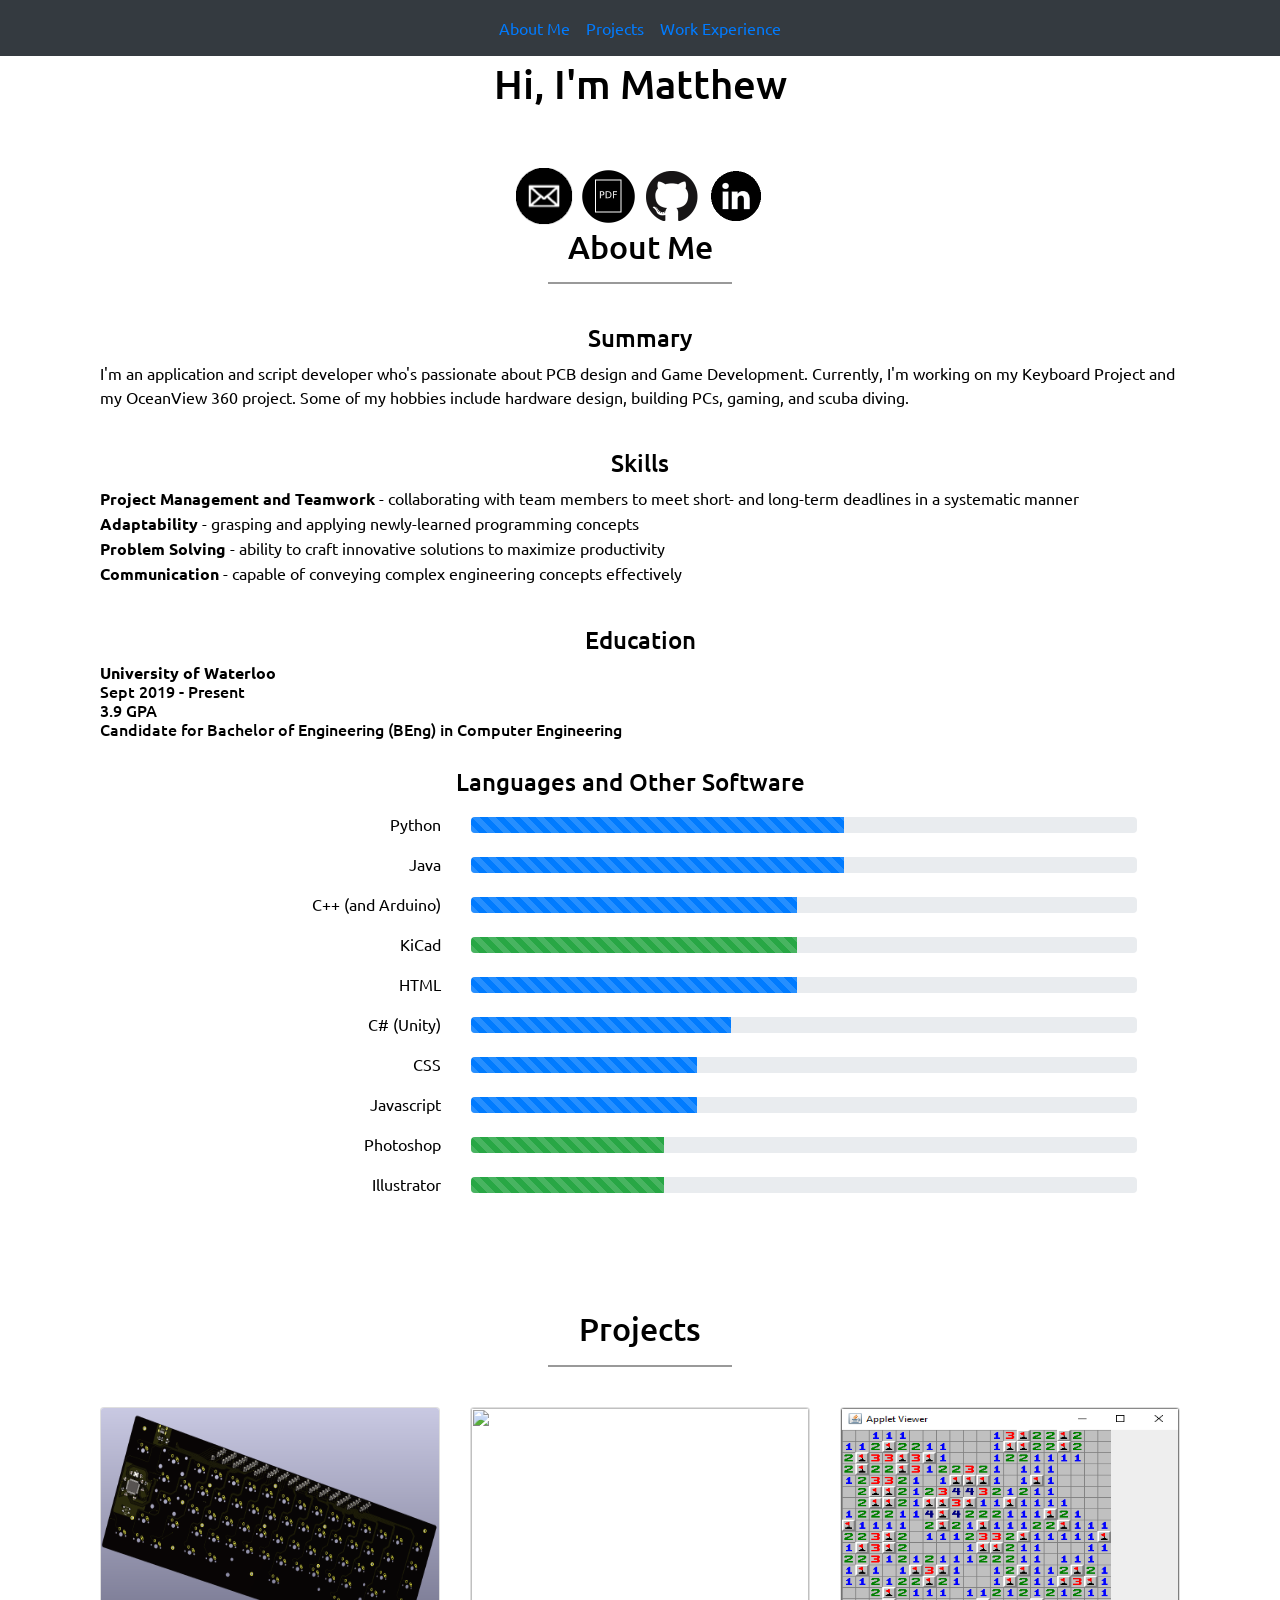
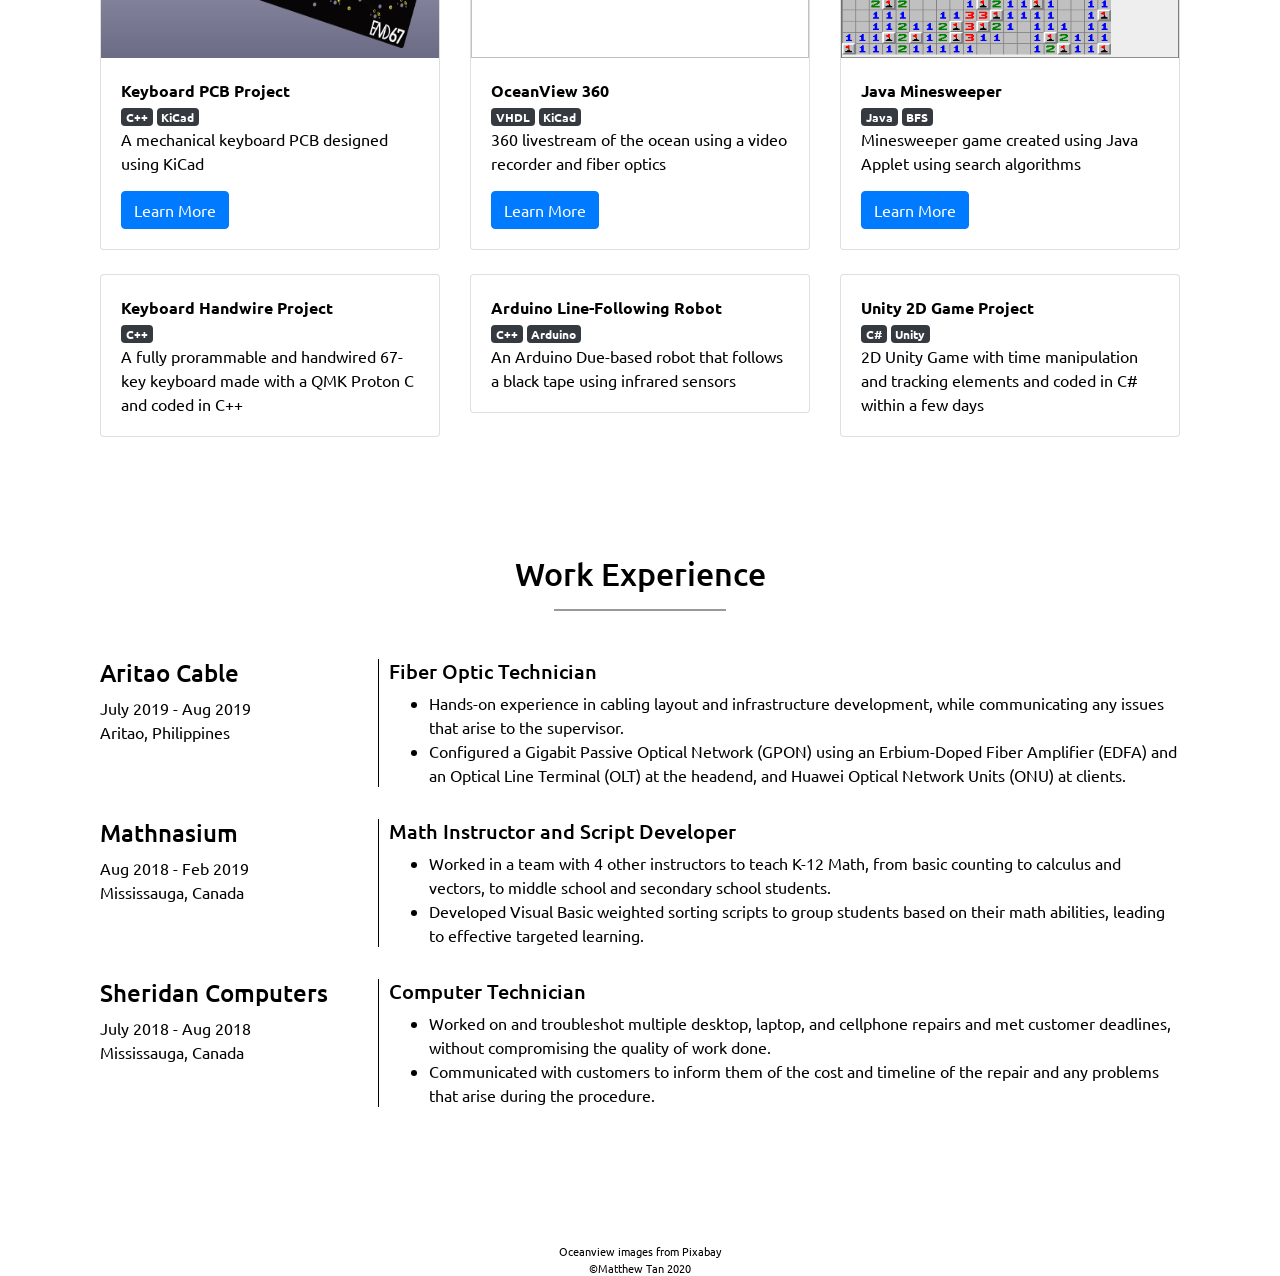
==== index.html @ 03e18b6f "added projects" ====
<!DOCTYPE html>

<html lang="en">
  <head>
    <!-- Required meta tags -->
    <meta charset="utf-8">
    <meta name="viewport" content="width=device-width, initial-scale=1, shrink-to-fit=no">

    <!-- Bootstrap CSS -->
    <link rel="stylesheet" href="https://maxcdn.bootstrapcdn.com/bootstrap/4.0.0/css/bootstrap.min.css" integrity="sha384-Gn5384xqQ1aoWXA+058RXPxPg6fy4IWvTNh0E263XmFcJlSAwiGgFAW/dAiS6JXm" crossorigin="anonymous">
    
      
    <!-- Fonts -->
    <link href="https://fonts.googleapis.com/css?family=Ubuntu&display=swap" rel="stylesheet">
    
      
    <!-- CSS -->
    <link rel="stylesheet" type="text/css" href="main.css">
    <link rel="icon" href="images/profile.png">
    <title>Matthew Tan</title>
  </head>
  <body>
    <nav class="navbar navbar-expand-md bg-dark sticky-top">
      
      <button class="navbar-toggler navbar-dark" type="button" data-toggle="collapse" data-target="#main-navigation">
        <span class="navbar-toggler-icon"></span>
      </button>
      <div class="collapse navbar-collapse justify-content-center" id="main-navigation">
        <ul class="navbar-nav">
          <li class="nav-item">
            <a class="nav-link" href="#home">About Me</a>
          </li>
          <li class="nav-item">
            <a class="nav-link" href="#projects">Projects</a>
          </li>
          <li class="nav-item">
            <a class="nav-link" href="#work">Work Experience</a>
          </li>
          <!--li class="nav-item">
            <a class="nav-link" href="#contact">Contact</a>
          </li-->

        </ul>
      </div>
    </nav>  
    
      
    <section class="text-center" id="home" style="padding-bottom: 40px; padding-top: 60px">
       
        <h1>Hi, I'm Matthew</h1>
        <br>
        <br>
        <div class="row">
            <div class="col-6 mx-auto">
                <!--h2>Contact</h2-->  
<!--
                <div class="d-flex flex-column bd-highlight mb-3">
                    <div class="p-2 bd-highlight">
                        <a href="mailto:me2tan@uwaterloo.ca?Subject=Hi%20Matthew" target="_top">
                            <img style="height: 64px; width: 64; display: block" src="./images/mail.png" >
                        </a>
                    </div>
                    <div class="p-2 bd-highlight">
                        <a href="http://matthewtan.ca" target="_top"> 
                            <img style="height: 64px; width: 64; display: block" src="./images/internet.png">
                        </a>
                    </div>
                    <div class="p-2 bd-highlight">
                        <a href="https://github.com/mtanECECS" target="_top"> 
                            <img style="height: 64px; width: 64; display: block" src="./images/git.png">
                        </a>
                    </div>
                    <div class="p-2 bd-highlight">
                        <a href="linkedin.com/in/matthew-tan-canada" target="_top"> 
                            <img style="height: 64px; width: 64; display: block" src="./images/linkedin.png">
                        </a>
                    </div>
                </div>
-->
             
                  
                <!--div class="row justify-content-center">
                    <div class="col-1">
                      <img style="height: 64px; width: 64; " src="./images/mail.png" >
                        </div>
                     <div class="col-1">
                        <img style="height: 64px; width: 64; " src="./images/internet.png">
                         </div>
                     <div class="col-1">
                         <img style="height: 64px; width: 64; " src="./images/git.png">
                         </div>
                     <div class="col-1">
                        <img style="height: 64px; width: 64; " src="./images/linkedin.png">
                         </div>
                    
                    </div>
                </div-->
                
                <div class="row justify-content-center">
                <div class="column">
                     <a href="mailto:me2tan@uwaterloo.ca?Subject=Hi%20Matthew" target="_top">
                            <img style="height: 64px; width: 64; display: block" src="./images/mail.png" >
                        </a>
                        </div>
                     <div class="column">
                        <a href="files/Matthew_Tan_Resume_01_2020.pdf" download="MatthewTan_Resume"> 
                            <img style="height: 64px; width: 64; display: block" src="./images/resume.png">
                        </a>
                         </div>
                     <div class="column">
                          <a href="https://github.com/mtanECECS" target="_top"> 
                            <img style="height: 64px; width: 64; display: block" src="./images/git.png">
                        </a>
                         </div>
                     <div class="column">
                        <a href="https://www.linkedin.com/in/matthew-tan-canada" target="_top"> 
                            <img style="height: 64px; width: 64; display: block" src="./images/linkedin.png">
                        </a>
                         </div>
                    
                </div>
        </div>

          </div>
        <h2>About Me</h2>
        <div class="col-md-2 mx-auto"><hr style="border-top: 2px solid #999"></div>
        <br>
        <div class="container">
          <div class="row">
            <div class="col-12 mx-auto">
                <!--div class="col-md-8"-->
              <div class="" style="padding-bottom: 20px;">
                  <!--div class="content-left" style="padding-bottom: 20px"-->
                <h4 >Summary</h4>
                <p style="text-align: left" > I'm an application and script developer who's passionate about PCB design and Game Development. Currently, I'm working on my Keyboard Project and my OceanView 360 project. Some of my hobbies include hardware design, building PCs, gaming, and scuba diving. </p>
                  <br>
                  <h4>Skills</h4>
                  <p style="text-align: left" >       
                      
                      <b>Project Management and Teamwork</b> - collaborating with team members to meet short- and  long-term deadlines in a systematic manner
                        <br>               
                      <b>Adaptability</b> - grasping and applying newly-learned programming concepts 
                        <br>
                      <b>Problem Solving</b> - ability to craft innovative solutions to maximize productivity
                      <br>
                      <b>Communication</b> - capable of conveying complex engineering concepts effectively
                  </p>
                  <br>
                  <h4>Education</h4>
                  <h6 style="text-align: left"><b>University of Waterloo</b><br>Sept 2019 - Present<br>3.9 GPA<br>Candidate for Bachelor of Engineering (BEng) in Computer Engineering</h6>
                </div>
            </div>
            </div>
            <div class="row">
            <div class="col-12 mx-auto">
                <div class="" style="padding-right: 20px; padding-bottom: 0px">
                <h4 >Languages and Other Software</h4>
                    
                    <div class="d-flex flex-column bd-highlight mb-3">
                        <div class="p-2 bd-highlight">
                            <div class="row">
                                <div class="col-4" style="text-align: right">
                                    Python
                                </div>
                                <div class="col" style="padding-top: 5px">
                                    <div class="progress">
                                        <!-- div class="progress-bar" role="progressbar" style="width:50%;" aria-valuenow="50" aria-valuemin="0" aria-valuemax="100"></div-->
                                        <div class="progress-bar progress-bar-animated progress-bar-striped active" role="progressbar" style="width:65%" aria-valuenow="65" aria-valuemin="0" aria-valuemax="100" id="fluctuate"></div>
                                    </div>
                                </div>
                            </div>
                        </div>
                        <div class="p-2 bd-highlight">
                            <div class="row">
                                <div class="col-4" style="text-align: right">
                                    Java
                                </div>
                                <div class="col" style="padding-top: 5px">
                                    <div class="progress">
                                        <!-- div class="progress-bar" role="progressbar" style="width:50%;" aria-valuenow="50" aria-valuemin="0" aria-valuemax="100"></div-->
                                        <div class="progress-bar progress-bar-animated progress-bar-striped active" role="progressbar" style="width:60%" aria-valuenow="60" aria-valuemin="0" aria-valuemax="100" id="fluctuate"></div>
                                    </div>
                                </div>
                            </div>
                        </div>
                        <div class="p-2 bd-highlight">
                            <div class="row">
                                <div class="col-4" style="text-align: right">
                                    C++ (and Arduino)
                                </div>
                                <div class="col" style="padding-top: 5px">
                                    <div class="progress">
                                        <!-- div class="progress-bar" role="progressbar" style="width:50%;" aria-valuenow="50" aria-valuemin="0" aria-valuemax="100"></div-->
                                        <div class="progress-bar progress-bar-animated progress-bar-striped active" role="progressbar" style="width:50%" aria-valuenow="50" aria-valuemin="0" aria-valuemax="100" id="fluctuate"></div>
                                    </div>  
                                </div>
                            </div>
                        </div>
                        <div class="p-2 bd-highlight">
                            <div class="row">
                                <div class="col-4" style="text-align: right">
                                    KiCad
                                </div>
                                <div class="col" style="padding-top: 5px">
                                    <div class="progress">
                                        <!-- div class="progress-bar" role="progressbar" style="width:50%;" aria-valuenow="50" aria-valuemin="0" aria-valuemax="100"></div-->
                                        <div class="progress-bar progress-bar-animated progress-bar-striped active bg-success" role="progressbar" style="width:50%" aria-valuenow="50" aria-valuemin="0" aria-valuemax="100" id="fluctuate"></div>
                                    </div>  
                                </div>
                            </div>
                        </div>
                        <div class="p-2 bd-highlight">
                            <div class="row">
                                <div class="col-4" style="text-align: right">
                                    HTML
                                </div>
                                <div class="col" style="padding-top: 5px">
                                    <div class="progress">
                                        <!-- div class="progress-bar" role="progressbar" style="width:50%;" aria-valuenow="50" aria-valuemin="0" aria-valuemax="100"></div-->
                                        <div class="progress-bar progress-bar-animated progress-bar-striped active" role="progressbar" style="width:50%" aria-valuenow="50" aria-valuemin="0" aria-valuemax="100" id="fluctuate"></div>
                                    </div>  
                                </div>
                            </div>
                        </div>
                         <div class="p-2 bd-highlight">
                            <div class="row">
                                <div class="col-4" style="text-align: right">
                                    C# (Unity)
                                </div>
                                <div class="col" style="padding-top: 5px">
                                    <div class="progress">
                                        <!-- div class="progress-bar" role="progressbar" style="width:50%;" aria-valuenow="50" aria-valuemin="0" aria-valuemax="100"></div-->
                                        <div class="progress-bar progress-bar-animated progress-bar-striped active" role="progressbar" style="width:40%" aria-valuenow="40" aria-valuemin="0" aria-valuemax="100" id="fluctuate"></div>
                                    </div>  
                                </div>
                            </div>
                        </div>
                        <div class="p-2 bd-highlight">
                            <div class="row">
                                <div class="col-4" style="text-align: right">
                                    CSS
                                </div>
                                <div class="col" style="padding-top: 5px">
                                    <div class="progress">
                                        <!-- div class="progress-bar" role="progressbar" style="width:50%;" aria-valuenow="50" aria-valuemin="0" aria-valuemax="100"></div-->
                                        <div class="progress-bar progress-bar-animated progress-bar-striped active" role="progressbar" style="width:35%" aria-valuenow="35" aria-valuemin="0" aria-valuemax="100" id="fluctuate"></div>
                                    </div>  
                                </div>
                            </div>
                        </div>
                        <div class="p-2 bd-highlight">
                            <div class="row">
                                <div class="col-4" style="text-align: right">
                                    Javascript
                                </div>
                                <div class="col" style="padding-top: 5px">
                                    <div class="progress">
                                        <!-- div class="progress-bar" role="progressbar" style="width:50%;" aria-valuenow="50" aria-valuemin="0" aria-valuemax="100"></div-->
                                        <div class="progress-bar progress-bar-animated progress-bar-striped active" role="progressbar" style="width:35%" aria-valuenow="35" aria-valuemin="0" aria-valuemax="100" id="fluctuate"></div>
                                    </div>  
                                </div>
                            </div>
                        </div>
                        <div class="p-2 bd-highlight">
                            <div class="row">
                                <div class="col-4" style="text-align: right">
                                    Photoshop
                                </div>
                                <div class="col" style="padding-top: 5px">
                                    <div class="progress">
                                        <!-- div class="progress-bar" role="progressbar" style="width:50%;" aria-valuenow="50" aria-valuemin="0" aria-valuemax="100"></div-->
                                        <div class="progress-bar progress-bar-animated progress-bar-striped active bg-success" role="progressbar" style="width:30%" aria-valuenow="30" aria-valuemin="0" aria-valuemax="100" id="fluctuate"></div>
                                    </div>  
                                </div>
                            </div>
                        </div>
                        <div class="p-2 bd-highlight">
                            <div class="row">
                                <div class="col-4" style="text-align: right">
                                    Illustrator
                                </div>
                                <div class="col" style="padding-top: 5px">
                                    <div class="progress">
                                        <!-- div class="progress-bar" role="progressbar" style="width:50%;" aria-valuenow="50" aria-valuemin="0" aria-valuemax="100"></div-->
                                        <div class="progress-bar progress-bar-animated progress-bar-striped active bg-success" role="progressbar" style="width:30%" aria-valuenow="30" aria-valuemin="0" aria-valuemax="100" id="fluctuate"></div>
                                    </div>  
                                </div>
                            </div>
                        </div>
                        
                        
                        
                        
                        <script type="text/javascript">
                            var pBars = document.querySelectorAll("#fluctuate");
                            //var pBar = document.getElementById("fluctuate");
                            var pLen = pBars.length;
                            var pCur = new Array(pLen);
                            var pFinal = new Array(pLen);
                            
                            pCur.fill(0);
                            
                            for (var i = 0; i < pLen; i++){
                                pFinal[i] = pBars[i].getAttribute("aria-valuenow");
                            }
                            
                            function fluc(){
                                for (var n = 0; n < pLen; n++){
                                    if (pCur[n] < pFinal[n]){
                                        pBars[n].style.width = pCur[n] + "%";
                                        pCur[n] = pCur[n] + 1;

                                    }
                                }
                                //pBar.style.width = cur + "%";
                                setTimeout(fluc, 30);
                                
                            }
                            fluc();
                            
                                                       
//                            var pBar = pBars[0];
//                            var cur = 0;
//                            var final = pBar.getAttribute("aria-valuenow");
//                           
//                            function fluc(){
//                                if (cur < final){
//                                    pBar.style.width = cur + "%";
//                                    cur = cur + 1;
//                                    
//                                }
//                                //pBar.style.width = cur + "%";
//                                setTimeout(fluc, 20);
//                                
//                            }
//                            fluc();
                           
                            
                            
                            
                            
                        </script>
                    </div>
                </div>
                
            </div>
            </div>
            
        </div>
        
    
      </section>  
    <section class="album" id="projects" style="padding-top: 50px; padding-bottom: 30px">
        <h2 style="text-align: center">Projects</h2>
        <div class="col-md-2 mx-auto"><hr style="border-top: 2px solid #999"></div>
 
        <br>
        <div class="container">
           <div class="row">
               <div class="col-md-4">
               <div class = "card mb-4 box-shadow">
                   <div class="zoom">   
                    <img class="card-img-top" style="height: 250px; width: 100%; display: block;" src="./images/pcbproject2.PNG" data-holder-rendered="true">
                   </div>
                   <div class="card-body card-text-color">
                        <p class="card-text"><b>Keyboard PCB Project</b><br>
                            
                            <span class="badge badge-dark">C++</span>
                            <span class="badge badge-dark">KiCad</span>
                            <br>
                            A mechanical keyboard PCB designed using KiCad</p>
                       
                        <!-- Button trigger modal -->
                        <button type="button" class="keyboard-pcb btn btn-primary" data-toggle="modal" data-target="#exampleModalCenter" onclick="getName(this)">
                          Learn More
                        </button>
                       
                       <!-- 
                       <button type="button" class="keyboard-pcb btn btn-primary" data-toggle="modal" data-target="#exampleModalCenter">
                          3D Viewer
                        </button>
                        -->
                   </div>
                </div>
               </div>
               <div class="col-md-4">
               <div class = "card mb-4 box-shadow card-text-color">
                   <div class="zoom">
                   <img class="card-img-top" style="height: 250px; width: 100%; display: block;" src="https://cdn.pixabay.com/photo/2016/03/31/19/02/blacktip-1294753_960_720.jpg" data-holder-rendered="true">
                   </div>
                   <div class="card-body">
                       <p class="card-text"><b>OceanView 360</b><br>
                           
                           <span class="badge badge-dark">VHDL</span>
                            <span class="badge badge-dark">KiCad</span>
                            <br>
                           360 livestream of the ocean using a video recorder and fiber optics</p>
                       
                       <!-- Button trigger modal -->
                        <button type="button" class="oceanview btn btn-primary" data-toggle="modal" data-target="#exampleModalCenter" onclick="getName(this)">
                          Learn More
                        </button>
                   </div>
                </div>
               </div>
               <div class="col-md-4">
               <div class = "card mb-4 box-shadow card-text-color">
                   <div class="zoom">
                   <img class="card-img-top" style="height: 250px; width: 100%; display: block;" src="./images/minesweeper_gal4.png" data-holder-rendered="true">
                   </div>
                   <div class="card-body ">
                        <p class="card-text"><b>Java Minesweeper</b><br>
                            
                             <span class="badge badge-dark">Java</span>
                            <span class="badge badge-dark">BFS</span>
                            <br>
                            Minesweeper game created using Java Applet using search algorithms</p>
                       
                       <!-- Button trigger modal -->
                        <button type="button" class="minesweeper btn btn-primary" data-toggle="modal" data-target="#exampleModalCenter" onclick="getName(this)">
                          Learn More
                        </button>
                   </div>
                </div>
               </div>
               
               <!-- add handwire and vision control>
               
               
               <!-- Modal -->
                <div class="modal fade" id="exampleModalCenter" tabindex="-1" role="dialog" aria-labelledby="exampleModalCenterTitle" aria-hidden="true">
                  <div class="modal-dialog modal-dialog-centered" role="document">
                    <div class="modal-content">
                      <div class="modal-header">
                        <h5 class="modal-title" id="ModalTitle">Modal title</h5>
                        <!-- button type="button" class="close" data-dismiss="modal" aria-label="Close">
                          <span aria-hidden="true">&times;</span>
                        </button-->
                      </div>
                      <div class="modal-body">
                          
                        <!-- image carousel here -->
                          <div class="container">
                            <div id="carouselExampleIndicators" class="carousel slide" data-ride="carousel">
                              <ol class="carousel-indicators">
                                <li data-target="#carouselExampleIndicators" data-slide-to="0" class="active"></li>
                                <li data-target="#carouselExampleIndicators" data-slide-to="1"></li>
                                <li data-target="#carouselExampleIndicators" data-slide-to="2"></li>
                                <li data-target="#carouselExampleIndicators" data-slide-to="3"></li>
                              </ol>
                              <div class="carousel-inner">
                                <div class="carousel-item active">
                                  <img class="d-block w-100" src="" alt="First slide" id="img-1" style="width: 250px; height:250px">
                                </div>
                                <div class="carousel-item">
                                  <img class="d-block w-100" src="" alt="Second slide" id="img-2" style="width: 250px; height:250px">
                                </div>
                                <div class="carousel-item">
                                  <img class="d-block w-100" src="" alt="Third slide" id="img-3" style="width: 250px; height:250px">
                                </div>
                                <div class="carousel-item">
                                  <img class="d-block w-100" src="" alt="Fourth slide" id="img-4" style="width: 250px; height:250px">
                                </div>
                              </div>
                              <a class="carousel-control-prev" href="#carouselExampleIndicators" role="button" data-slide="prev">
                                <span class="carousel-control-prev-icon" aria-hidden="true"></span>
                                <span class="sr-only">Previous</span>
                              </a>
                              <a class="carousel-control-next" href="#carouselExampleIndicators" role="button" data-slide="next">
                                <span class="carousel-control-next-icon" aria-hidden="true"></span>
                                <span class="sr-only">Next</span>
                              </a>
                            </div>
                          </div>
                          
                          <!-- progress bar-->
                          <div class="container" style="padding-bottom: 15px">
                              <div class="progress">
                                            <!-- div class="progress-bar" role="progressbar" style="width:50%;" aria-valuenow="50" aria-valuemin="0" aria-valuemax="100"></div-->
                                    <div class="progress-bar progress-bar-animated progress-bar-striped active bg-primary" role="progressbar" style="width:65%" aria-valuenow="65" aria-valuemin="0" aria-valuemax="100" id="project-progress"></div>
                              </div>
                          </div>
                          
                          <!-- project info-->
                        <div class="container">
                           <div class="row">
                               <div class="col-md-6">
                                   <h5>About</h5>
                                   <p id="about-text" style="text-align: left">about text</p>
                               </div>
                               <div class="col-md-6">
                                   <h5>Progress</h5>
                                   <p id="progress-text" style="text-align: left"></p>
                               </div>
                            </div>
                          </div>
                      </div>
                      <div class="modal-footer">        
                        <button type="button" class="btn btn-secondary" data-dismiss="modal">Close</button>
                      </div>
                    </div>
                  </div>
                </div>
              
               <script type="text/javascript">
                   
               function getName(btnTitle){
                   var modalNames = btnTitle.classList
                   var modalName = modalNames[0];
                   var modalIdList = ["keyboard-pcb", "oceanview", "minesweeper" ];
                   var modalTitles = ["Keyboard PCB Project", "OceanView 360", "Minesweeper"];
                   var aboutTexts = ["A fully-functional, custom 67-key keyboard made using KiCad, Adobe Illustrator, and QMK Firmware (C++)", //keyboard-pcb
                                    "A livestream video feed of the ocean using fiber optics to deliver high quality video <br><br><p style=\"font-size: 11px\"> Images from Pixabay</p>",             //oceanview
                                    "A simple minesweeper game programmed using Java Applet utilizing queues and linked lists to do breadth-first search"];                                           //minesweeper
                   var progressTexts = ["<ol><li><s>PCB Design</s></li><li><s>PCB Fabrication</s></li><li>Soldering SMD, TH parts</li><li>Case Design</li><li>Assembly</li><li>Programming</li></ol>", //keyboard-pcb
                                       "<ol><li>Research</li><li>PCB and Case Design</li><li>Wiring</li><li>Layout and Testing</li></ol>",                                               //oceanview
                                       "<ol><li><s>Programming</s></li><li><s>Testing</s></li><li><s>Final Revisions</s></li><li>Further Mods (Optional)</li></ol>"];
                   var progressBars = [60, 10, 100];
                   
                   var pBar = document.getElementById("project-progress");
                   var modalNum = modalIdList.indexOf(modalName);
                   
                   
                   document.getElementById("ModalTitle").innerHTML = modalTitles[modalNum];
                   document.getElementById("about-text").innerHTML = aboutTexts[modalNum];
                   document.getElementById("progress-text").innerHTML = progressTexts[modalNum];
                   
                   var cList = pBar.classList
                   if (progressBars[modalNum] < 40){
                       pBar.classList.remove(cList[4]);
                       pBar.classList.add("bg-warning");
                   }
                   else if (progressBars[modalNum] < 80){
                       pBar.classList.remove(cList[4]);
                       pBar.classList.add("bg-primary");
                   }
                   else{
                       pBar.classList.remove(cList[4]);
                       pBar.classList.add("bg-success");
                   }
                   pBar.style.width = progressBars[modalNum] + "%";
                   
                   //make sure images are in png file format
                   
                   
                   
                   for (var i = 1; i <= 4; i++){
                   
                        document.getElementById("img-" + i).src = "./images/" + modalName + "_gal" + i + ".png" ;
                        
                   
                   }
                   
               }
                   
                   
               </script>
      
            
            </div> 
            <div class="row">
               <div class="col-md-4">
               <div class = "card mb-4 box-shadow">
                   <!--div class="zoom">   
                    <img class="card-img-top" style="height: 250px; width: 100%; display: block;" src="./images/pcbproject2.PNG" data-holder-rendered="true">
                   </div-->
                   <div class="card-body card-text-color">
                        <p class="card-text"><b>Keyboard Handwire Project</b><br>
                            
                            <span class="badge badge-dark">C++</span>
                            <!--span class="badge badge-dark"></span-->
                            <br>
                            A fully prorammable and handwired 67-key keyboard made with a QMK Proton C and coded in C++</p>
                       
                       <!-- 
                       <button type="button" class="keyboard-pcb btn btn-primary" data-toggle="modal" data-target="#exampleModalCenter">
                          3D Viewer
                        </button>
                        -->
                   </div>
                </div>
               </div>
                <div class="col-md-4">
               <div class = "card mb-4 box-shadow">
                   <!--div class="zoom">   
                    <img class="card-img-top" style="height: 250px; width: 100%; display: block;" src="./images/pcbproject2.PNG" data-holder-rendered="true">
                   </div-->
                   <div class="card-body card-text-color">
                        <p class="card-text"><b>Arduino Line-Following Robot</b><br>
                            
                            <span class="badge badge-dark">C++</span>
                            <!--span class="badge badge-dark">Java</span-->
                            <span class="badge badge-dark">Arduino</span>
                            <br>
                            An Arduino Due-based robot that follows a black tape using infrared sensors</p>
                       
                       <!-- 
                       <button type="button" class="keyboard-pcb btn btn-primary" data-toggle="modal" data-target="#exampleModalCenter">
                          3D Viewer
                        </button>
                        -->
                   </div>
                </div>
               </div>
                 <div class="col-md-4">
               <div class = "card mb-4 box-shadow">
                   <!--div class="zoom">   
                    <img class="card-img-top" style="height: 250px; width: 100%; display: block;" src="./images/pcbproject2.PNG" data-holder-rendered="true">
                   </div-->
                   <div class="card-body card-text-color">
                        <p class="card-text"><b>Unity 2D Game Project</b><br>
                            
                            <span class="badge badge-dark">C#</span>
                            <span class="badge badge-dark">Unity</span>
                            <!--span class="badge badge-dark"></span-->
                            <br>
                            2D Unity Game with time manipulation and tracking elements and coded in C# within a few days
                        </p>
                       
                       <!-- 
                       <button type="button" class="keyboard-pcb btn btn-primary" data-toggle="modal" data-target="#exampleModalCenter">
                          3D Viewer
                        </button>
                        -->
                   </div>
                </div>
               </div>
            </div>
           
            
            
            
        </div>
      
      </section> 
    <section class="jumbotron text-center" id="work" style="">
        <h2>Work Experience</h2>
        <div class="col-md-2 mx-auto"><hr style="border-top: 2px solid #999"></div>
        <br>
        <div class="d-flex flex-column bd-highlight mb-3">
                
               <div class="p-2 bd-highlight">
                   
                   <div class="container">
                      <div class="row">
                        <div class="col" style="text-align: left">
                          <div class="" >
                            <h4>Aritao Cable</h4>         
                            <span>July 2019 - Aug 2019
                                <br>Aritao, Philippines
                            </span>
                            </div>
                        </div>
                        <div class="col-9" style="text-align: left">
                            <div class="content-right">
                            <span>
                                <h5>Fiber Optic Technician</h5>
                                <ul>
                                    <li>Hands-on experience in cabling layout and infrastructure development, while communicating any issues that arise to the supervisor.</li>
                                    <li>Configured a Gigabit Passive Optical Network (GPON) using an Erbium-Doped Fiber Amplifier (EDFA) and an Optical Line Terminal (OLT) at the headend, and Huawei Optical Network Units (ONU) at clients. </li>
                                
                                </ul>
                            </span>  
                            </div>

                        </div>
                      </div>
                    </div>
                   
                    
                    
                </div>
                <div class="p-2 bd-highlight">
                     
                    <div class="container">
                      <div class="row">
                        <div class="col" style="text-align: left">
                          <div class="" >
                            <h4>Mathnasium</h4>         
                            <span>Aug 2018 - Feb 2019
                                <br>Mississauga, Canada
                            </span>
                            </div>
                        </div>
                        <div class="col-9" style="text-align: left">
                            <div class="content-right">
                            <span>
                                <h5>Math Instructor and Script Developer</h5>
                                <ul>
                                    <li>Worked in a team with 4 other instructors to teach K-12 Math, from basic counting to calculus and vectors, to middle school and secondary school students.</li>   
                                    <li>Developed Visual Basic weighted sorting scripts to group students based on their math abilities, leading to effective targeted learning.</li>
                                </ul>
                            </span>  
                            </div>

                        </div>
                      </div>
                    </div>
                </div>
                <div class="p-2 bd-highlight">
                    
                    <div class="container">
                      <div class="row">
                        <div class="col" style="text-align: left">
                          <div class="" >
                            <h4>Sheridan Computers</h4>         
                            <span>July 2018 - Aug 2018
                                <br>Mississauga, Canada
                            </span>
                            </div>
                        </div>
                        <div class="col-9" style="text-align: left">
                            <div class="content-right">
                            <span>
                                <h5>Computer Technician</h5>
                                <ul>
                                    <li>Worked on and troubleshot multiple desktop, laptop, and cellphone repairs and met customer deadlines, without compromising the quality of work done.</li>
                                    <li>Communicated with customers to inform them of the cost and timeline of the repair and any problems that arise during the procedure. </li>         
                                
                                </ul>
                            </span>  
                            </div>

                        </div>
                      </div>
                    </div>
                </div>
                  
        </div>
        
      </section> 
      
      <footer class="">
        <div class="container">
            <p style="text-align: center; color: black; font-size: 11px">
                Oceanview images from <a href="pixabay.com" style="color: black">Pixabay</a>                                                                 
                <br>
                ©Matthew Tan 2020
            </p>
            
          </div>
      
      </footer>
      
      <!--section class="jumbotron text-center" id="contact" style="">
          <h2>Contact</h2>
       
          
          
          
      </section-->
      
    <!-- Optional JavaScript -->
      
      
      
    <!-- jQuery first, then Popper.js, then Bootstrap JS -->
    <script src="https://code.jquery.com/jquery-3.2.1.slim.min.js" integrity="sha384-KJ3o2DKtIkvYIK3UENzmM7KCkRr/rE9/Qpg6aAZGJwFDMVNA/GpGFF93hXpG5KkN" crossorigin="anonymous"></script>
    <script src="https://cdnjs.cloudflare.com/ajax/libs/popper.js/1.12.9/umd/popper.min.js" integrity="sha384-ApNbgh9B+Y1QKtv3Rn7W3mgPxhU9K/ScQsAP7hUibX39j7fakFPskvXusvfa0b4Q" crossorigin="anonymous"></script>
    <script src="https://maxcdn.bootstrapcdn.com/bootstrap/4.0.0/js/bootstrap.min.js" integrity="sha384-JZR6Spejh4U02d8jOt6vLEHfe/JQGiRRSQQxSfFWpi1MquVdAyjUar5+76PVCmYl" crossorigin="anonymous"></script>
  </body>
</html>
---- main.css ----
@import url('https://fonts.googleapis.com/css?family=Ubuntu&display=swap');
html{
    scroll-behavior: smooth;
    height: 100%;
}


.navbar{
    position:fixed;
    top:0;
    width: 100%;
}


.row{
    margin: auto;
}

.nav-al ul {
   list-style: none;
   text-align: center;
}

.nav-al ul li {
   display: inline-block;
}
.content-left{
    border-right: 1px solid;
    border-right-color: black;
}

.content-right{
    padding-left: 10px;
    border-left: 1px solid;
    border-left-color: black;
}

body {
    font-family: 'Ubuntu', sans-serif;
    color:black;
    height: 100%;
}

.zoom{
    overflow: hidden;
    
}
.zoom img{
    transition: all 1.5s ease;
}
.zoom:hover img{
    transform: scale(1.2);
}


.card-text-color{
    color: black;
}

.flex-even{
    flex 1;
}

#home{
    background-color: white;
}

#projects{
    background-color: white;
}



#work{
    background-color: white;
}



/*

body {
  min-height: 100vh;
  position: relative;
  margin: 0;
}

footer {
  position: absolute;
  bottom: 0;
}
*/
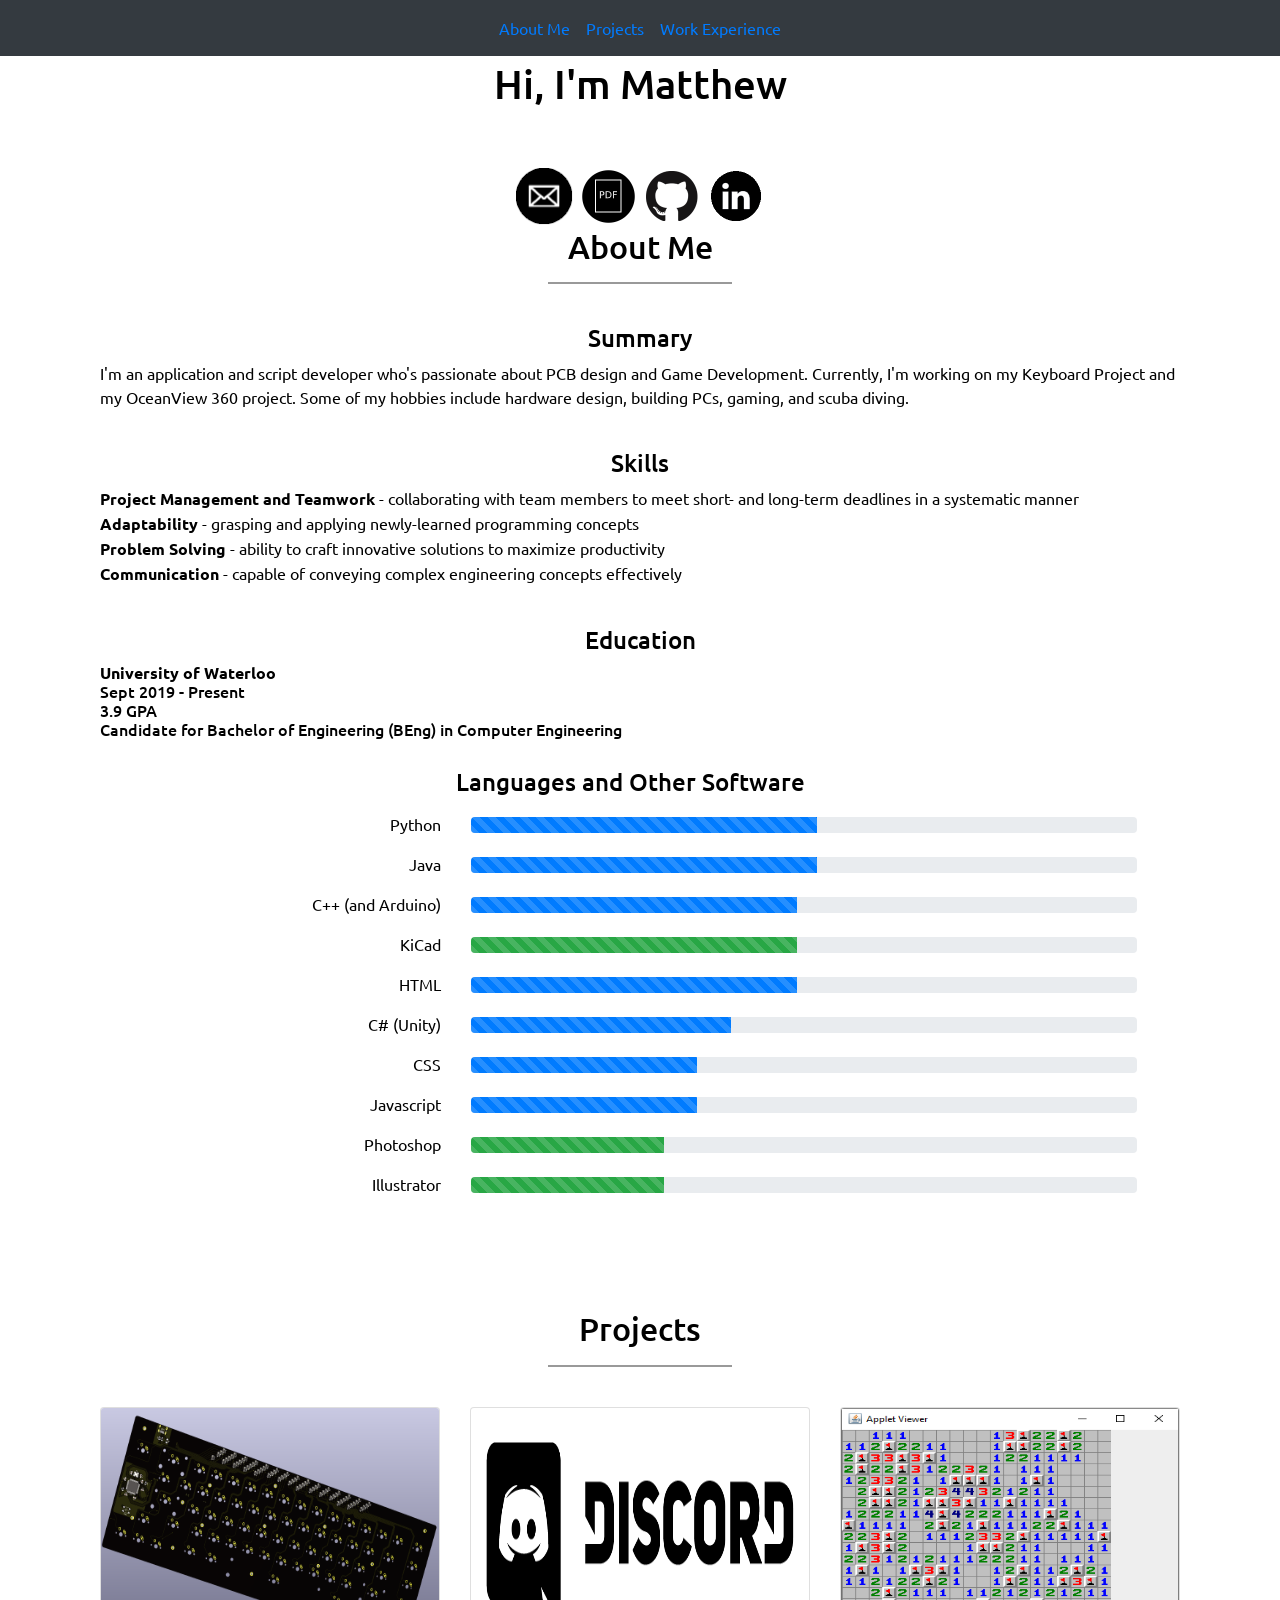
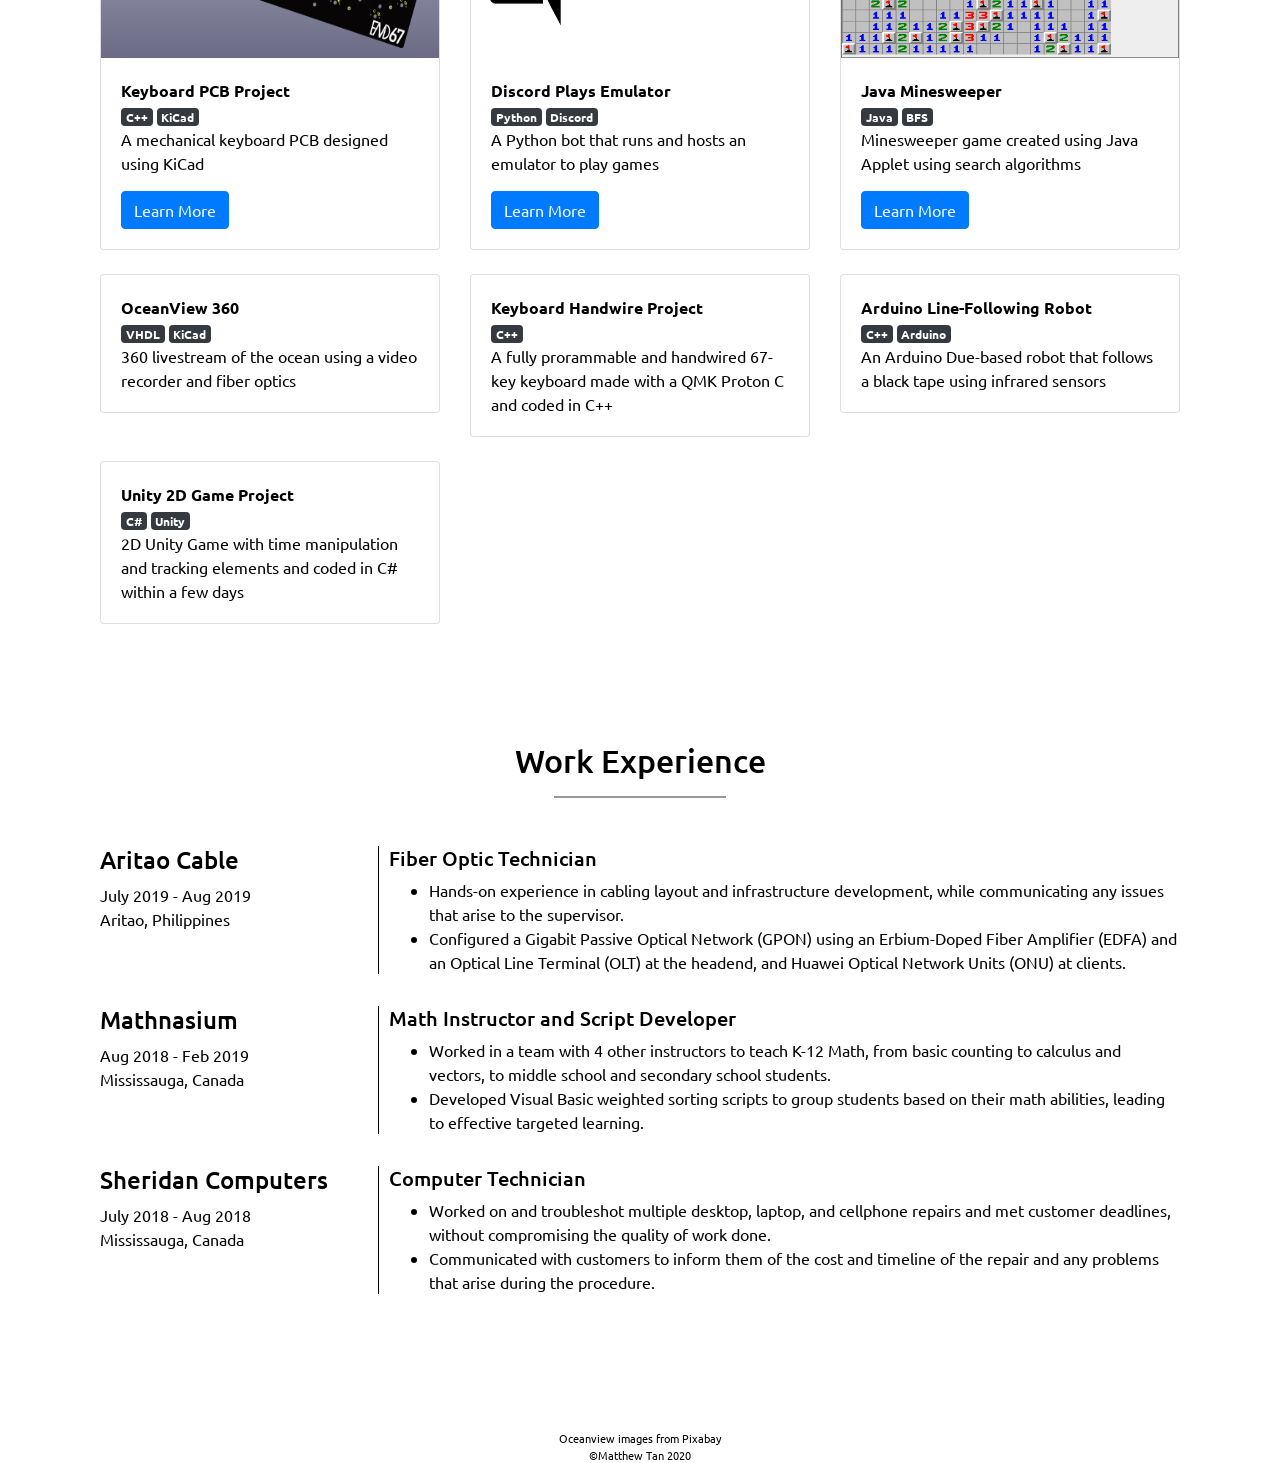
==== commit 6f03abe7: "updated html" ====
--- a/index.html
+++ b/index.html
@@ -386,18 +386,18 @@
                <div class="col-md-4">
                <div class = "card mb-4 box-shadow card-text-color">
                    <div class="zoom">
-                   <img class="card-img-top" style="height: 250px; width: 100%; display: block;" src="https://cdn.pixabay.com/photo/2016/03/31/19/02/blacktip-1294753_960_720.jpg" data-holder-rendered="true">
+                   <img class="card-img-top" style="height: 250px; width: 100%; display: block;" src="images/discord.png" data-holder-rendered="true">
                    </div>
                    <div class="card-body">
-                       <p class="card-text"><b>OceanView 360</b><br>
+                       <p class="card-text"><b>Discord Plays Emulator</b><br>
                            
-                           <span class="badge badge-dark">VHDL</span>
-                            <span class="badge badge-dark">KiCad</span>
+                           <span class="badge badge-dark">Python</span>
+                            <span class="badge badge-dark">Discord</span>
                             <br>
-                           360 livestream of the ocean using a video recorder and fiber optics</p>
+                           A Python bot that runs and hosts an emulator to play games</p>
                        
                        <!-- Button trigger modal -->
-                        <button type="button" class="oceanview btn btn-primary" data-toggle="modal" data-target="#exampleModalCenter" onclick="getName(this)">
+                        <button type="button" class="discord btn btn-primary" data-toggle="modal" data-target="#exampleModalCenter" onclick="getName(this)">
                           Learn More
                         </button>
                    </div>
@@ -440,7 +440,7 @@
                       <div class="modal-body">
                           
                         <!-- image carousel here -->
-                          <div class="container">
+                          <div class="container" >
                             <div id="carouselExampleIndicators" class="carousel slide" data-ride="carousel">
                               <ol class="carousel-indicators">
                                 <li data-target="#carouselExampleIndicators" data-slide-to="0" class="active"></li>
@@ -507,15 +507,15 @@
                function getName(btnTitle){
                    var modalNames = btnTitle.classList
                    var modalName = modalNames[0];
-                   var modalIdList = ["keyboard-pcb", "oceanview", "minesweeper" ];
-                   var modalTitles = ["Keyboard PCB Project", "OceanView 360", "Minesweeper"];
+                   var modalIdList = ["keyboard-pcb", "discord", "minesweeper" ];
+                   var modalTitles = ["Keyboard PCB Project", "Discord Plays Emulator", "Minesweeper"];
                    var aboutTexts = ["A fully-functional, custom 67-key keyboard made using KiCad, Adobe Illustrator, and QMK Firmware (C++)", //keyboard-pcb
-                                    "A livestream video feed of the ocean using fiber optics to deliver high quality video <br><br><p style=\"font-size: 11px\"> Images from Pixabay</p>",             //oceanview
+                                    "A Python Discord bot made with Discord.py that hosts and streams a game on an emulator, while players type on chat to control the game",             //discord
                                     "A simple minesweeper game programmed using Java Applet utilizing queues and linked lists to do breadth-first search"];                                           //minesweeper
                    var progressTexts = ["<ol><li><s>PCB Design</s></li><li><s>PCB Fabrication</s></li><li>Soldering SMD, TH parts</li><li>Case Design</li><li>Assembly</li><li>Programming</li></ol>", //keyboard-pcb
-                                       "<ol><li>Research</li><li>PCB and Case Design</li><li>Wiring</li><li>Layout and Testing</li></ol>",                                               //oceanview
+                                       "<ol><li><s>Research</s></li><li>Programming</li><li>Testing</li><li>Deployment</li></ol>",                                               //oceanview
                                        "<ol><li><s>Programming</s></li><li><s>Testing</s></li><li><s>Final Revisions</s></li><li>Further Mods (Optional)</li></ol>"];
-                   var progressBars = [60, 10, 100];
+                   var progressBars = [60, 60, 100];
                    
                    var pBar = document.getElementById("project-progress");
                    var modalNum = modalIdList.indexOf(modalName);
@@ -545,11 +545,13 @@
                    
                    
                    for (var i = 1; i <= 4; i++){
-                   
+
                         document.getElementById("img-" + i).src = "./images/" + modalName + "_gal" + i + ".png" ;
-                        
-                   
+
                    }
+                   
+                    
+                   
                    
                }
                    
@@ -558,7 +560,31 @@
       
             
             </div> 
+            
+        
             <div class="row">
+                <div class="col-md-4">
+               <div class = "card mb-4 box-shadow">
+                   <!--div class="zoom">   
+                    <img class="card-img-top" style="height: 250px; width: 100%; display: block;" src="./images/pcbproject2.PNG" data-holder-rendered="true">
+                   </div-->
+                   <div class="card-body card-text-color">
+                        <p class="card-text"><b>OceanView 360</b><br>
+                            
+                            <span class="badge badge-dark">VHDL</span>
+                            <!--span class="badge badge-dark">Java</span-->
+                            <span class="badge badge-dark">KiCad</span>
+                            <br>
+                            360 livestream of the ocean using a video recorder and fiber optics</p>
+                       
+                       <!-- 
+                       <button type="button" class="keyboard-pcb btn btn-primary" data-toggle="modal" data-target="#exampleModalCenter">
+                          3D Viewer
+                        </button>
+                        -->
+                   </div>
+                </div>
+               </div>
                <div class="col-md-4">
                <div class = "card mb-4 box-shadow">
                    <!--div class="zoom">   
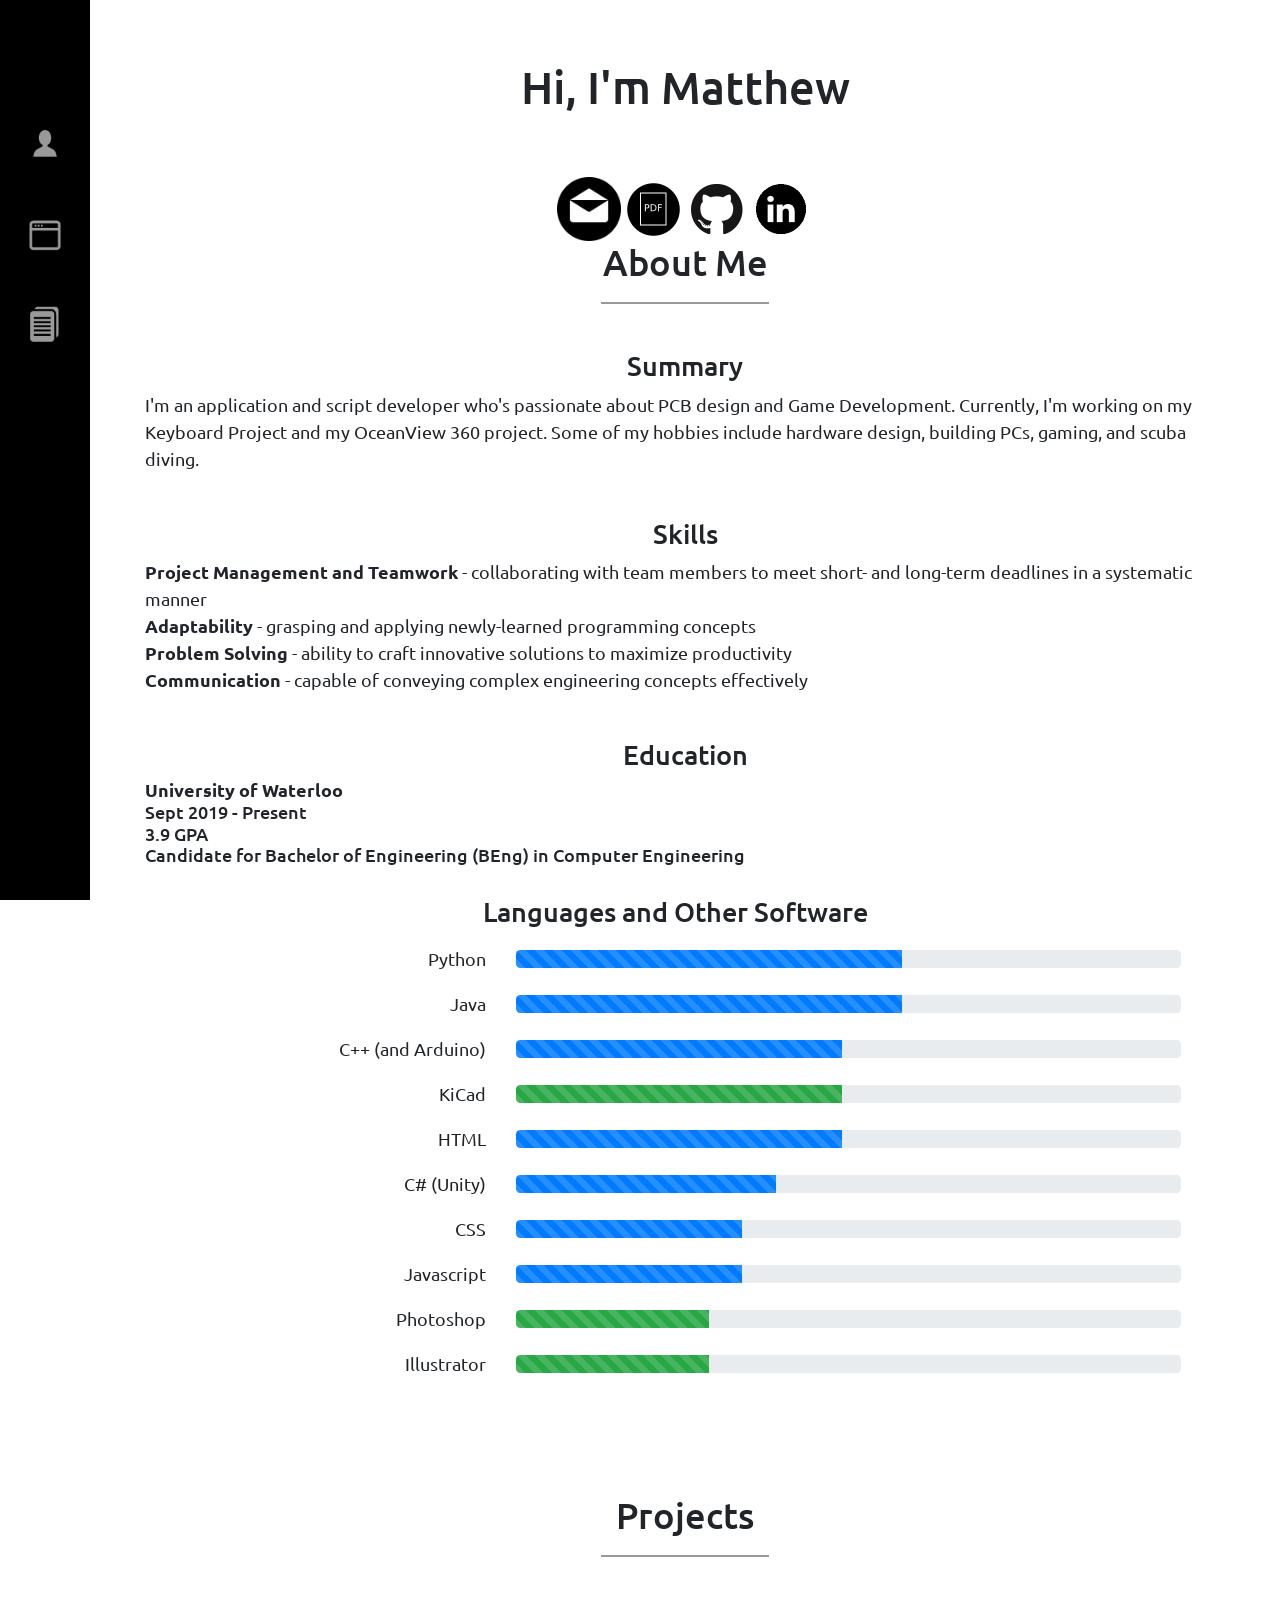
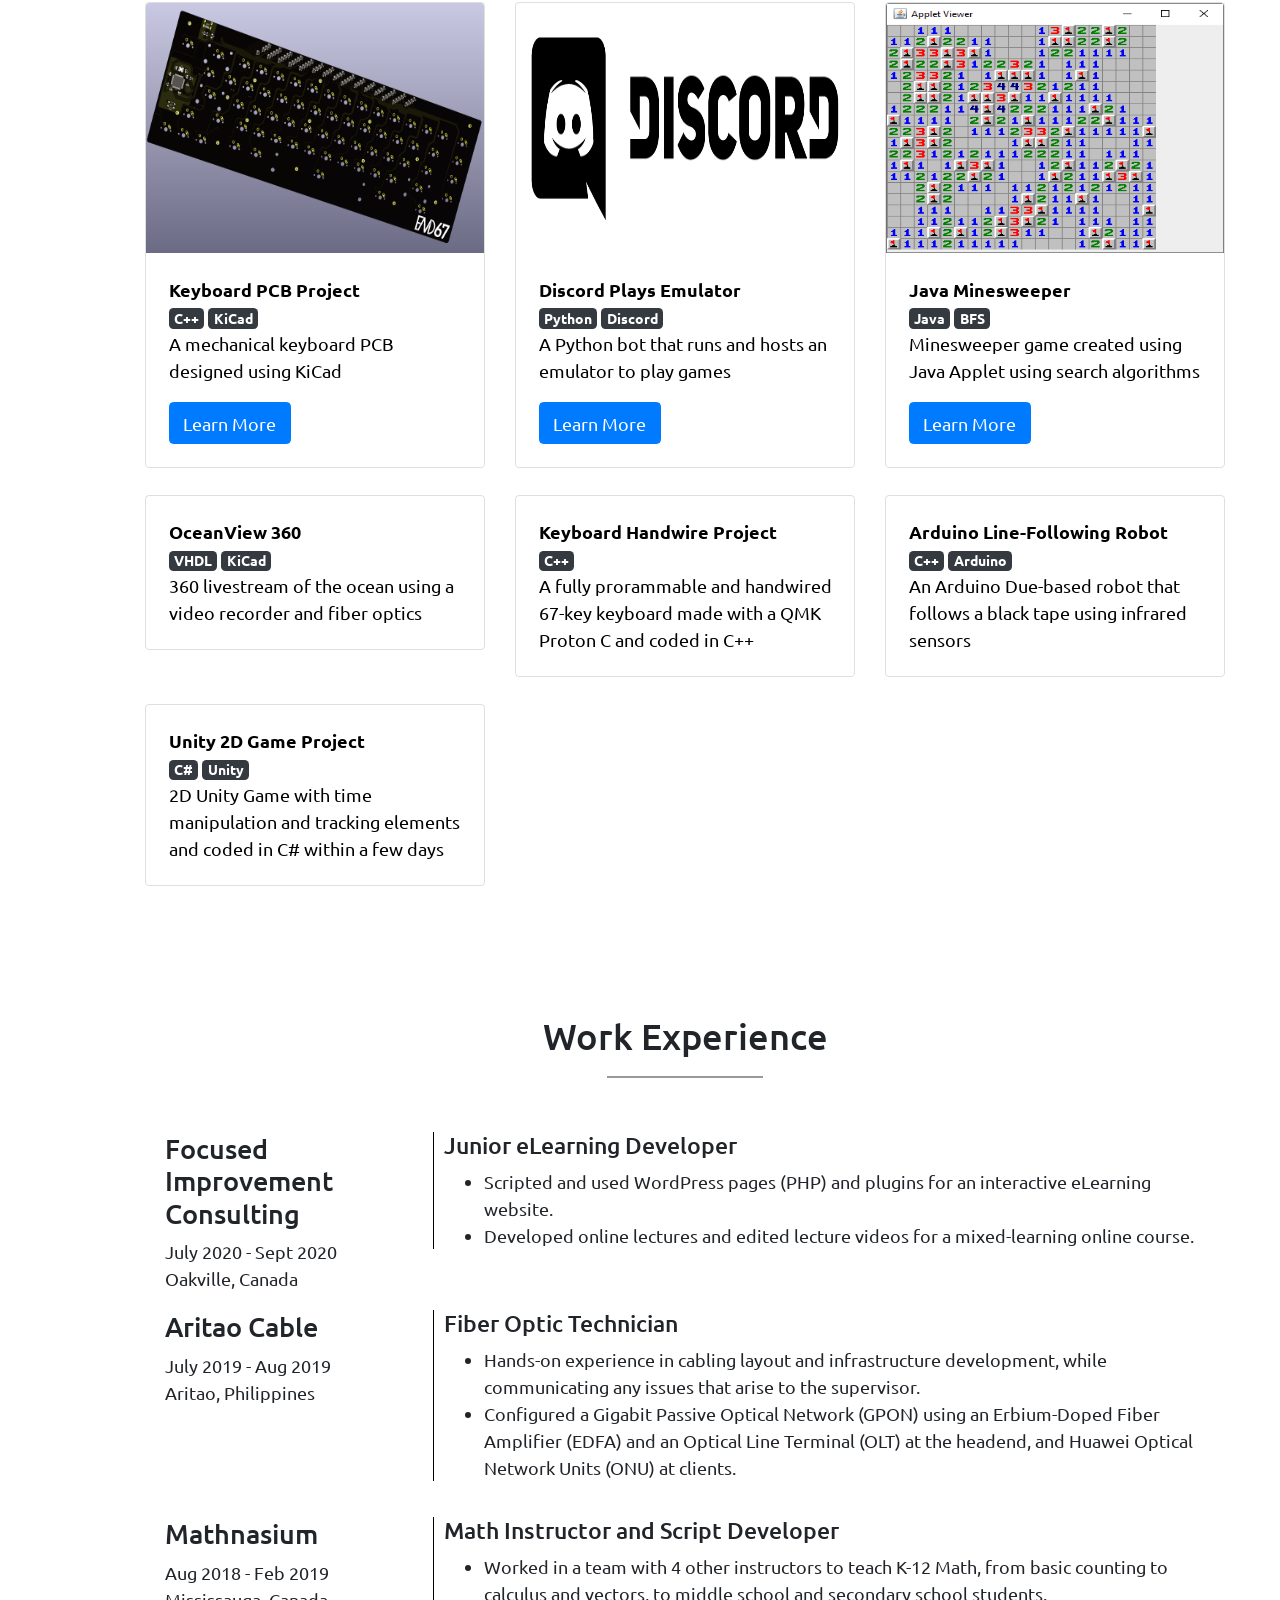
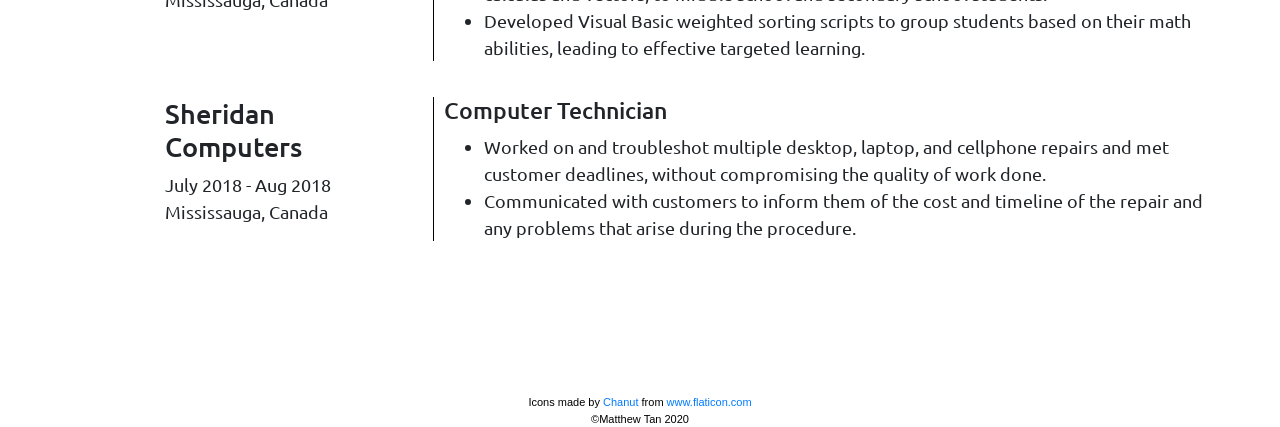
==== commit 64ad1840: "updated ui and content" ====
--- a/index.html
+++ b/index.html
@@ -15,39 +15,53 @@
     
       
     <!-- CSS -->
-    <link rel="stylesheet" type="text/css" href="main.css">
+    <link rel="stylesheet" type="text/css" href="style.css">
     <link rel="icon" href="images/profile.png">
     <title>Matthew Tan</title>
   </head>
   <body>
-    <nav class="navbar navbar-expand-md bg-dark sticky-top">
-      
-      <button class="navbar-toggler navbar-dark" type="button" data-toggle="collapse" data-target="#main-navigation">
-        <span class="navbar-toggler-icon"></span>
-      </button>
-      <div class="collapse navbar-collapse justify-content-center" id="main-navigation">
+    <nav class="navbar">
         <ul class="navbar-nav">
-          <li class="nav-item">
-            <a class="nav-link" href="#home">About Me</a>
-          </li>
-          <li class="nav-item">
-            <a class="nav-link" href="#projects">Projects</a>
-          </li>
-          <li class="nav-item">
-            <a class="nav-link" href="#work">Work Experience</a>
-          </li>
-          <!--li class="nav-item">
-            <a class="nav-link" href="#contact">Contact</a>
-          </li-->
-
+            <li class="logo">
+                <a href="#home" class="nav-link">
+                   
+                    <span class="link-text"><img src="images/cover.png" class="nav-logo"></span>
+                </a>
+            
+            </li>
+            <li class="nav-item">
+                <a href="#home" class="nav-link">
+                    <div><img src="images/user.png"  class="nav-img"></div>
+                                        
+                    <span class="link-text">About Me</span>
+                </a>
+            </li>
+        
+            <li class="nav-item">
+                <a href="#projects" class="nav-link">
+                    <div><img src="images/browser.png"  class="nav-img"></div>
+                                        
+                    <span class="link-text">Projects</span>
+                </a>
+            </li>
+            <li class="nav-item">
+                <a href="#work" class="nav-link">
+                    <div><img src="images/work.png"  class="nav-img"></div>
+                                        
+                    <span class="link-text">Work Experience</span>
+                </a>
+            </li>
+        
+        
+        
         </ul>
-      </div>
+      
     </nav>  
     
-      
+    <main>
     <section class="text-center" id="home" style="padding-bottom: 40px; padding-top: 60px">
        
-        <h1>Hi, I'm Matthew</h1>
+        <h1 class="">Hi, I'm Matthew</h1>
         <br>
         <br>
         <div class="row">
@@ -103,7 +117,7 @@
                         </a>
                         </div>
                      <div class="column">
-                        <a href="files/Matthew_Tan_Resume_01_2020.pdf" download="MatthewTan_Resume"> 
+                        <a href="files/Matthew_Tan_Resume_09_2020.pdf" download="MatthewTan_Resume"> 
                             <img style="height: 64px; width: 64; display: block" src="./images/resume.png">
                         </a>
                          </div>
@@ -543,7 +557,7 @@
                    //make sure images are in png file format
                    
                    
-                   
+                    
                    for (var i = 1; i <= 4; i++){
 
                         document.getElementById("img-" + i).src = "./images/" + modalName + "_gal" + i + ".png" ;
@@ -664,6 +678,39 @@
         <div class="col-md-2 mx-auto"><hr style="border-top: 2px solid #999"></div>
         <br>
         <div class="d-flex flex-column bd-highlight mb-3">
+            
+            
+                <div class="p-2 bd-highlight">
+                   
+                   <div class="container">
+                      <div class="row">
+                        <div class="col" style="text-align: left">
+                          <div class="" >
+                            <h4>Focused Improvement Consulting</h4>         
+                            <span>July 2020 - Sept 2020
+                                <br>Oakville, Canada
+                            </span>
+                            </div>
+                        </div>
+                        <div class="col-9" style="text-align: left">
+                            <div class="content-right">
+                            <span>
+                                <h5>Junior eLearning Developer</h5>
+                                <ul>
+                                    <li>Scripted and used WordPress pages (PHP) and plugins for an interactive eLearning website.</li>
+                                    <li>Developed online lectures and edited lecture videos for a mixed-learning online course. </li>
+                                
+                                </ul>
+                            </span>  
+                            </div>
+
+                        </div>
+                      </div>
+                    </div>
+                   
+                    
+                    
+                </div>
                 
                <div class="p-2 bd-highlight">
                    
@@ -755,11 +802,12 @@
         </div>
         
       </section> 
-      
+      </main>
       <footer class="">
         <div class="container">
             <p style="text-align: center; color: black; font-size: 11px">
-                Oceanview images from <a href="pixabay.com" style="color: black">Pixabay</a>                                                                 
+                                                                      
+            Icons made by <a href="https://www.flaticon.com/authors/chanut" title="Chanut">Chanut</a> from <a href="https://www.flaticon.com/" title="Flaticon">www.flaticon.com</a>
                 <br>
                 ©Matthew Tan 2020
             </p>
--- a/style.css
+++ b/style.css
@@ -0,0 +1,203 @@
+@import url('https://fonts.googleapis.com/css?family=Ubuntu&display=swap');
+
+:root{
+    font-size: 18px;
+    font-family: 'Ubuntu', sans-serif;
+    --text-primary: black;
+    --text-secondary: white;
+    --bg-primary: white;
+}
+
+main{
+    margin-left: 5rem;
+    font-family: 'Ubuntu', sans-serif;
+}
+
+html{
+    scroll-behavior: smooth;
+    height: 100%;
+}
+
+body::-webkit-scrollbar{
+    width: 0.5rem;
+}
+
+body::-webkit-scrollbar-track{
+    background: black;
+}
+
+body::-webkit-scrollbar-thumb{
+    background: #a4276f;
+}
+
+
+
+.navbar{
+   
+    position:fixed;
+    background-color: black;
+    transition: width 200ms ease-out;
+    
+    z-index: 100;
+}
+
+
+
+.navbar-nav{
+    list-style: none;
+    padding: 0;
+    margin: 0;
+    display: flex;
+    flex-direction: column;
+
+}
+.nav-logo{
+    min-width: 5rem;
+    width: 10rem;
+    height: 4rem;
+    display: hidden;
+    
+}
+
+
+
+
+.nav-img{
+    min-width: 2rem;
+    width: 3rem;
+    margin 0 1rem;
+    height: 3rem;
+    overflow: hidden;   
+    z-index: 100;
+}
+
+.nav-link{
+    display: flex;
+    align-items: center;
+    height: 5rem;
+    color: gray;
+    text-decoration: none;
+    filter: grayscale(100%) opacity(0.6);
+    transition: 500ms;
+}
+
+.nav-link:hover{
+    filter: grayscale(0%) opacity(1);
+    color: white;
+}
+
+.link-text{
+    display: none;
+    margin-left: 1rem;
+}
+
+
+.row{
+    margin: auto;
+}
+
+.nav-al ul {
+   list-style: none;
+   text-align: center;
+}
+
+.nav-al ul li {
+   display: inline-block;
+}
+.content-left{
+    border-right: 1px solid;
+    border-right-color: black;
+}
+
+.content-right{
+    padding-left: 10px;
+    border-left: 1px solid;
+    border-left-color: black;
+}
+
+/*
+body {
+    font-family: 'Ubuntu', sans-serif;
+    color:black;
+    height: 100%;
+}
+*/
+
+.zoom{
+    overflow: hidden;
+    
+}
+.zoom img{
+    transition: all 1.5s ease;
+}
+.zoom:hover img{
+    transform: scale(1.2);
+}
+
+
+.card-text-color{
+    color: black;
+}
+
+.flex-even{
+    flex 1;
+}
+
+#home{
+    background-color: white;
+}
+
+#projects{
+    background-color: white;
+}
+
+
+
+#work{
+    background-color: white;
+}
+
+@media only screen and (max-width:600px){
+    main{
+        margin: 0;
+    }
+    .navbar{
+        bottom: 0;
+        width: 100vw;
+        height: 5rem;
+   
+        
+    }
+    .nav-logo{
+        display: none;
+    }
+    
+    .navbar-nav{
+        flex-direction: row;
+        align-items:center;
+    }
+    .nav-link{
+        justify-content: center;
+    }
+}
+
+@media only screen and (min-width:600px){
+    .navbar{
+        top: 0;
+        width:5rem;
+        height:100vh;
+        align-items: flex-start;
+    }
+    
+    .navbar:hover{
+        width: 14rem;
+    }
+
+    .navbar:hover .link-text{
+        display: block;
+    }
+
+    .navbar:hover .nav-logo{
+        display: block;
+    }
+}
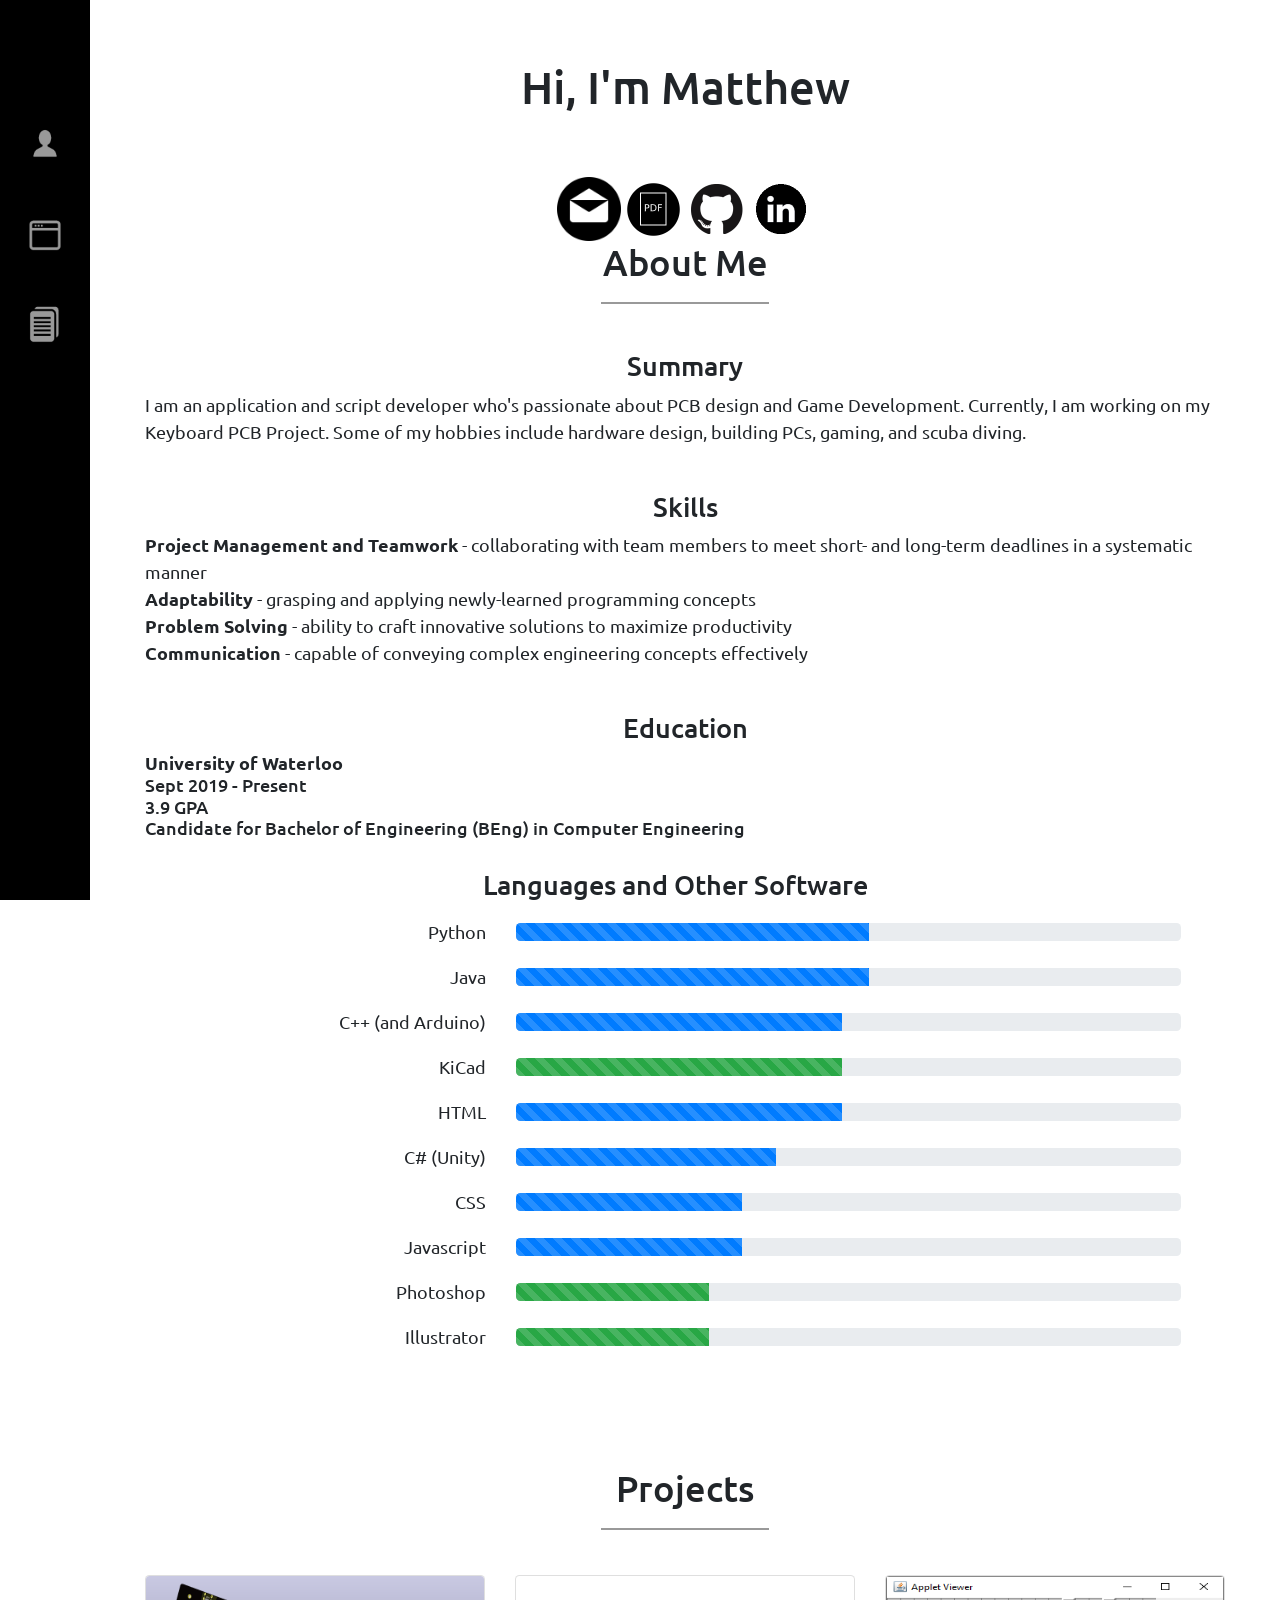
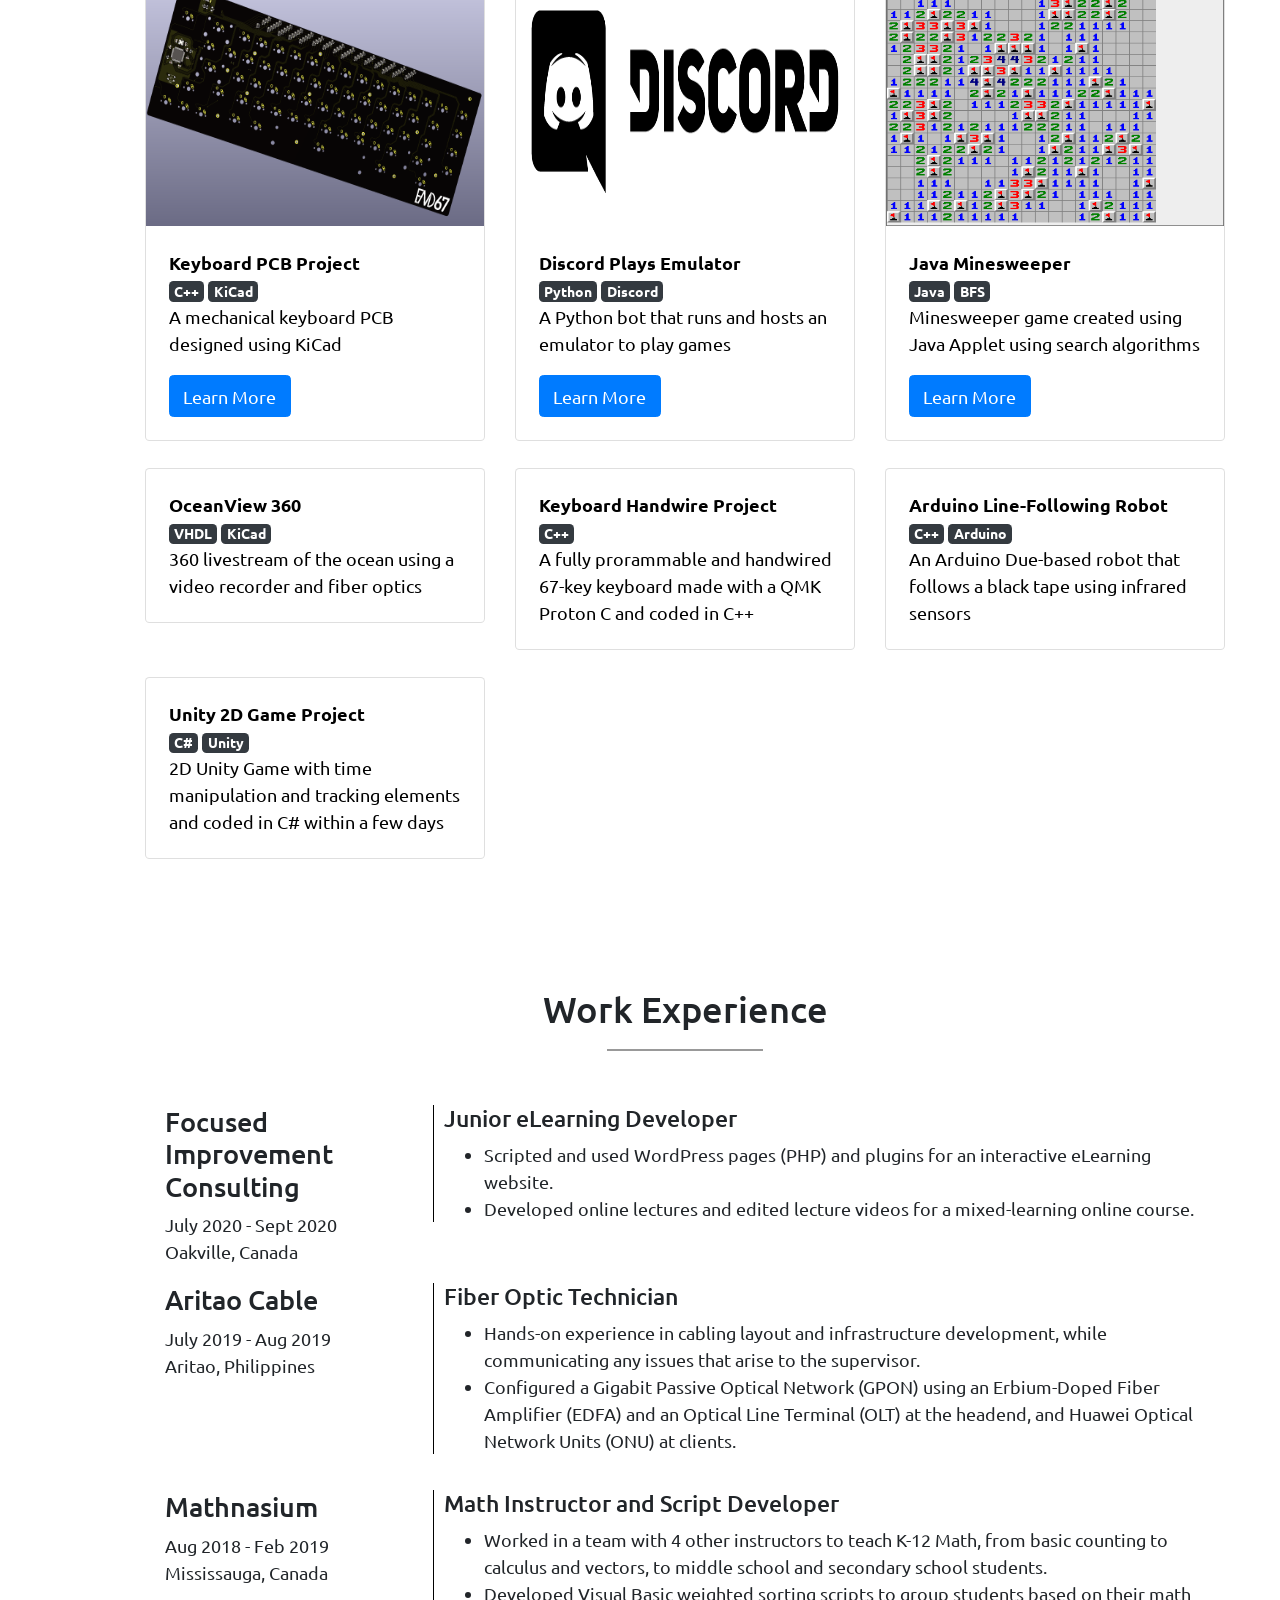
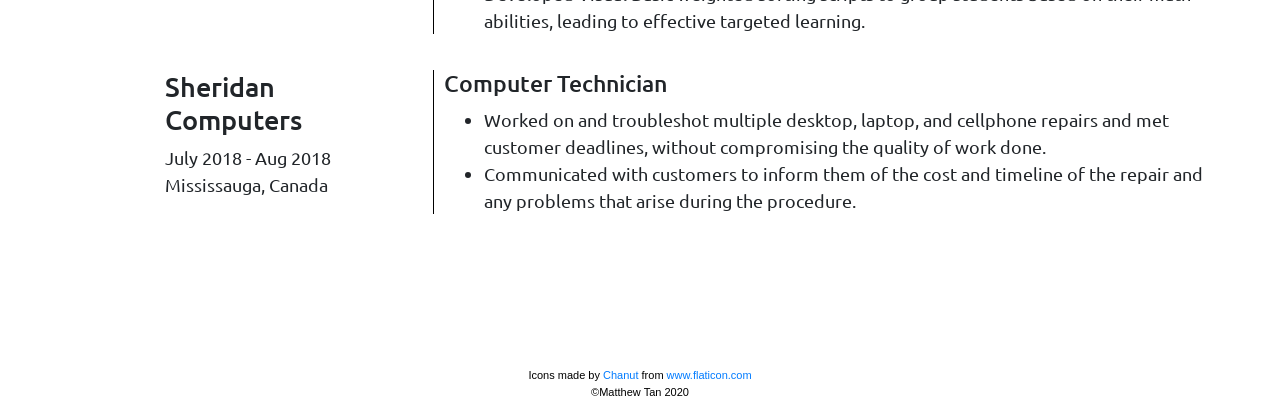
==== commit 7c1d7951: "updated navbar" ====
--- a/index.html
+++ b/index.html
@@ -146,7 +146,7 @@
               <div class="" style="padding-bottom: 20px;">
                   <!--div class="content-left" style="padding-bottom: 20px"-->
                 <h4 >Summary</h4>
-                <p style="text-align: left" > I'm an application and script developer who's passionate about PCB design and Game Development. Currently, I'm working on my Keyboard Project and my OceanView 360 project. Some of my hobbies include hardware design, building PCs, gaming, and scuba diving. </p>
+                <p style="text-align: left" > I am an application and script developer who's passionate about PCB design and Game Development. Currently, I am working on my Keyboard PCB Project. Some of my hobbies include hardware design, building PCs, gaming, and scuba diving. </p>
                   <br>
                   <h4>Skills</h4>
                   <p style="text-align: left" >       
--- a/style.css
+++ b/style.css
@@ -84,11 +84,23 @@
 .nav-link:hover{
     filter: grayscale(0%) opacity(1);
     color: white;
+    
 }
 
 .link-text{
     display: none;
     margin-left: 1rem;
+    animation: fadein ease 500ms;
+}
+
+@keyframes fadein{
+    0% {
+        opacity: 0;
+    }
+    
+    100% {
+        opacity: 1;
+    }
 }
 
 
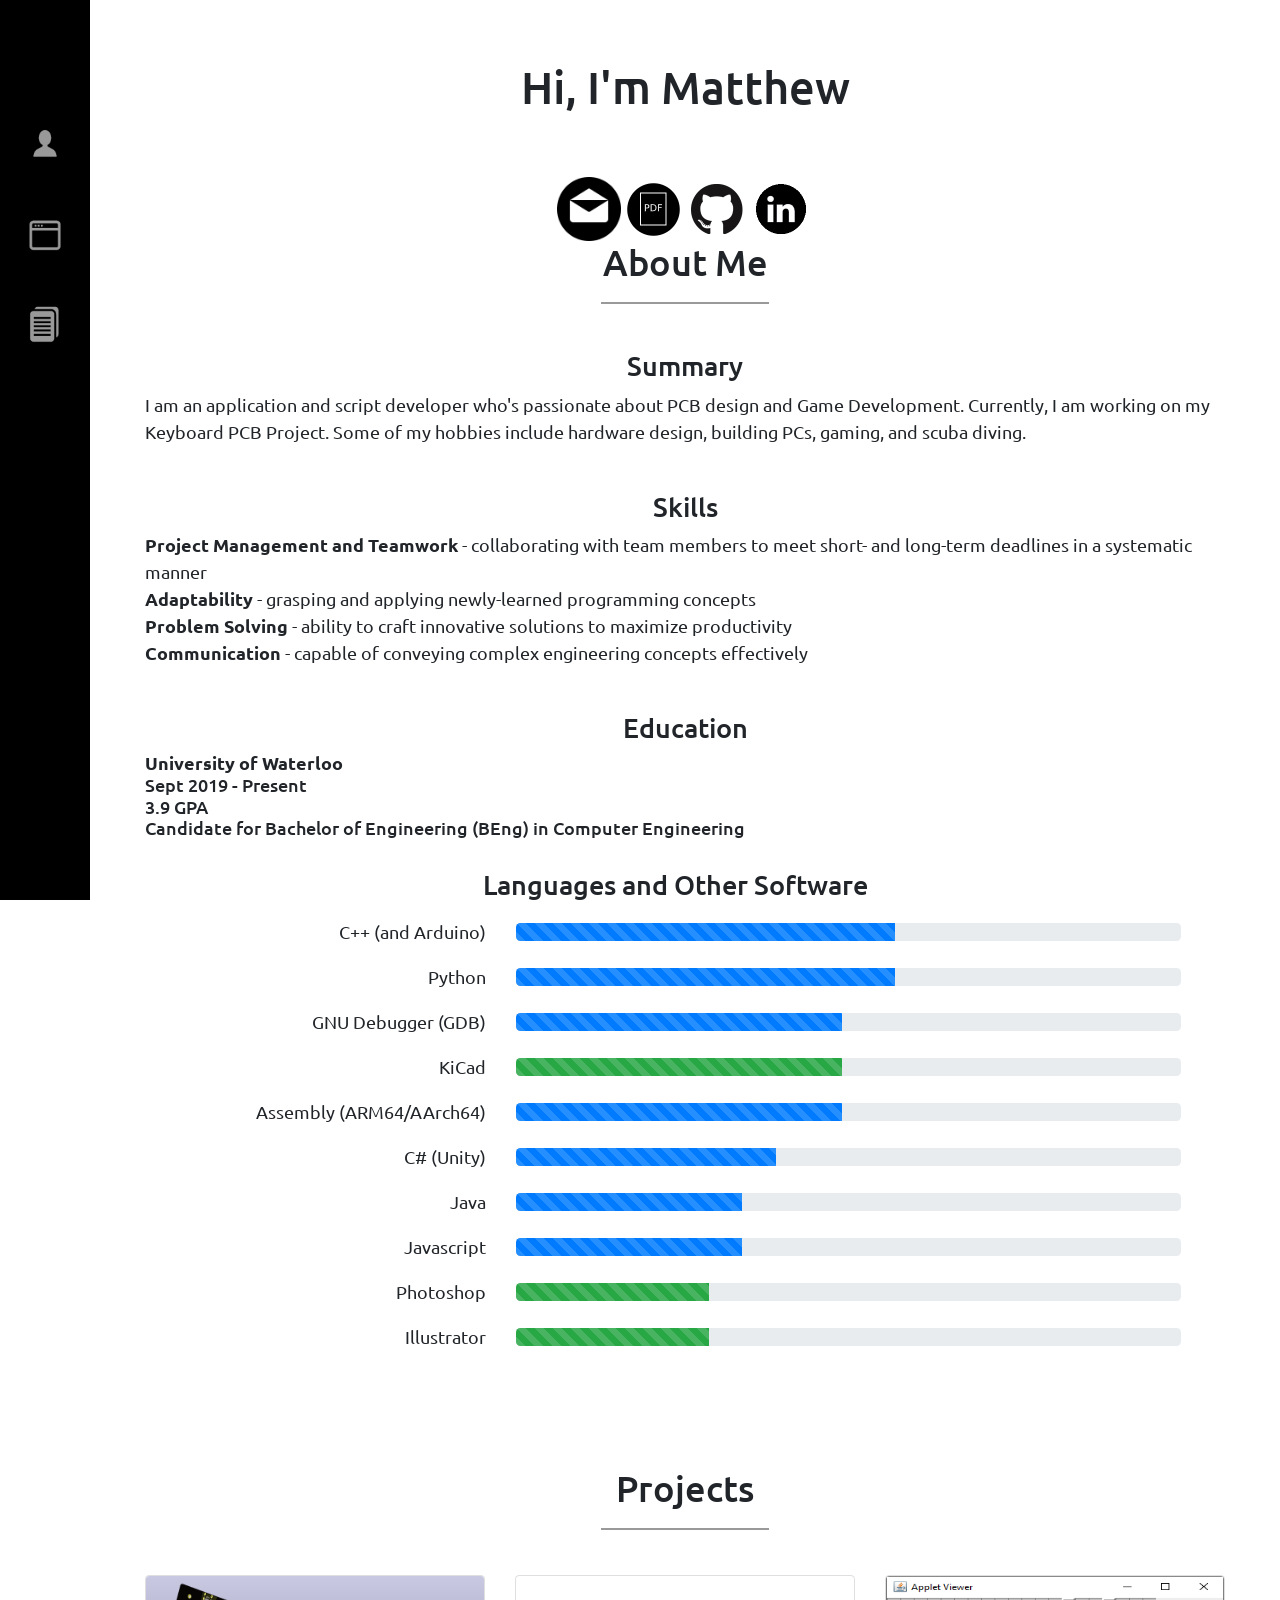
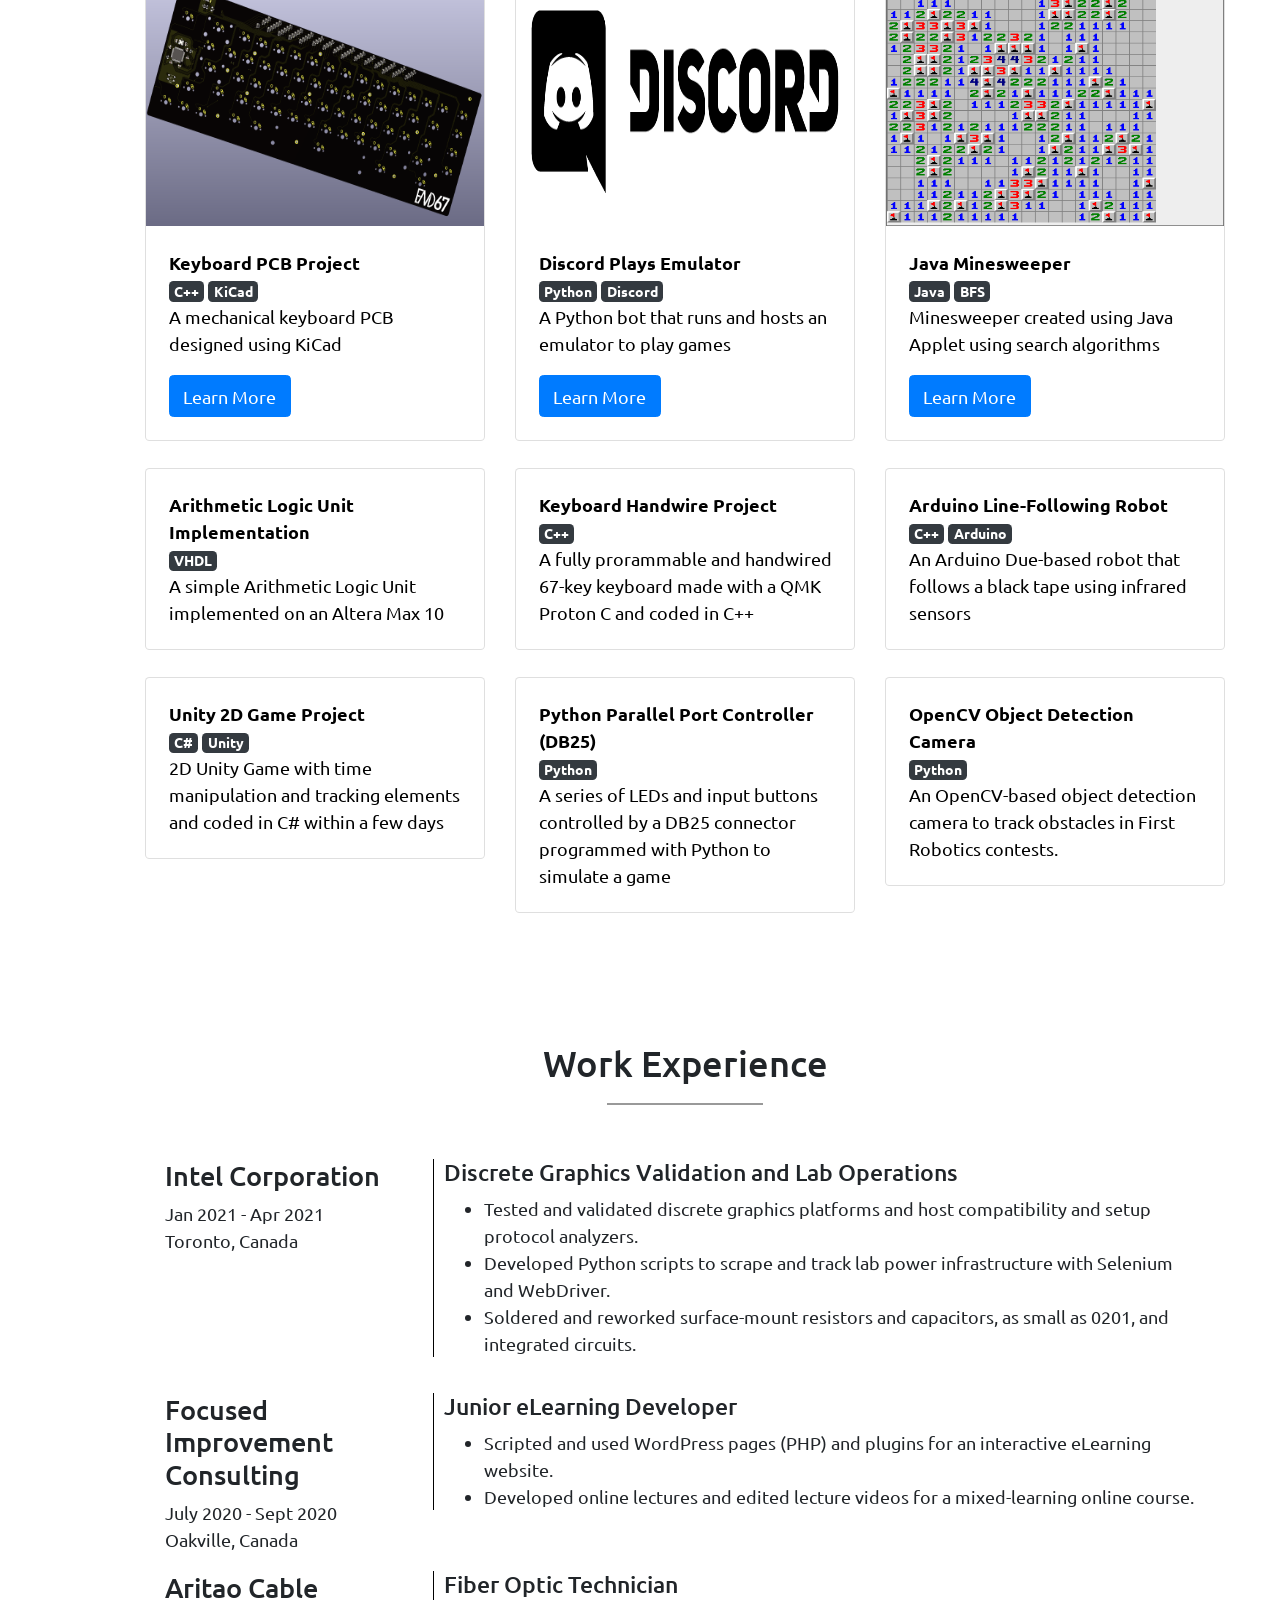
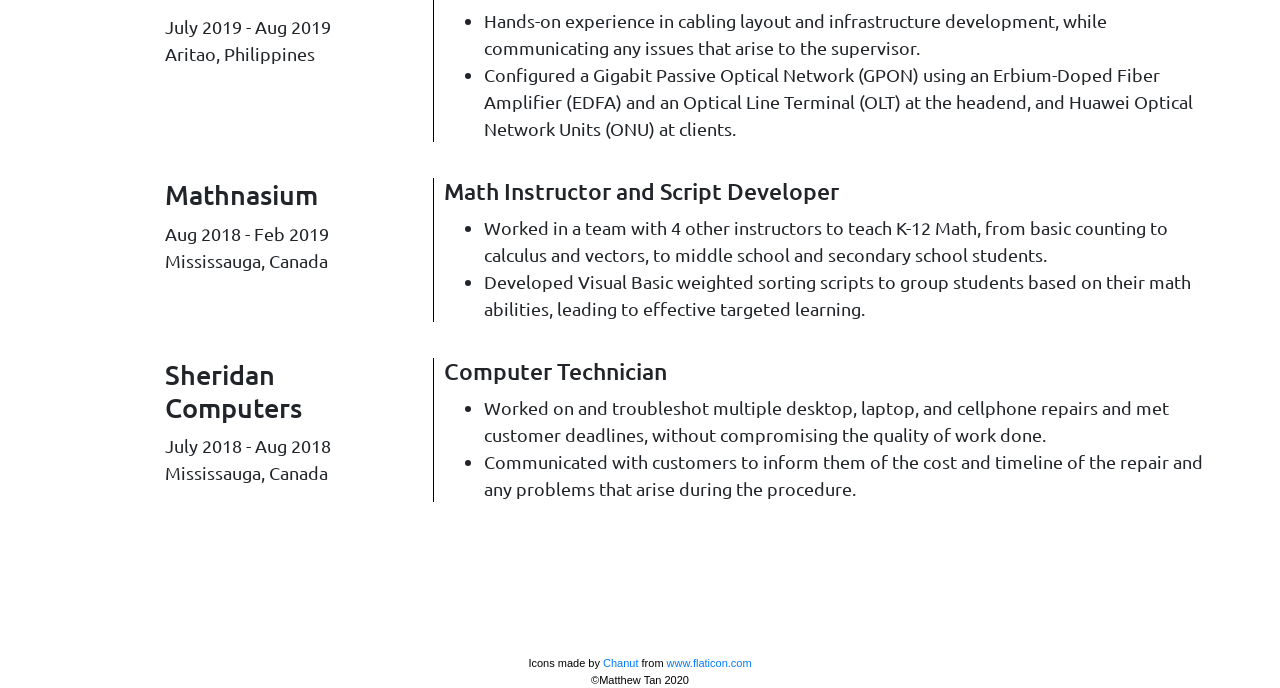
==== commit 6616cb5d: "Updated for Apr 2021" ====
--- a/index.html
+++ b/index.html
@@ -174,7 +174,7 @@
                         <div class="p-2 bd-highlight">
                             <div class="row">
                                 <div class="col-4" style="text-align: right">
-                                    Python
+                                    C++ (and Arduino)
                                 </div>
                                 <div class="col" style="padding-top: 5px">
                                     <div class="progress">
@@ -187,7 +187,7 @@
                         <div class="p-2 bd-highlight">
                             <div class="row">
                                 <div class="col-4" style="text-align: right">
-                                    Java
+                                    Python
                                 </div>
                                 <div class="col" style="padding-top: 5px">
                                     <div class="progress">
@@ -200,7 +200,7 @@
                         <div class="p-2 bd-highlight">
                             <div class="row">
                                 <div class="col-4" style="text-align: right">
-                                    C++ (and Arduino)
+                                    GNU Debugger (GDB)
                                 </div>
                                 <div class="col" style="padding-top: 5px">
                                     <div class="progress">
@@ -226,7 +226,7 @@
                         <div class="p-2 bd-highlight">
                             <div class="row">
                                 <div class="col-4" style="text-align: right">
-                                    HTML
+                                    Assembly (ARM64/AArch64)
                                 </div>
                                 <div class="col" style="padding-top: 5px">
                                     <div class="progress">
@@ -252,7 +252,7 @@
                         <div class="p-2 bd-highlight">
                             <div class="row">
                                 <div class="col-4" style="text-align: right">
-                                    CSS
+                                    Java
                                 </div>
                                 <div class="col" style="padding-top: 5px">
                                     <div class="progress">
@@ -428,7 +428,7 @@
                              <span class="badge badge-dark">Java</span>
                             <span class="badge badge-dark">BFS</span>
                             <br>
-                            Minesweeper game created using Java Applet using search algorithms</p>
+                            Minesweeper created using Java Applet using search algorithms</p>
                        
                        <!-- Button trigger modal -->
                         <button type="button" class="minesweeper btn btn-primary" data-toggle="modal" data-target="#exampleModalCenter" onclick="getName(this)">
@@ -527,7 +527,7 @@
                                     "A Python Discord bot made with Discord.py that hosts and streams a game on an emulator, while players type on chat to control the game",             //discord
                                     "A simple minesweeper game programmed using Java Applet utilizing queues and linked lists to do breadth-first search"];                                           //minesweeper
                    var progressTexts = ["<ol><li><s>PCB Design</s></li><li><s>PCB Fabrication</s></li><li>Soldering SMD, TH parts</li><li>Case Design</li><li>Assembly</li><li>Programming</li></ol>", //keyboard-pcb
-                                       "<ol><li><s>Research</s></li><li>Programming</li><li>Testing</li><li>Deployment</li></ol>",                                               //oceanview
+                                       "<ol><li><s>Research</s></li><li>Programming</li><li>Testing</li><li>Deployment</li></ol>",                                               
                                        "<ol><li><s>Programming</s></li><li><s>Testing</s></li><li><s>Final Revisions</s></li><li>Further Mods (Optional)</li></ol>"];
                    var progressBars = [60, 60, 100];
                    
@@ -583,13 +583,12 @@
                     <img class="card-img-top" style="height: 250px; width: 100%; display: block;" src="./images/pcbproject2.PNG" data-holder-rendered="true">
                    </div-->
                    <div class="card-body card-text-color">
-                        <p class="card-text"><b>OceanView 360</b><br>
+                        <p class="card-text"><b>Arithmetic Logic Unit Implementation</b><br>
                             
                             <span class="badge badge-dark">VHDL</span>
                             <!--span class="badge badge-dark">Java</span-->
-                            <span class="badge badge-dark">KiCad</span>
                             <br>
-                            360 livestream of the ocean using a video recorder and fiber optics</p>
+                            A simple Arithmetic Logic Unit implemented on an Altera Max 10</p>
                        
                        <!-- 
                        <button type="button" class="keyboard-pcb btn btn-primary" data-toggle="modal" data-target="#exampleModalCenter">
@@ -664,6 +663,54 @@
                         -->
                    </div>
                 </div>
+                     
+               </div>
+                <div class="col-md-4">
+               <div class = "card mb-4 box-shadow">
+                   <!--div class="zoom">   
+                    <img class="card-img-top" style="height: 250px; width: 100%; display: block;" src="./images/pcbproject2.PNG" data-holder-rendered="true">
+                   </div-->
+                   <div class="card-body card-text-color">
+                        <p class="card-text"><b>Python Parallel Port Controller (DB25)</b><br>
+                            
+                            <span class="badge badge-dark">Python</span>
+                            <!--span class="badge badge-dark"></span-->
+                            <br>
+                            A series of LEDs and input buttons controlled by a DB25 connector programmed with Python to simulate a game
+                        </p>
+                       
+                       <!-- 
+                       <button type="button" class="keyboard-pcb btn btn-primary" data-toggle="modal" data-target="#exampleModalCenter">
+                          3D Viewer
+                        </button>
+                        -->
+                   </div>
+                </div>
+                     
+               </div>
+                <div class="col-md-4">
+               <div class = "card mb-4 box-shadow">
+                   <!--div class="zoom">   
+                    <img class="card-img-top" style="height: 250px; width: 100%; display: block;" src="./images/pcbproject2.PNG" data-holder-rendered="true">
+                   </div-->
+                   <div class="card-body card-text-color">
+                        <p class="card-text"><b>OpenCV Object Detection Camera</b><br>
+                            
+                            <span class="badge badge-dark">Python</span>
+                            <!--span class="badge badge-dark"></span-->
+                            <br>
+                            An OpenCV-based object detection camera to track obstacles in First Robotics contests.
+
+                        </p>
+                       
+                       <!-- 
+                       <button type="button" class="keyboard-pcb btn btn-primary" data-toggle="modal" data-target="#exampleModalCenter">
+                          3D Viewer
+                        </button>
+                        -->
+                   </div>
+                </div>
+                     
                </div>
             </div>
            
@@ -678,6 +725,39 @@
         <div class="col-md-2 mx-auto"><hr style="border-top: 2px solid #999"></div>
         <br>
         <div class="d-flex flex-column bd-highlight mb-3">
+            
+                <div class="p-2 bd-highlight">
+                   
+                   <div class="container">
+                      <div class="row">
+                        <div class="col" style="text-align: left">
+                          <div class="" >
+                            <h4>Intel Corporation</h4>         
+                            <span>Jan 2021 - Apr 2021
+                                <br>Toronto, Canada
+                            </span>
+                            </div>
+                        </div>
+                        <div class="col-9" style="text-align: left">
+                            <div class="content-right">
+                            <span>
+                                <h5>Discrete Graphics Validation and Lab Operations</h5>
+                                <ul>
+                                    <li>Tested and validated discrete graphics platforms and host compatibility and setup protocol analyzers.</li>
+                                    <li>Developed Python scripts to scrape and track lab power infrastructure with Selenium and WebDriver. </li>
+                                    <li>Soldered and reworked surface-mount resistors and capacitors, as small as 0201, and integrated circuits.</li>
+                                
+                                </ul>
+                            </span>  
+                            </div>
+
+                        </div>
+                      </div>
+                    </div>
+                   
+                    
+                    
+                </div>
             
             
                 <div class="p-2 bd-highlight">
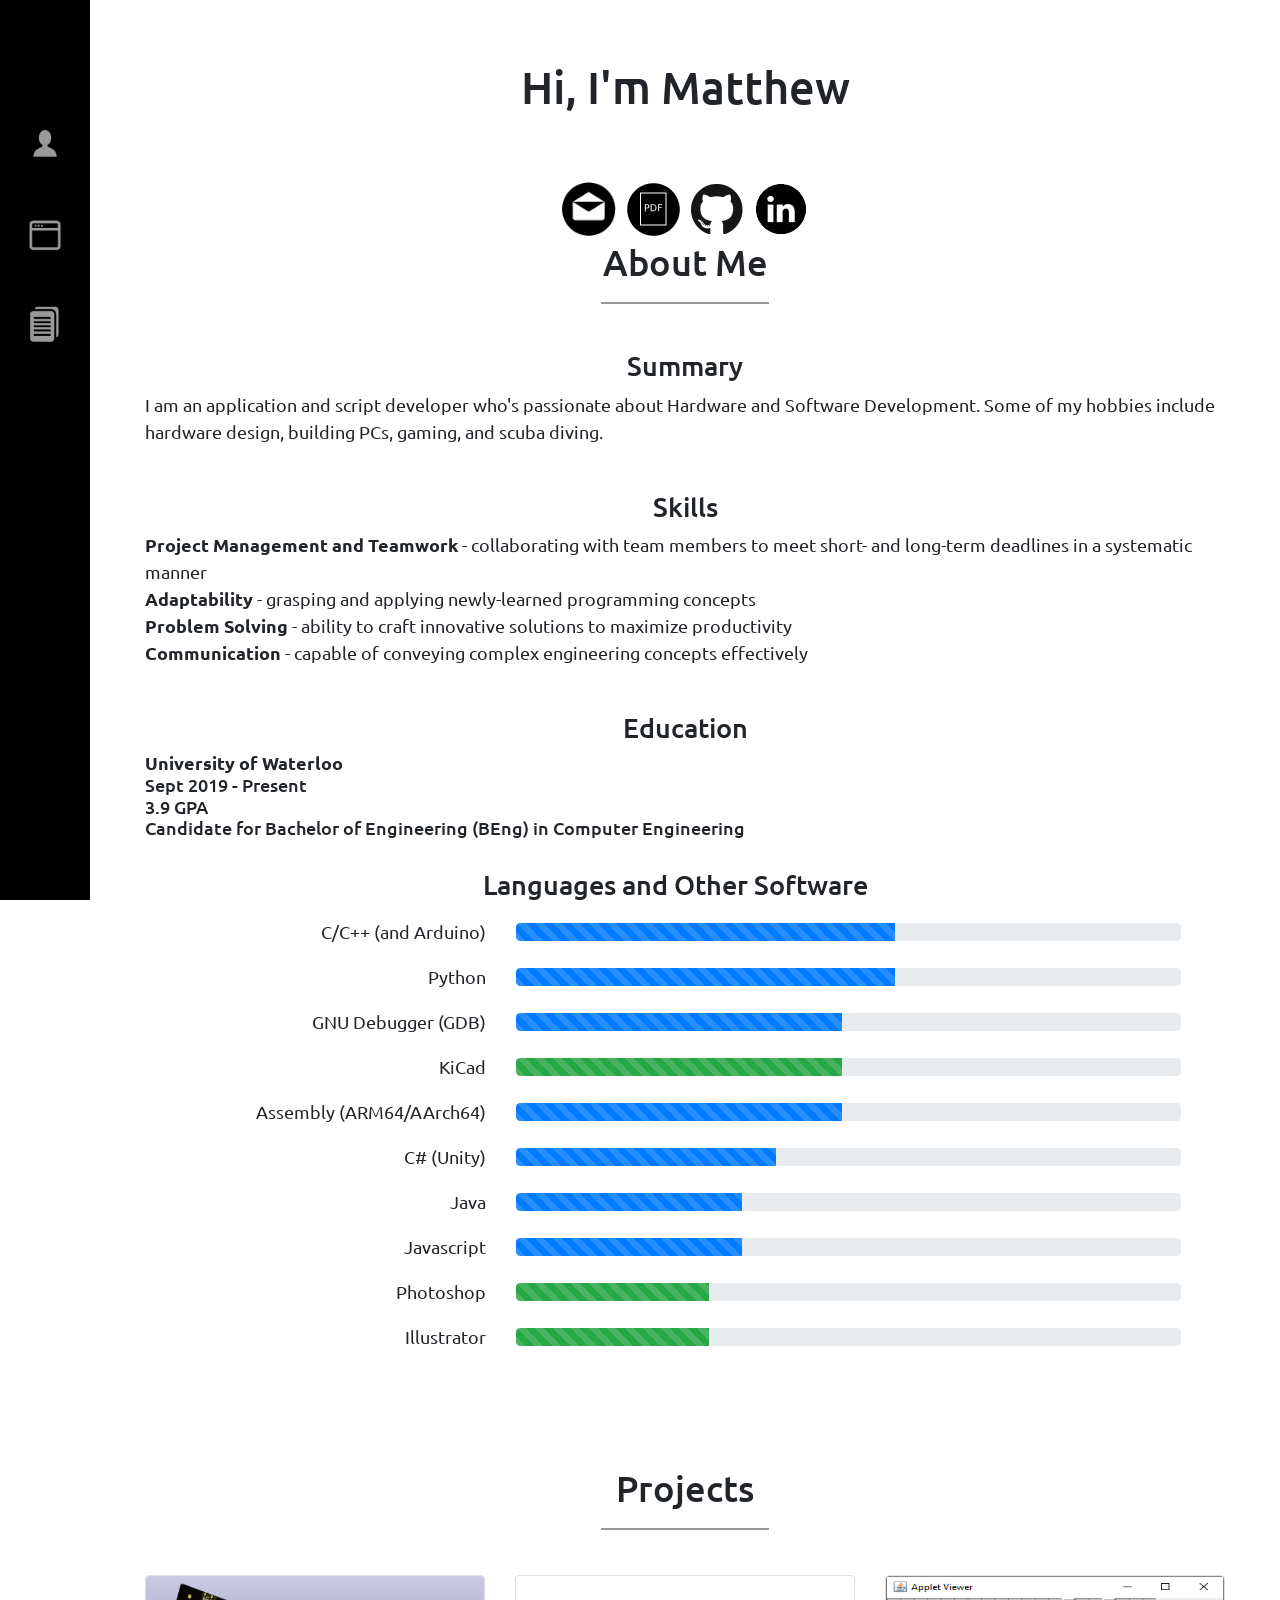
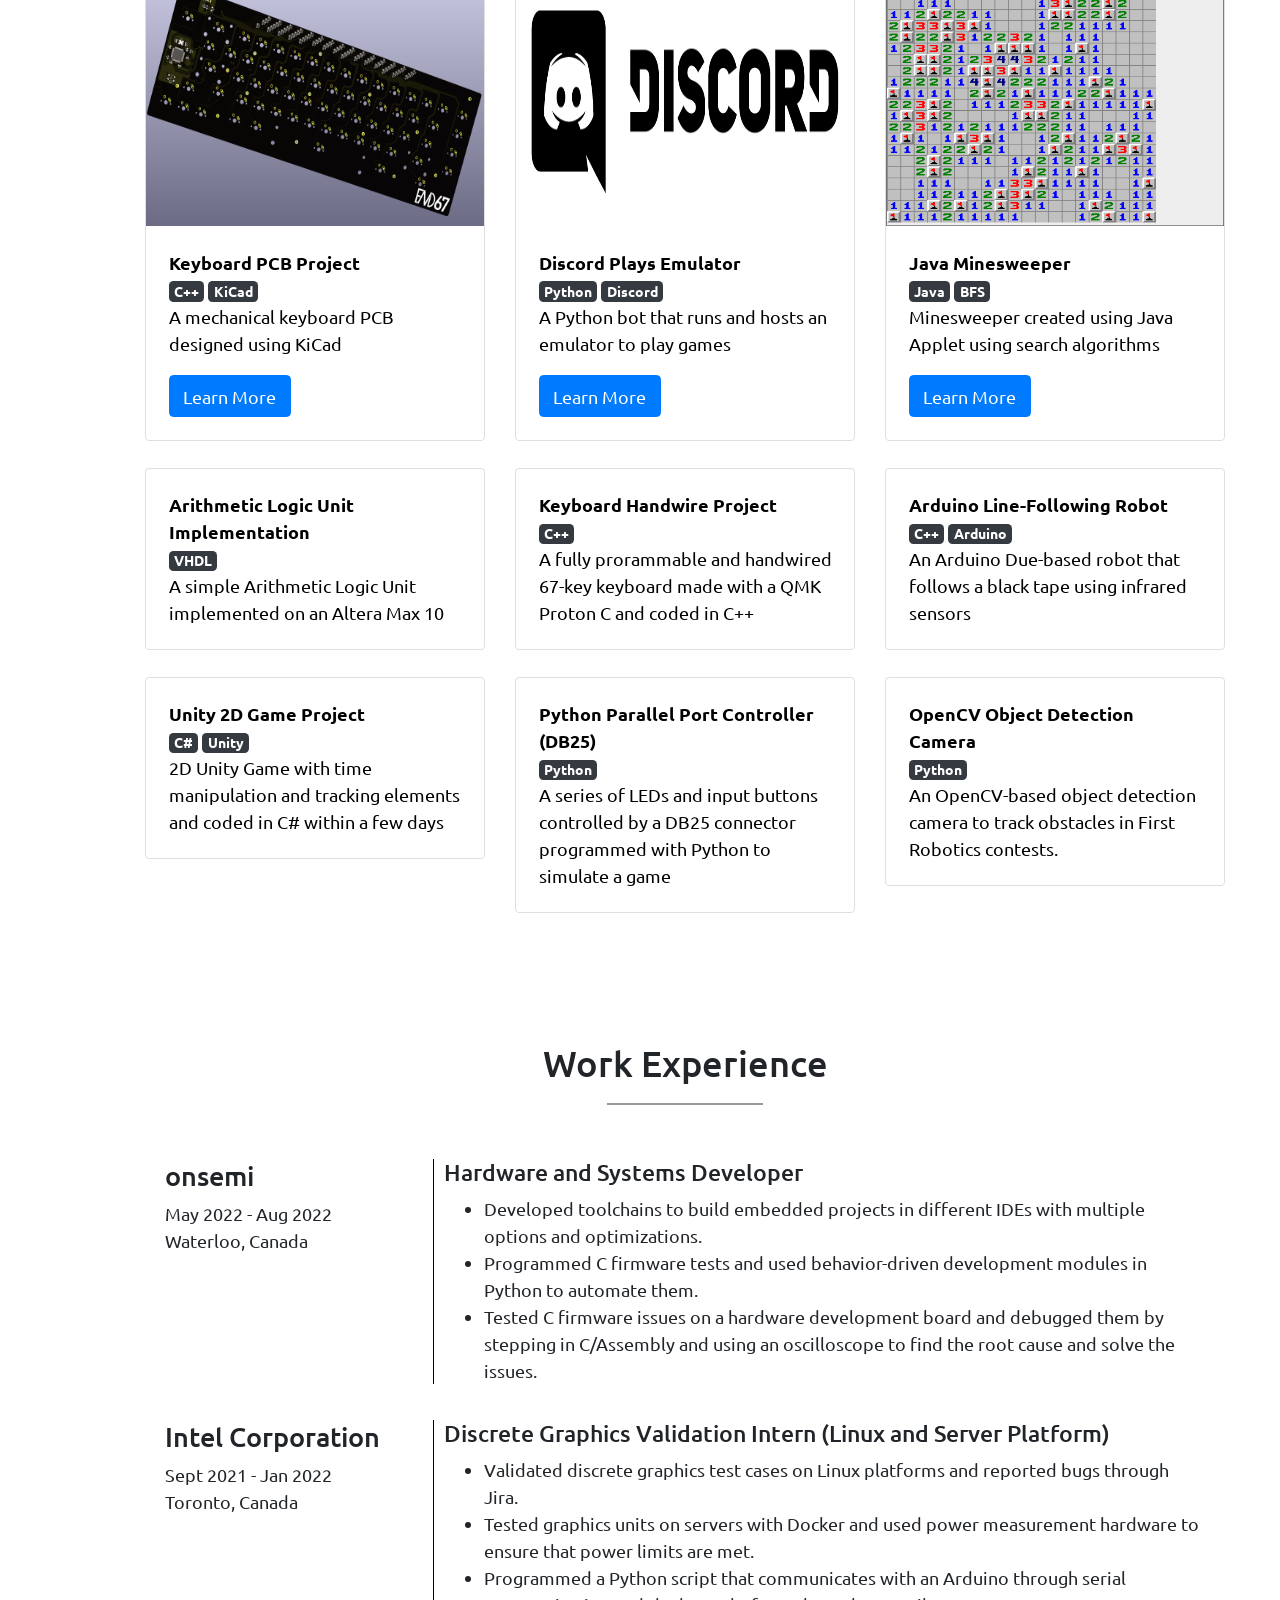
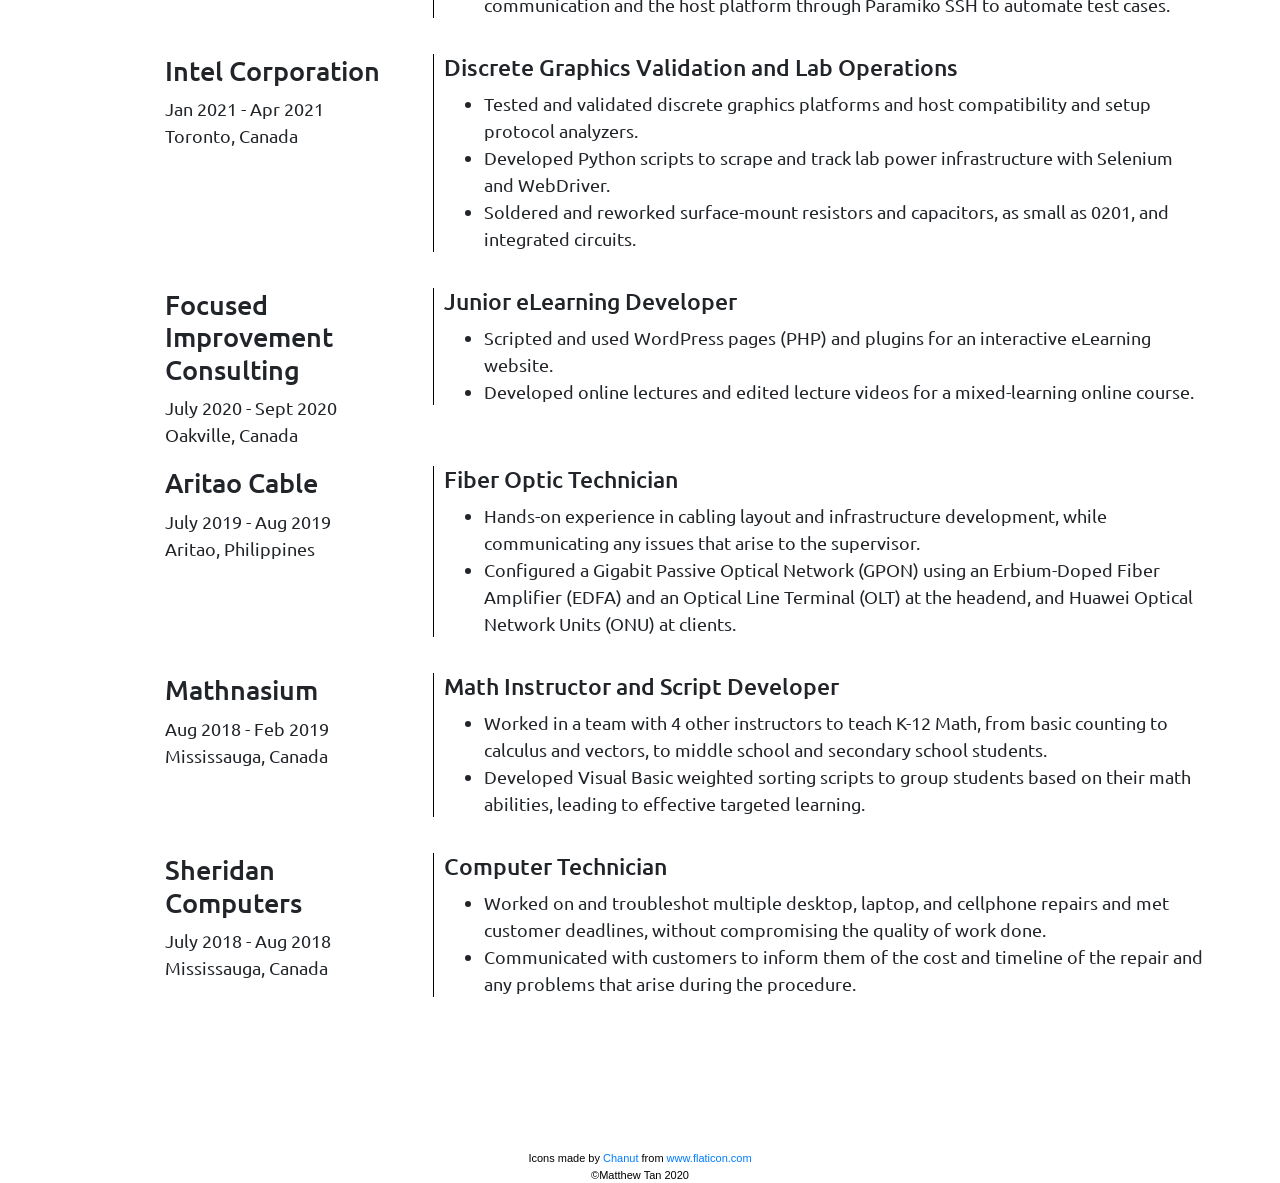
==== commit 27580ef5: "Updated to August 2022" ====
--- a/index.html
+++ b/index.html
@@ -146,7 +146,7 @@
               <div class="" style="padding-bottom: 20px;">
                   <!--div class="content-left" style="padding-bottom: 20px"-->
                 <h4 >Summary</h4>
-                <p style="text-align: left" > I am an application and script developer who's passionate about PCB design and Game Development. Currently, I am working on my Keyboard PCB Project. Some of my hobbies include hardware design, building PCs, gaming, and scuba diving. </p>
+                <p style="text-align: left" > I am an application and script developer who's passionate about Hardware and Software Development. Some of my hobbies include hardware design, building PCs, gaming, and scuba diving. </p>
                   <br>
                   <h4>Skills</h4>
                   <p style="text-align: left" >       
@@ -174,7 +174,7 @@
                         <div class="p-2 bd-highlight">
                             <div class="row">
                                 <div class="col-4" style="text-align: right">
-                                    C++ (and Arduino)
+                                    C/C++ (and Arduino)
                                 </div>
                                 <div class="col" style="padding-top: 5px">
                                     <div class="progress">
@@ -725,6 +725,70 @@
         <div class="col-md-2 mx-auto"><hr style="border-top: 2px solid #999"></div>
         <br>
         <div class="d-flex flex-column bd-highlight mb-3">
+                <div class="p-2 bd-highlight">
+                   
+                   <div class="container">
+                      <div class="row">
+                        <div class="col" style="text-align: left">
+                          <div class="" >
+                            <h4>onsemi</h4>         
+                            <span>May 2022 - Aug 2022
+                                <br>Waterloo, Canada
+                            </span>
+                            </div>
+                        </div>
+                        <div class="col-9" style="text-align: left">
+                            <div class="content-right">
+                            <span>
+                                <h5>Hardware and Systems Developer</h5>
+                                <ul>
+                                    <li>Developed toolchains to build embedded projects in different IDEs with multiple options and optimizations.</li>
+                                    <li>Programmed C firmware tests and used behavior-driven development modules in Python to automate them.</li>
+                                    <li>Tested C firmware issues on a hardware development board and debugged them by stepping in C/Assembly and using an oscilloscope to find the root cause and solve the issues.</li>
+                                
+                                </ul>
+                            </span>  
+                            </div>
+
+                        </div>
+                      </div>
+                    </div>
+                   
+                    
+                    
+                </div>
+                <div class="p-2 bd-highlight">
+                   
+                   <div class="container">
+                      <div class="row">
+                        <div class="col" style="text-align: left">
+                          <div class="" >
+                            <h4>Intel Corporation</h4>         
+                            <span>Sept 2021 - Jan 2022
+                                <br>Toronto, Canada
+                            </span>
+                            </div>
+                        </div>
+                        <div class="col-9" style="text-align: left">
+                            <div class="content-right">
+                            <span>
+                                <h5>Discrete Graphics Validation Intern (Linux and Server Platform)</h5>
+                                <ul>
+                                    <li>Validated discrete graphics test cases on Linux platforms and reported bugs through Jira.</li>
+                                    <li>Tested graphics units on servers with Docker and used power measurement hardware to ensure that power limits are met. </li>
+                                    <li>Programmed a Python script that communicates with an Arduino through serial communication and the host platform through Paramiko SSH to automate test cases.</li>
+                                
+                                </ul>
+                            </span>  
+                            </div>
+
+                        </div>
+                      </div>
+                    </div>
+                   
+                    
+                    
+                </div>
             
                 <div class="p-2 bd-highlight">
                    
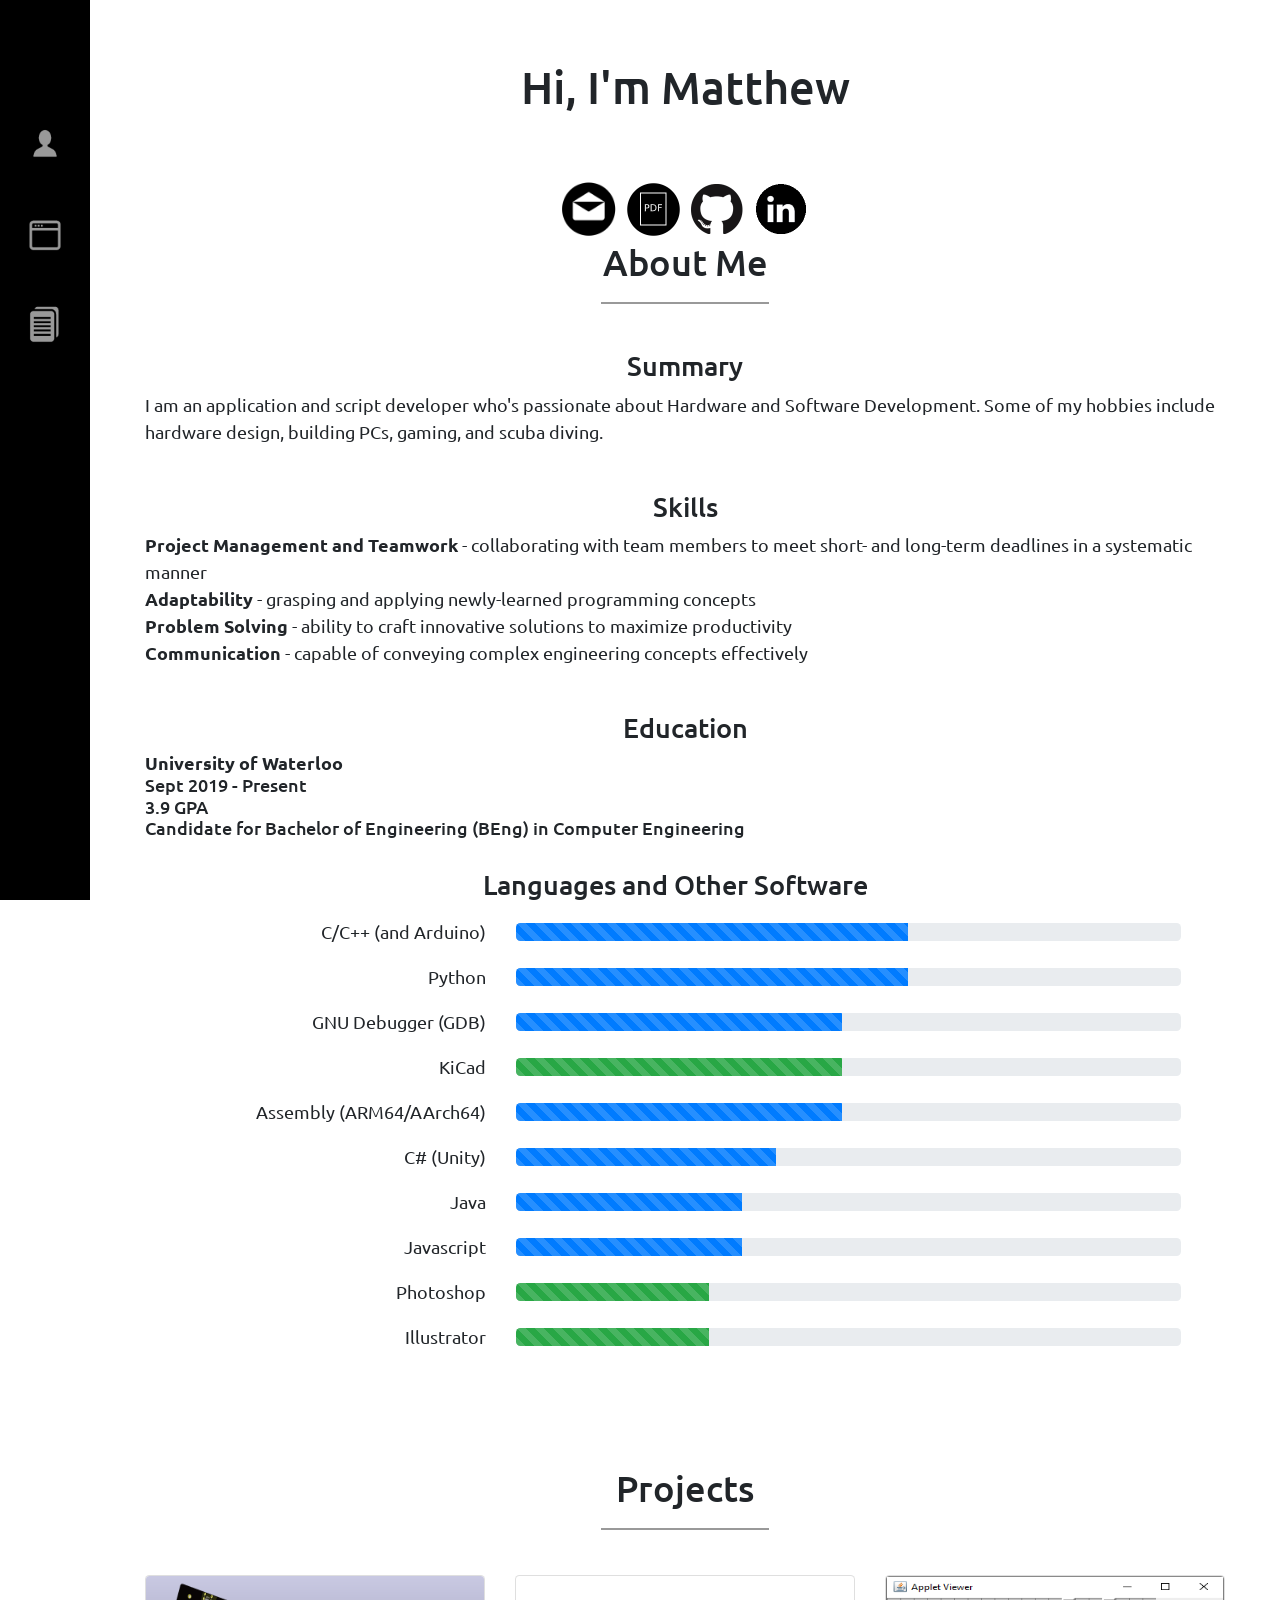
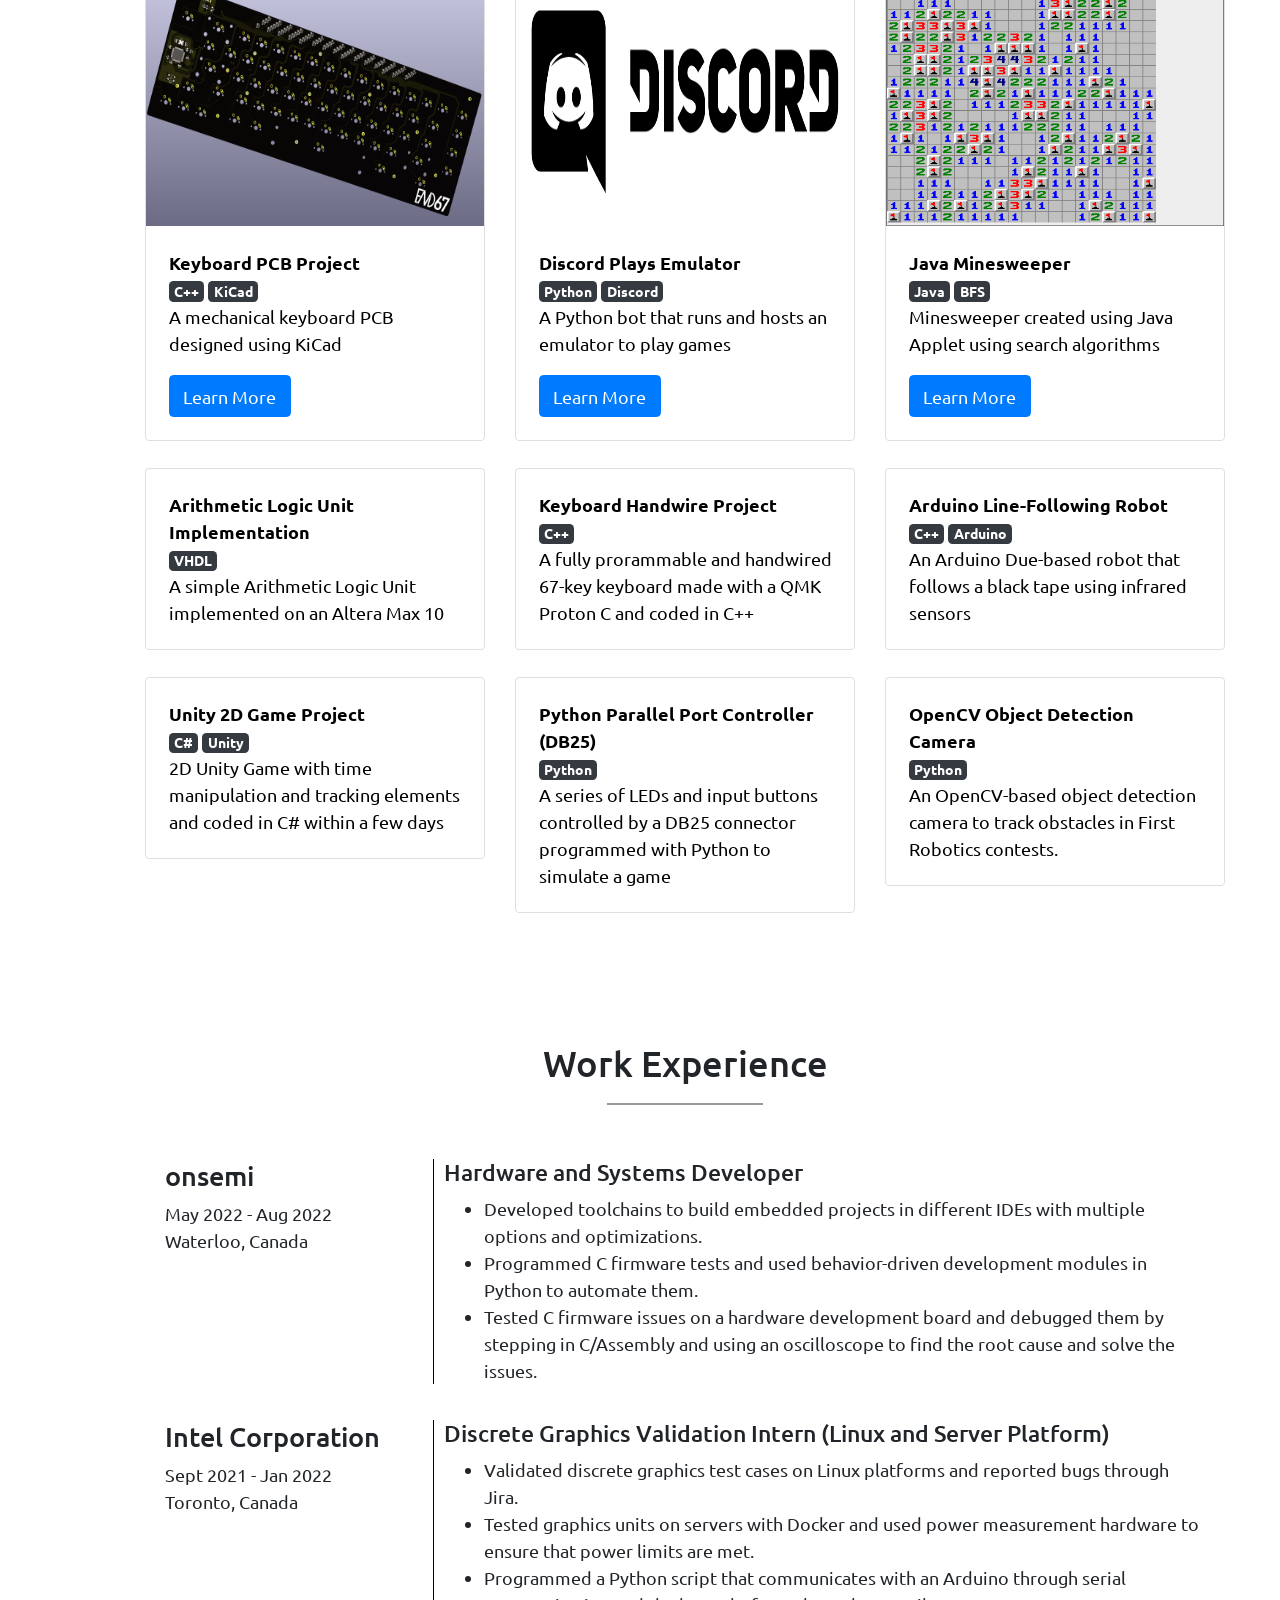
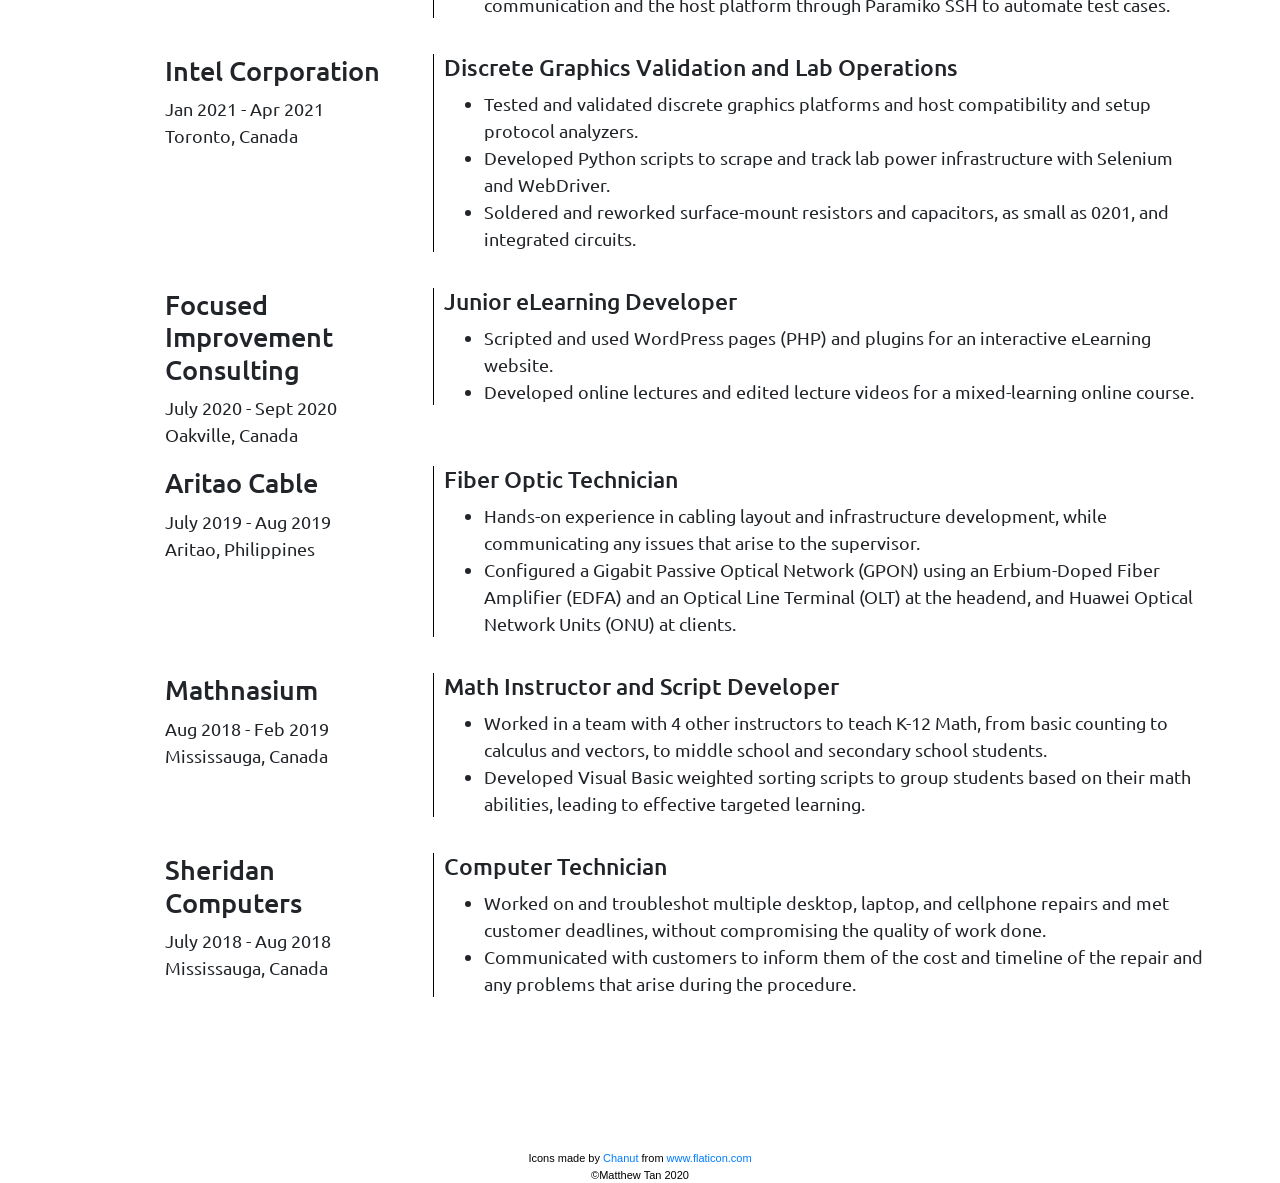
==== commit bdb1021a: "Updated to August 2022" ====
--- a/index.html
+++ b/index.html
@@ -117,7 +117,7 @@
                         </a>
                         </div>
                      <div class="column">
-                        <a href="files/Matthew_Tan_Resume_09_2020.pdf" download="MatthewTan_Resume"> 
+                        <a href="files/Matthew_Tan_Resume_08_2022.pdf" download="MatthewTan_Resume"> 
                             <img style="height: 64px; width: 64; display: block" src="./images/resume.png">
                         </a>
                          </div>
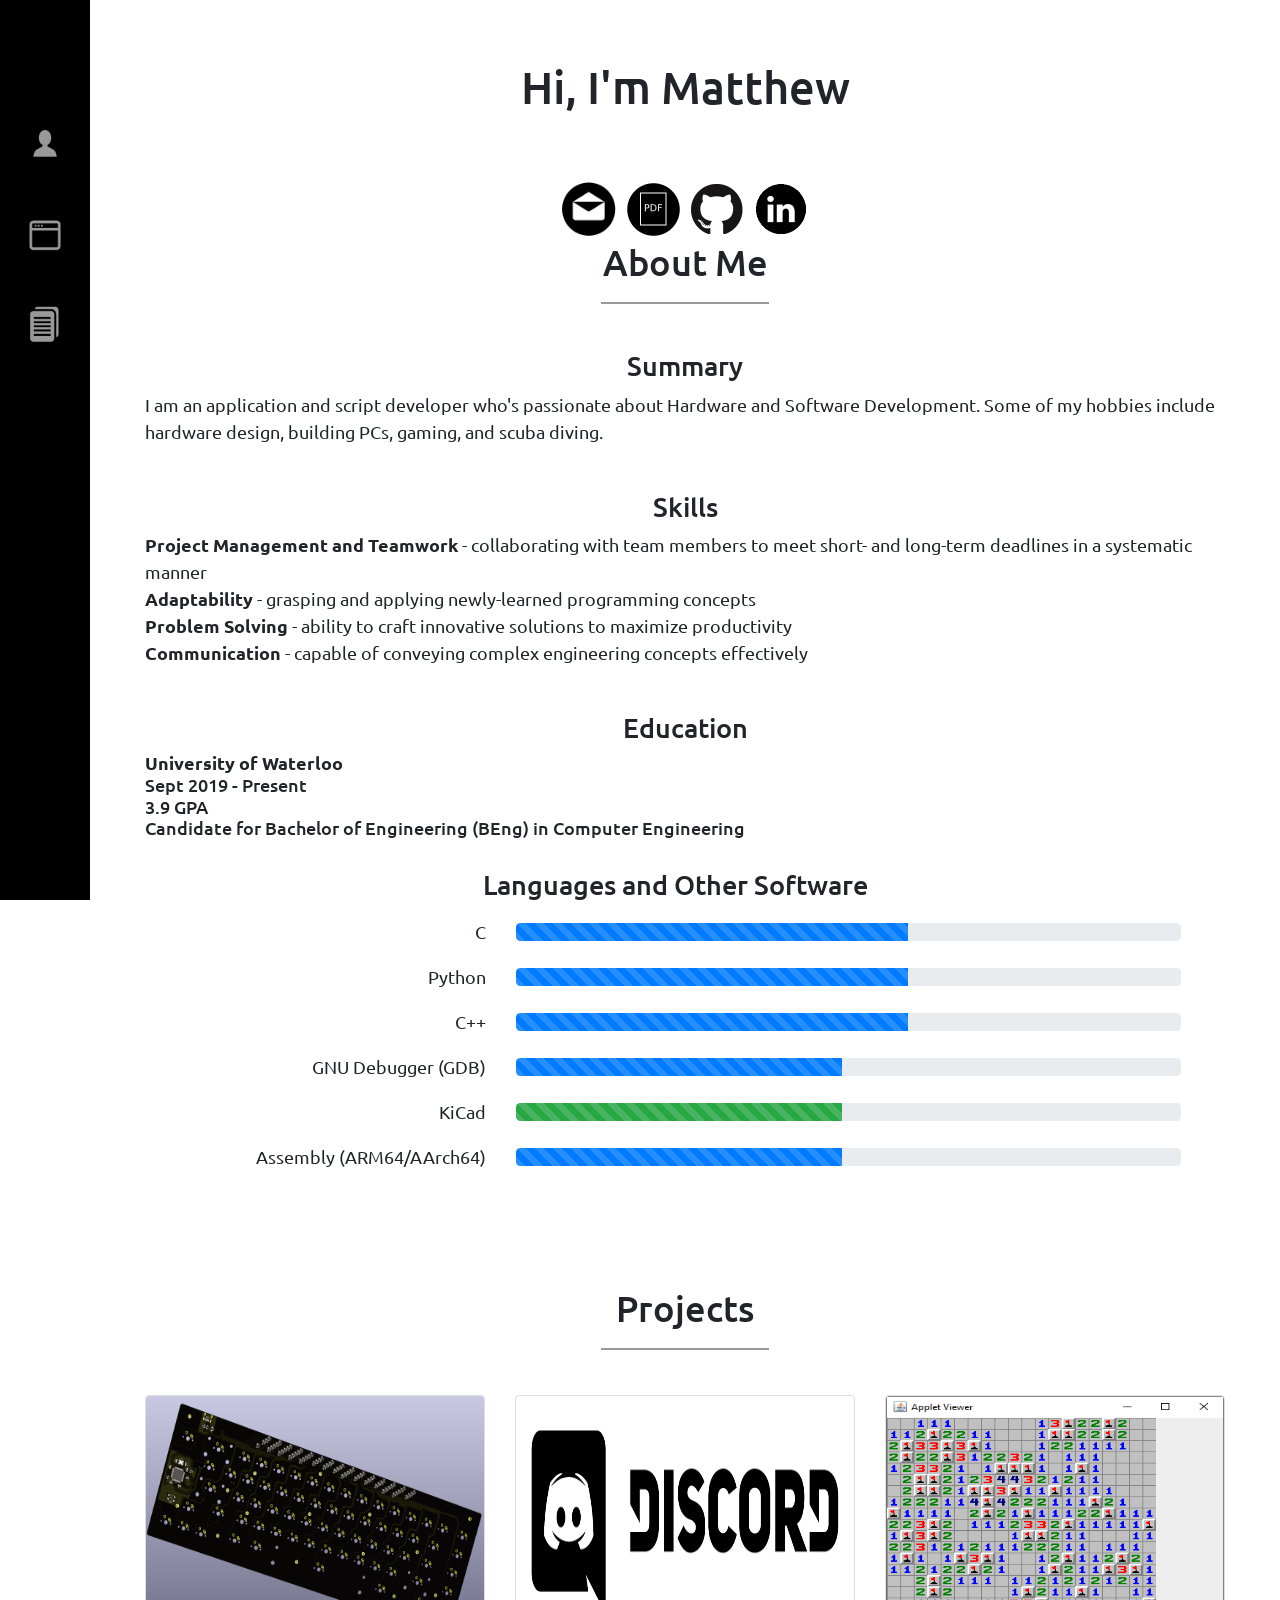
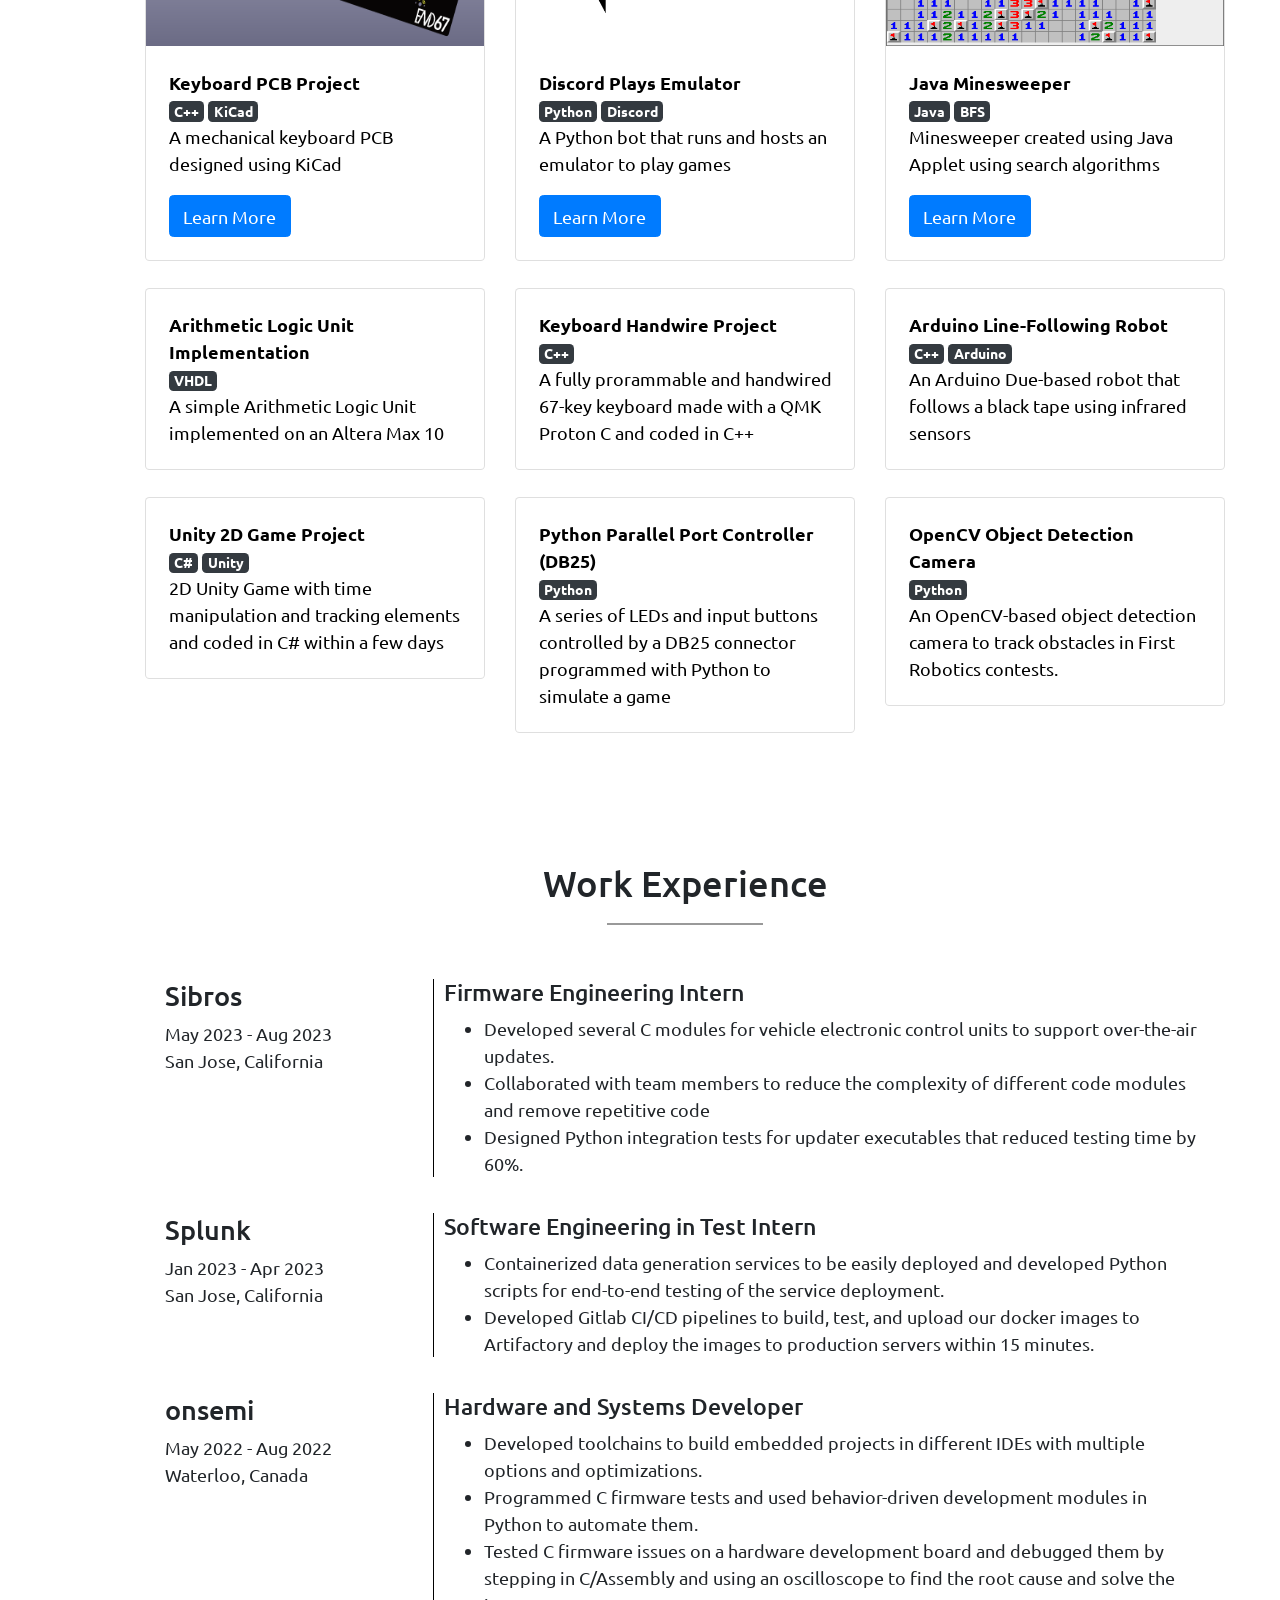
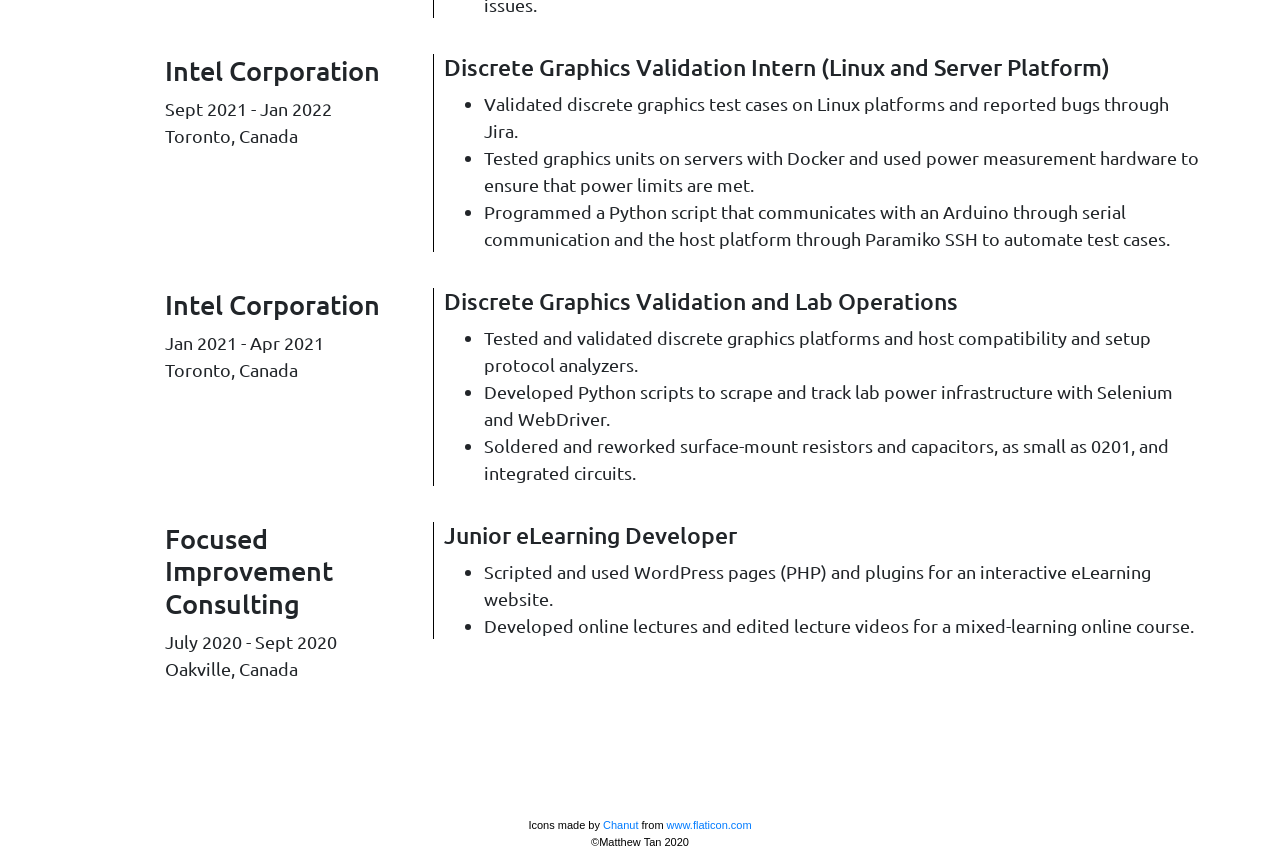
==== commit 3f43146d: "Updated resume" ====
--- a/index.html
+++ b/index.html
@@ -1,980 +1,822 @@
 <!DOCTYPE html>
 
 <html lang="en">
-  <head>
+
+<head>
     <!-- Required meta tags -->
     <meta charset="utf-8">
     <meta name="viewport" content="width=device-width, initial-scale=1, shrink-to-fit=no">
 
     <!-- Bootstrap CSS -->
-    <link rel="stylesheet" href="https://maxcdn.bootstrapcdn.com/bootstrap/4.0.0/css/bootstrap.min.css" integrity="sha384-Gn5384xqQ1aoWXA+058RXPxPg6fy4IWvTNh0E263XmFcJlSAwiGgFAW/dAiS6JXm" crossorigin="anonymous">
-    
-      
+    <link rel="stylesheet" href="https://maxcdn.bootstrapcdn.com/bootstrap/4.0.0/css/bootstrap.min.css"
+        integrity="sha384-Gn5384xqQ1aoWXA+058RXPxPg6fy4IWvTNh0E263XmFcJlSAwiGgFAW/dAiS6JXm" crossorigin="anonymous">
+
+
     <!-- Fonts -->
     <link href="https://fonts.googleapis.com/css?family=Ubuntu&display=swap" rel="stylesheet">
-    
-      
+
+
     <!-- CSS -->
     <link rel="stylesheet" type="text/css" href="style.css">
     <link rel="icon" href="images/profile.png">
     <title>Matthew Tan</title>
-  </head>
-  <body>
+</head>
+
+<body>
     <nav class="navbar">
         <ul class="navbar-nav">
             <li class="logo">
                 <a href="#home" class="nav-link">
-                   
+
                     <span class="link-text"><img src="images/cover.png" class="nav-logo"></span>
                 </a>
-            
+
             </li>
             <li class="nav-item">
                 <a href="#home" class="nav-link">
-                    <div><img src="images/user.png"  class="nav-img"></div>
-                                        
+                    <div><img src="images/user.png" class="nav-img"></div>
+
                     <span class="link-text">About Me</span>
                 </a>
             </li>
-        
+
             <li class="nav-item">
                 <a href="#projects" class="nav-link">
-                    <div><img src="images/browser.png"  class="nav-img"></div>
-                                        
+                    <div><img src="images/browser.png" class="nav-img"></div>
+
                     <span class="link-text">Projects</span>
                 </a>
             </li>
             <li class="nav-item">
                 <a href="#work" class="nav-link">
-                    <div><img src="images/work.png"  class="nav-img"></div>
-                                        
+                    <div><img src="images/work.png" class="nav-img"></div>
+
                     <span class="link-text">Work Experience</span>
                 </a>
             </li>
-        
-        
-        
+
+
+
         </ul>
-      
-    </nav>  
-    
+
+    </nav>
+
     <main>
-    <section class="text-center" id="home" style="padding-bottom: 40px; padding-top: 60px">
-       
-        <h1 class="">Hi, I'm Matthew</h1>
-        <br>
-        <br>
-        <div class="row">
-            <div class="col-6 mx-auto">
-                <!--h2>Contact</h2-->  
-<!--
-                <div class="d-flex flex-column bd-highlight mb-3">
-                    <div class="p-2 bd-highlight">
-                        <a href="mailto:me2tan@uwaterloo.ca?Subject=Hi%20Matthew" target="_top">
-                            <img style="height: 64px; width: 64; display: block" src="./images/mail.png" >
-                        </a>
-                    </div>
-                    <div class="p-2 bd-highlight">
-                        <a href="http://matthewtan.ca" target="_top"> 
-                            <img style="height: 64px; width: 64; display: block" src="./images/internet.png">
-                        </a>
-                    </div>
-                    <div class="p-2 bd-highlight">
-                        <a href="https://github.com/mtanECECS" target="_top"> 
-                            <img style="height: 64px; width: 64; display: block" src="./images/git.png">
-                        </a>
-                    </div>
-                    <div class="p-2 bd-highlight">
-                        <a href="linkedin.com/in/matthew-tan-canada" target="_top"> 
-                            <img style="height: 64px; width: 64; display: block" src="./images/linkedin.png">
-                        </a>
-                    </div>
-                </div>
--->
-             
-                  
-                <!--div class="row justify-content-center">
-                    <div class="col-1">
-                      <img style="height: 64px; width: 64; " src="./images/mail.png" >
-                        </div>
-                     <div class="col-1">
-                        <img style="height: 64px; width: 64; " src="./images/internet.png">
-                         </div>
-                     <div class="col-1">
-                         <img style="height: 64px; width: 64; " src="./images/git.png">
-                         </div>
-                     <div class="col-1">
-                        <img style="height: 64px; width: 64; " src="./images/linkedin.png">
-                         </div>
-                    
-                    </div>
-                </div-->
-                
-                <div class="row justify-content-center">
-                <div class="column">
-                     <a href="mailto:me2tan@uwaterloo.ca?Subject=Hi%20Matthew" target="_top">
-                            <img style="height: 64px; width: 64; display: block" src="./images/mail.png" >
-                        </a>
-                        </div>
-                     <div class="column">
-                        <a href="files/Matthew_Tan_Resume_08_2022.pdf" download="MatthewTan_Resume"> 
-                            <img style="height: 64px; width: 64; display: block" src="./images/resume.png">
-                        </a>
-                         </div>
-                     <div class="column">
-                          <a href="https://github.com/mtanECECS" target="_top"> 
-                            <img style="height: 64px; width: 64; display: block" src="./images/git.png">
-                        </a>
-                         </div>
-                     <div class="column">
-                        <a href="https://www.linkedin.com/in/matthew-tan-canada" target="_top"> 
-                            <img style="height: 64px; width: 64; display: block" src="./images/linkedin.png">
-                        </a>
-                         </div>
-                    
-                </div>
-        </div>
-
-          </div>
-        <h2>About Me</h2>
-        <div class="col-md-2 mx-auto"><hr style="border-top: 2px solid #999"></div>
-        <br>
-        <div class="container">
-          <div class="row">
-            <div class="col-12 mx-auto">
-                <!--div class="col-md-8"-->
-              <div class="" style="padding-bottom: 20px;">
-                  <!--div class="content-left" style="padding-bottom: 20px"-->
-                <h4 >Summary</h4>
-                <p style="text-align: left" > I am an application and script developer who's passionate about Hardware and Software Development. Some of my hobbies include hardware design, building PCs, gaming, and scuba diving. </p>
-                  <br>
-                  <h4>Skills</h4>
-                  <p style="text-align: left" >       
-                      
-                      <b>Project Management and Teamwork</b> - collaborating with team members to meet short- and  long-term deadlines in a systematic manner
-                        <br>               
-                      <b>Adaptability</b> - grasping and applying newly-learned programming concepts 
-                        <br>
-                      <b>Problem Solving</b> - ability to craft innovative solutions to maximize productivity
-                      <br>
-                      <b>Communication</b> - capable of conveying complex engineering concepts effectively
-                  </p>
-                  <br>
-                  <h4>Education</h4>
-                  <h6 style="text-align: left"><b>University of Waterloo</b><br>Sept 2019 - Present<br>3.9 GPA<br>Candidate for Bachelor of Engineering (BEng) in Computer Engineering</h6>
-                </div>
+        <section class="text-center" id="home" style="padding-bottom: 40px; padding-top: 60px">
+
+            <h1 class="">Hi, I'm Matthew</h1>
+            <br>
+            <br>
+            <div class="row">
+                <div class="col-6 mx-auto">
+                    <div class="row justify-content-center">
+                        <div class="column">
+                            <a href="mailto:matthewtanececs@gmail.com?Subject=Hi%20Matthew" target="_top">
+                                <img style="height: 64px; width: 64; display: block" src="./images/mail.png">
+                            </a>
+                        </div>
+                        <div class="column">
+                            <a href="files/Matthew_Tan_Resume_08-2023.pdf" download="MatthewTan_Resume">
+                                <img style="height: 64px; width: 64; display: block" src="./images/resume.png">
+                            </a>
+                        </div>
+                        <div class="column">
+                            <a href="https://github.com/mtanECECS" target="_top">
+                                <img style="height: 64px; width: 64; display: block" src="./images/git.png">
+                            </a>
+                        </div>
+                        <div class="column">
+                            <a href="https://www.linkedin.com/in/matthew-tan-canada" target="_top">
+                                <img style="height: 64px; width: 64; display: block" src="./images/linkedin.png">
+                            </a>
+                        </div>
+
+                    </div>
+                </div>
+
             </div>
+            <h2>About Me</h2>
+            <div class="col-md-2 mx-auto">
+                <hr style="border-top: 2px solid #999">
             </div>
-            <div class="row">
-            <div class="col-12 mx-auto">
-                <div class="" style="padding-right: 20px; padding-bottom: 0px">
-                <h4 >Languages and Other Software</h4>
-                    
-                    <div class="d-flex flex-column bd-highlight mb-3">
-                        <div class="p-2 bd-highlight">
-                            <div class="row">
-                                <div class="col-4" style="text-align: right">
-                                    C/C++ (and Arduino)
-                                </div>
-                                <div class="col" style="padding-top: 5px">
-                                    <div class="progress">
-                                        <!-- div class="progress-bar" role="progressbar" style="width:50%;" aria-valuenow="50" aria-valuemin="0" aria-valuemax="100"></div-->
-                                        <div class="progress-bar progress-bar-animated progress-bar-striped active" role="progressbar" style="width:65%" aria-valuenow="65" aria-valuemin="0" aria-valuemax="100" id="fluctuate"></div>
+            <br>
+            <div class="container">
+                <div class="row">
+                    <div class="col-12 mx-auto">
+                        <!--div class="col-md-8"-->
+                        <div class="" style="padding-bottom: 20px;">
+                            <!--div class="content-left" style="padding-bottom: 20px"-->
+                            <h4>Summary</h4>
+                            <p style="text-align: left"> I am an application and script developer who's passionate about
+                                Hardware and Software Development. Some of my hobbies include hardware design, building
+                                PCs, gaming, and scuba diving. </p>
+                            <br>
+                            <h4>Skills</h4>
+                            <p style="text-align: left">
+
+                                <b>Project Management and Teamwork</b> - collaborating with team members to meet short-
+                                and long-term deadlines in a systematic manner
+                                <br>
+                                <b>Adaptability</b> - grasping and applying newly-learned programming concepts
+                                <br>
+                                <b>Problem Solving</b> - ability to craft innovative solutions to maximize productivity
+                                <br>
+                                <b>Communication</b> - capable of conveying complex engineering concepts effectively
+                            </p>
+                            <br>
+                            <h4>Education</h4>
+                            <h6 style="text-align: left"><b>University of Waterloo</b><br>Sept 2019 - Present<br>3.9
+                                GPA<br>Candidate for Bachelor of Engineering (BEng) in Computer Engineering</h6>
+                        </div>
+                    </div>
+                </div>
+                <div class="row">
+                    <div class="col-12 mx-auto">
+                        <div class="" style="padding-right: 20px; padding-bottom: 0px">
+                            <h4>Languages and Other Software</h4>
+
+                            <div class="d-flex flex-column bd-highlight mb-3">
+                                <div class="p-2 bd-highlight">
+                                    <div class="row">
+                                        <div class="col-4" style="text-align: right">
+                                            C
+                                        </div>
+                                        <div class="col" style="padding-top: 5px">
+                                            <div class="progress">
+                                                <!-- div class="progress-bar" role="progressbar" style="width:50%;" aria-valuenow="50" aria-valuemin="0" aria-valuemax="100"></div-->
+                                                <div class="progress-bar progress-bar-animated progress-bar-striped active"
+                                                    role="progressbar" style="width:80%" aria-valuenow="80"
+                                                    aria-valuemin="0" aria-valuemax="100" id="fluctuate"></div>
+                                            </div>
+                                        </div>
                                     </div>
                                 </div>
-                            </div>
-                        </div>
-                        <div class="p-2 bd-highlight">
-                            <div class="row">
-                                <div class="col-4" style="text-align: right">
-                                    Python
-                                </div>
-                                <div class="col" style="padding-top: 5px">
-                                    <div class="progress">
-                                        <!-- div class="progress-bar" role="progressbar" style="width:50%;" aria-valuenow="50" aria-valuemin="0" aria-valuemax="100"></div-->
-                                        <div class="progress-bar progress-bar-animated progress-bar-striped active" role="progressbar" style="width:60%" aria-valuenow="60" aria-valuemin="0" aria-valuemax="100" id="fluctuate"></div>
+                                <div class="p-2 bd-highlight">
+                                    <div class="row">
+                                        <div class="col-4" style="text-align: right">
+                                            Python
+                                        </div>
+                                        <div class="col" style="padding-top: 5px">
+                                            <div class="progress">
+                                                <!-- div class="progress-bar" role="progressbar" style="width:50%;" aria-valuenow="50" aria-valuemin="0" aria-valuemax="100"></div-->
+                                                <div class="progress-bar progress-bar-animated progress-bar-striped active"
+                                                    role="progressbar" style="width:80%" aria-valuenow="80"
+                                                    aria-valuemin="0" aria-valuemax="100" id="fluctuate"></div>
+                                            </div>
+                                        </div>
                                     </div>
                                 </div>
-                            </div>
-                        </div>
-                        <div class="p-2 bd-highlight">
-                            <div class="row">
-                                <div class="col-4" style="text-align: right">
-                                    GNU Debugger (GDB)
-                                </div>
-                                <div class="col" style="padding-top: 5px">
-                                    <div class="progress">
-                                        <!-- div class="progress-bar" role="progressbar" style="width:50%;" aria-valuenow="50" aria-valuemin="0" aria-valuemax="100"></div-->
-                                        <div class="progress-bar progress-bar-animated progress-bar-striped active" role="progressbar" style="width:50%" aria-valuenow="50" aria-valuemin="0" aria-valuemax="100" id="fluctuate"></div>
-                                    </div>  
-                                </div>
-                            </div>
-                        </div>
-                        <div class="p-2 bd-highlight">
-                            <div class="row">
-                                <div class="col-4" style="text-align: right">
-                                    KiCad
-                                </div>
-                                <div class="col" style="padding-top: 5px">
-                                    <div class="progress">
-                                        <!-- div class="progress-bar" role="progressbar" style="width:50%;" aria-valuenow="50" aria-valuemin="0" aria-valuemax="100"></div-->
-                                        <div class="progress-bar progress-bar-animated progress-bar-striped active bg-success" role="progressbar" style="width:50%" aria-valuenow="50" aria-valuemin="0" aria-valuemax="100" id="fluctuate"></div>
-                                    </div>  
-                                </div>
-                            </div>
-                        </div>
-                        <div class="p-2 bd-highlight">
-                            <div class="row">
-                                <div class="col-4" style="text-align: right">
-                                    Assembly (ARM64/AArch64)
-                                </div>
-                                <div class="col" style="padding-top: 5px">
-                                    <div class="progress">
-                                        <!-- div class="progress-bar" role="progressbar" style="width:50%;" aria-valuenow="50" aria-valuemin="0" aria-valuemax="100"></div-->
-                                        <div class="progress-bar progress-bar-animated progress-bar-striped active" role="progressbar" style="width:50%" aria-valuenow="50" aria-valuemin="0" aria-valuemax="100" id="fluctuate"></div>
-                                    </div>  
-                                </div>
-                            </div>
-                        </div>
-                         <div class="p-2 bd-highlight">
-                            <div class="row">
-                                <div class="col-4" style="text-align: right">
-                                    C# (Unity)
-                                </div>
-                                <div class="col" style="padding-top: 5px">
-                                    <div class="progress">
-                                        <!-- div class="progress-bar" role="progressbar" style="width:50%;" aria-valuenow="50" aria-valuemin="0" aria-valuemax="100"></div-->
-                                        <div class="progress-bar progress-bar-animated progress-bar-striped active" role="progressbar" style="width:40%" aria-valuenow="40" aria-valuemin="0" aria-valuemax="100" id="fluctuate"></div>
-                                    </div>  
-                                </div>
-                            </div>
-                        </div>
-                        <div class="p-2 bd-highlight">
-                            <div class="row">
-                                <div class="col-4" style="text-align: right">
-                                    Java
-                                </div>
-                                <div class="col" style="padding-top: 5px">
-                                    <div class="progress">
-                                        <!-- div class="progress-bar" role="progressbar" style="width:50%;" aria-valuenow="50" aria-valuemin="0" aria-valuemax="100"></div-->
-                                        <div class="progress-bar progress-bar-animated progress-bar-striped active" role="progressbar" style="width:35%" aria-valuenow="35" aria-valuemin="0" aria-valuemax="100" id="fluctuate"></div>
-                                    </div>  
-                                </div>
-                            </div>
-                        </div>
-                        <div class="p-2 bd-highlight">
-                            <div class="row">
-                                <div class="col-4" style="text-align: right">
-                                    Javascript
-                                </div>
-                                <div class="col" style="padding-top: 5px">
-                                    <div class="progress">
-                                        <!-- div class="progress-bar" role="progressbar" style="width:50%;" aria-valuenow="50" aria-valuemin="0" aria-valuemax="100"></div-->
-                                        <div class="progress-bar progress-bar-animated progress-bar-striped active" role="progressbar" style="width:35%" aria-valuenow="35" aria-valuemin="0" aria-valuemax="100" id="fluctuate"></div>
-                                    </div>  
-                                </div>
-                            </div>
-                        </div>
-                        <div class="p-2 bd-highlight">
-                            <div class="row">
-                                <div class="col-4" style="text-align: right">
-                                    Photoshop
-                                </div>
-                                <div class="col" style="padding-top: 5px">
-                                    <div class="progress">
-                                        <!-- div class="progress-bar" role="progressbar" style="width:50%;" aria-valuenow="50" aria-valuemin="0" aria-valuemax="100"></div-->
-                                        <div class="progress-bar progress-bar-animated progress-bar-striped active bg-success" role="progressbar" style="width:30%" aria-valuenow="30" aria-valuemin="0" aria-valuemax="100" id="fluctuate"></div>
-                                    </div>  
-                                </div>
-                            </div>
-                        </div>
-                        <div class="p-2 bd-highlight">
-                            <div class="row">
-                                <div class="col-4" style="text-align: right">
-                                    Illustrator
-                                </div>
-                                <div class="col" style="padding-top: 5px">
-                                    <div class="progress">
-                                        <!-- div class="progress-bar" role="progressbar" style="width:50%;" aria-valuenow="50" aria-valuemin="0" aria-valuemax="100"></div-->
-                                        <div class="progress-bar progress-bar-animated progress-bar-striped active bg-success" role="progressbar" style="width:30%" aria-valuenow="30" aria-valuemin="0" aria-valuemax="100" id="fluctuate"></div>
-                                    </div>  
-                                </div>
-                            </div>
-                        </div>
-                        
-                        
-                        
-                        
-                        <script type="text/javascript">
-                            var pBars = document.querySelectorAll("#fluctuate");
-                            //var pBar = document.getElementById("fluctuate");
-                            var pLen = pBars.length;
-                            var pCur = new Array(pLen);
-                            var pFinal = new Array(pLen);
-                            
-                            pCur.fill(0);
-                            
-                            for (var i = 0; i < pLen; i++){
-                                pFinal[i] = pBars[i].getAttribute("aria-valuenow");
-                            }
-                            
-                            function fluc(){
-                                for (var n = 0; n < pLen; n++){
-                                    if (pCur[n] < pFinal[n]){
-                                        pBars[n].style.width = pCur[n] + "%";
-                                        pCur[n] = pCur[n] + 1;
-
+                                <div class="p-2 bd-highlight">
+                                    <div class="row">
+                                        <div class="col-4" style="text-align: right">
+                                            C++
+                                        </div>
+                                        <div class="col" style="padding-top: 5px">
+                                            <div class="progress">
+                                                <!-- div class="progress-bar" role="progressbar" style="width:50%;" aria-valuenow="50" aria-valuemin="0" aria-valuemax="100"></div-->
+                                                <div class="progress-bar progress-bar-animated progress-bar-striped active"
+                                                    role="progressbar" style="width:65%" aria-valuenow="65"
+                                                    aria-valuemin="0" aria-valuemax="100" id="fluctuate"></div>
+                                            </div>
+                                        </div>
+                                    </div>
+                                </div>
+                                <div class="p-2 bd-highlight">
+                                    <div class="row">
+                                        <div class="col-4" style="text-align: right">
+                                            GNU Debugger (GDB)
+                                        </div>
+                                        <div class="col" style="padding-top: 5px">
+                                            <div class="progress">
+                                                <!-- div class="progress-bar" role="progressbar" style="width:50%;" aria-valuenow="50" aria-valuemin="0" aria-valuemax="100"></div-->
+                                                <div class="progress-bar progress-bar-animated progress-bar-striped active"
+                                                    role="progressbar" style="width:50%" aria-valuenow="50"
+                                                    aria-valuemin="0" aria-valuemax="100" id="fluctuate"></div>
+                                            </div>
+                                        </div>
+                                    </div>
+                                </div>
+                                <div class="p-2 bd-highlight">
+                                    <div class="row">
+                                        <div class="col-4" style="text-align: right">
+                                            KiCad
+                                        </div>
+                                        <div class="col" style="padding-top: 5px">
+                                            <div class="progress">
+                                                <!-- div class="progress-bar" role="progressbar" style="width:50%;" aria-valuenow="50" aria-valuemin="0" aria-valuemax="100"></div-->
+                                                <div class="progress-bar progress-bar-animated progress-bar-striped active bg-success"
+                                                    role="progressbar" style="width:50%" aria-valuenow="50"
+                                                    aria-valuemin="0" aria-valuemax="100" id="fluctuate"></div>
+                                            </div>
+                                        </div>
+                                    </div>
+                                </div>
+                                <div class="p-2 bd-highlight">
+                                    <div class="row">
+                                        <div class="col-4" style="text-align: right">
+                                            Assembly (ARM64/AArch64)
+                                        </div>
+                                        <div class="col" style="padding-top: 5px">
+                                            <div class="progress">
+                                                <!-- div class="progress-bar" role="progressbar" style="width:50%;" aria-valuenow="50" aria-valuemin="0" aria-valuemax="100"></div-->
+                                                <div class="progress-bar progress-bar-animated progress-bar-striped active"
+                                                    role="progressbar" style="width:50%" aria-valuenow="50"
+                                                    aria-valuemin="0" aria-valuemax="100" id="fluctuate"></div>
+                                            </div>
+                                        </div>
+                                    </div>
+                                </div>
+
+                                <script type="text/javascript">
+                                    var pBars = document.querySelectorAll("#fluctuate");
+                                    //var pBar = document.getElementById("fluctuate");
+                                    var pLen = pBars.length;
+                                    var pCur = new Array(pLen);
+                                    var pFinal = new Array(pLen);
+
+                                    pCur.fill(0);
+
+                                    for (var i = 0; i < pLen; i++) {
+                                        pFinal[i] = pBars[i].getAttribute("aria-valuenow");
                                     }
-                                }
-                                //pBar.style.width = cur + "%";
-                                setTimeout(fluc, 30);
-                                
-                            }
-                            fluc();
-                            
-                                                       
-//                            var pBar = pBars[0];
-//                            var cur = 0;
-//                            var final = pBar.getAttribute("aria-valuenow");
-//                           
-//                            function fluc(){
-//                                if (cur < final){
-//                                    pBar.style.width = cur + "%";
-//                                    cur = cur + 1;
-//                                    
-//                                }
-//                                //pBar.style.width = cur + "%";
-//                                setTimeout(fluc, 20);
-//                                
-//                            }
-//                            fluc();
-                           
-                            
-                            
-                            
-                            
-                        </script>
-                    </div>
-                </div>
-                
+
+                                    function fluc() {
+                                        for (var n = 0; n < pLen; n++) {
+                                            if (pCur[n] < pFinal[n]) {
+                                                pBars[n].style.width = pCur[n] + "%";
+                                                pCur[n] = pCur[n] + 1;
+
+                                            }
+                                        }
+                                        //pBar.style.width = cur + "%";
+                                        setTimeout(fluc, 30);
+
+                                    }
+                                    fluc();
+
+
+                                </script>
+                            </div>
+                        </div>
+
+                    </div>
+                </div>
+
             </div>
+
+
+        </section>
+        <section class="album" id="projects" style="padding-top: 50px; padding-bottom: 30px">
+            <h2 style="text-align: center">Projects</h2>
+            <div class="col-md-2 mx-auto">
+                <hr style="border-top: 2px solid #999">
             </div>
-            
-        </div>
-        
-    
-      </section>  
-    <section class="album" id="projects" style="padding-top: 50px; padding-bottom: 30px">
-        <h2 style="text-align: center">Projects</h2>
-        <div class="col-md-2 mx-auto"><hr style="border-top: 2px solid #999"></div>
- 
-        <br>
-        <div class="container">
-           <div class="row">
-               <div class="col-md-4">
-               <div class = "card mb-4 box-shadow">
-                   <div class="zoom">   
-                    <img class="card-img-top" style="height: 250px; width: 100%; display: block;" src="./images/pcbproject2.PNG" data-holder-rendered="true">
-                   </div>
-                   <div class="card-body card-text-color">
-                        <p class="card-text"><b>Keyboard PCB Project</b><br>
-                            
-                            <span class="badge badge-dark">C++</span>
-                            <span class="badge badge-dark">KiCad</span>
-                            <br>
-                            A mechanical keyboard PCB designed using KiCad</p>
-                       
-                        <!-- Button trigger modal -->
-                        <button type="button" class="keyboard-pcb btn btn-primary" data-toggle="modal" data-target="#exampleModalCenter" onclick="getName(this)">
-                          Learn More
-                        </button>
-                       
-                       <!-- 
-                       <button type="button" class="keyboard-pcb btn btn-primary" data-toggle="modal" data-target="#exampleModalCenter">
-                          3D Viewer
-                        </button>
-                        -->
-                   </div>
-                </div>
-               </div>
-               <div class="col-md-4">
-               <div class = "card mb-4 box-shadow card-text-color">
-                   <div class="zoom">
-                   <img class="card-img-top" style="height: 250px; width: 100%; display: block;" src="images/discord.png" data-holder-rendered="true">
-                   </div>
-                   <div class="card-body">
-                       <p class="card-text"><b>Discord Plays Emulator</b><br>
-                           
-                           <span class="badge badge-dark">Python</span>
-                            <span class="badge badge-dark">Discord</span>
-                            <br>
-                           A Python bot that runs and hosts an emulator to play games</p>
-                       
-                       <!-- Button trigger modal -->
-                        <button type="button" class="discord btn btn-primary" data-toggle="modal" data-target="#exampleModalCenter" onclick="getName(this)">
-                          Learn More
-                        </button>
-                   </div>
-                </div>
-               </div>
-               <div class="col-md-4">
-               <div class = "card mb-4 box-shadow card-text-color">
-                   <div class="zoom">
-                   <img class="card-img-top" style="height: 250px; width: 100%; display: block;" src="./images/minesweeper_gal4.png" data-holder-rendered="true">
-                   </div>
-                   <div class="card-body ">
-                        <p class="card-text"><b>Java Minesweeper</b><br>
-                            
-                             <span class="badge badge-dark">Java</span>
-                            <span class="badge badge-dark">BFS</span>
-                            <br>
-                            Minesweeper created using Java Applet using search algorithms</p>
-                       
-                       <!-- Button trigger modal -->
-                        <button type="button" class="minesweeper btn btn-primary" data-toggle="modal" data-target="#exampleModalCenter" onclick="getName(this)">
-                          Learn More
-                        </button>
-                   </div>
-                </div>
-               </div>
-               
-               <!-- add handwire and vision control>
+
+            <br>
+            <div class="container">
+                <div class="row">
+                    <div class="col-md-4">
+                        <div class="card mb-4 box-shadow">
+                            <div class="zoom">
+                                <img class="card-img-top" style="height: 250px; width: 100%; display: block;"
+                                    src="./images/pcbproject2.PNG" data-holder-rendered="true">
+                            </div>
+                            <div class="card-body card-text-color">
+                                <p class="card-text"><b>Keyboard PCB Project</b><br>
+
+                                    <span class="badge badge-dark">C++</span>
+                                    <span class="badge badge-dark">KiCad</span>
+                                    <br>
+                                    A mechanical keyboard PCB designed using KiCad
+                                </p>
+
+                                <!-- Button trigger modal -->
+                                <button type="button" class="keyboard-pcb btn btn-primary" data-toggle="modal"
+                                    data-target="#exampleModalCenter" onclick="getName(this)">
+                                    Learn More
+                                </button>
+
+                            </div>
+                        </div>
+                    </div>
+                    <div class="col-md-4">
+                        <div class="card mb-4 box-shadow card-text-color">
+                            <div class="zoom">
+                                <img class="card-img-top" style="height: 250px; width: 100%; display: block;"
+                                    src="images/discord.png" data-holder-rendered="true">
+                            </div>
+                            <div class="card-body">
+                                <p class="card-text"><b>Discord Plays Emulator</b><br>
+
+                                    <span class="badge badge-dark">Python</span>
+                                    <span class="badge badge-dark">Discord</span>
+                                    <br>
+                                    A Python bot that runs and hosts an emulator to play games
+                                </p>
+
+                                <!-- Button trigger modal -->
+                                <button type="button" class="discord btn btn-primary" data-toggle="modal"
+                                    data-target="#exampleModalCenter" onclick="getName(this)">
+                                    Learn More
+                                </button>
+                            </div>
+                        </div>
+                    </div>
+                    <div class="col-md-4">
+                        <div class="card mb-4 box-shadow card-text-color">
+                            <div class="zoom">
+                                <img class="card-img-top" style="height: 250px; width: 100%; display: block;"
+                                    src="./images/minesweeper_gal4.png" data-holder-rendered="true">
+                            </div>
+                            <div class="card-body ">
+                                <p class="card-text"><b>Java Minesweeper</b><br>
+
+                                    <span class="badge badge-dark">Java</span>
+                                    <span class="badge badge-dark">BFS</span>
+                                    <br>
+                                    Minesweeper created using Java Applet using search algorithms
+                                </p>
+
+                                <!-- Button trigger modal -->
+                                <button type="button" class="minesweeper btn btn-primary" data-toggle="modal"
+                                    data-target="#exampleModalCenter" onclick="getName(this)">
+                                    Learn More
+                                </button>
+                            </div>
+                        </div>
+                    </div>
+
+                    <!-- add handwire and vision control>
                
                
                <!-- Modal -->
-                <div class="modal fade" id="exampleModalCenter" tabindex="-1" role="dialog" aria-labelledby="exampleModalCenterTitle" aria-hidden="true">
-                  <div class="modal-dialog modal-dialog-centered" role="document">
-                    <div class="modal-content">
-                      <div class="modal-header">
-                        <h5 class="modal-title" id="ModalTitle">Modal title</h5>
-                        <!-- button type="button" class="close" data-dismiss="modal" aria-label="Close">
+                    <div class="modal fade" id="exampleModalCenter" tabindex="-1" role="dialog"
+                        aria-labelledby="exampleModalCenterTitle" aria-hidden="true">
+                        <div class="modal-dialog modal-dialog-centered" role="document">
+                            <div class="modal-content">
+                                <div class="modal-header">
+                                    <h5 class="modal-title" id="ModalTitle">Modal title</h5>
+                                    <!-- button type="button" class="close" data-dismiss="modal" aria-label="Close">
                           <span aria-hidden="true">&times;</span>
                         </button-->
-                      </div>
-                      <div class="modal-body">
-                          
-                        <!-- image carousel here -->
-                          <div class="container" >
-                            <div id="carouselExampleIndicators" class="carousel slide" data-ride="carousel">
-                              <ol class="carousel-indicators">
-                                <li data-target="#carouselExampleIndicators" data-slide-to="0" class="active"></li>
-                                <li data-target="#carouselExampleIndicators" data-slide-to="1"></li>
-                                <li data-target="#carouselExampleIndicators" data-slide-to="2"></li>
-                                <li data-target="#carouselExampleIndicators" data-slide-to="3"></li>
-                              </ol>
-                              <div class="carousel-inner">
-                                <div class="carousel-item active">
-                                  <img class="d-block w-100" src="" alt="First slide" id="img-1" style="width: 250px; height:250px">
-                                </div>
-                                <div class="carousel-item">
-                                  <img class="d-block w-100" src="" alt="Second slide" id="img-2" style="width: 250px; height:250px">
-                                </div>
-                                <div class="carousel-item">
-                                  <img class="d-block w-100" src="" alt="Third slide" id="img-3" style="width: 250px; height:250px">
-                                </div>
-                                <div class="carousel-item">
-                                  <img class="d-block w-100" src="" alt="Fourth slide" id="img-4" style="width: 250px; height:250px">
-                                </div>
-                              </div>
-                              <a class="carousel-control-prev" href="#carouselExampleIndicators" role="button" data-slide="prev">
-                                <span class="carousel-control-prev-icon" aria-hidden="true"></span>
-                                <span class="sr-only">Previous</span>
-                              </a>
-                              <a class="carousel-control-next" href="#carouselExampleIndicators" role="button" data-slide="next">
-                                <span class="carousel-control-next-icon" aria-hidden="true"></span>
-                                <span class="sr-only">Next</span>
-                              </a>
-                            </div>
-                          </div>
-                          
-                          <!-- progress bar-->
-                          <div class="container" style="padding-bottom: 15px">
-                              <div class="progress">
+                                </div>
+                                <div class="modal-body">
+
+                                    <!-- image carousel here -->
+                                    <div class="container">
+                                        <div id="carouselExampleIndicators" class="carousel slide" data-ride="carousel">
+                                            <ol class="carousel-indicators">
+                                                <li data-target="#carouselExampleIndicators" data-slide-to="0"
+                                                    class="active"></li>
+                                                <li data-target="#carouselExampleIndicators" data-slide-to="1"></li>
+                                                <li data-target="#carouselExampleIndicators" data-slide-to="2"></li>
+                                                <li data-target="#carouselExampleIndicators" data-slide-to="3"></li>
+                                            </ol>
+                                            <div class="carousel-inner">
+                                                <div class="carousel-item active">
+                                                    <img class="d-block w-100" src="" alt="First slide" id="img-1"
+                                                        style="width: 250px; height:250px">
+                                                </div>
+                                                <div class="carousel-item">
+                                                    <img class="d-block w-100" src="" alt="Second slide" id="img-2"
+                                                        style="width: 250px; height:250px">
+                                                </div>
+                                                <div class="carousel-item">
+                                                    <img class="d-block w-100" src="" alt="Third slide" id="img-3"
+                                                        style="width: 250px; height:250px">
+                                                </div>
+                                                <div class="carousel-item">
+                                                    <img class="d-block w-100" src="" alt="Fourth slide" id="img-4"
+                                                        style="width: 250px; height:250px">
+                                                </div>
+                                            </div>
+                                            <a class="carousel-control-prev" href="#carouselExampleIndicators"
+                                                role="button" data-slide="prev">
+                                                <span class="carousel-control-prev-icon" aria-hidden="true"></span>
+                                                <span class="sr-only">Previous</span>
+                                            </a>
+                                            <a class="carousel-control-next" href="#carouselExampleIndicators"
+                                                role="button" data-slide="next">
+                                                <span class="carousel-control-next-icon" aria-hidden="true"></span>
+                                                <span class="sr-only">Next</span>
+                                            </a>
+                                        </div>
+                                    </div>
+
+                                    <!-- progress bar-->
+                                    <div class="container" style="padding-bottom: 15px">
+                                        <div class="progress">
                                             <!-- div class="progress-bar" role="progressbar" style="width:50%;" aria-valuenow="50" aria-valuemin="0" aria-valuemax="100"></div-->
-                                    <div class="progress-bar progress-bar-animated progress-bar-striped active bg-primary" role="progressbar" style="width:65%" aria-valuenow="65" aria-valuemin="0" aria-valuemax="100" id="project-progress"></div>
-                              </div>
-                          </div>
-                          
-                          <!-- project info-->
-                        <div class="container">
-                           <div class="row">
-                               <div class="col-md-6">
-                                   <h5>About</h5>
-                                   <p id="about-text" style="text-align: left">about text</p>
-                               </div>
-                               <div class="col-md-6">
-                                   <h5>Progress</h5>
-                                   <p id="progress-text" style="text-align: left"></p>
-                               </div>
-                            </div>
-                          </div>
-                      </div>
-                      <div class="modal-footer">        
-                        <button type="button" class="btn btn-secondary" data-dismiss="modal">Close</button>
-                      </div>
-                    </div>
-                  </div>
-                </div>
-              
-               <script type="text/javascript">
-                   
-               function getName(btnTitle){
-                   var modalNames = btnTitle.classList
-                   var modalName = modalNames[0];
-                   var modalIdList = ["keyboard-pcb", "discord", "minesweeper" ];
-                   var modalTitles = ["Keyboard PCB Project", "Discord Plays Emulator", "Minesweeper"];
-                   var aboutTexts = ["A fully-functional, custom 67-key keyboard made using KiCad, Adobe Illustrator, and QMK Firmware (C++)", //keyboard-pcb
-                                    "A Python Discord bot made with Discord.py that hosts and streams a game on an emulator, while players type on chat to control the game",             //discord
-                                    "A simple minesweeper game programmed using Java Applet utilizing queues and linked lists to do breadth-first search"];                                           //minesweeper
-                   var progressTexts = ["<ol><li><s>PCB Design</s></li><li><s>PCB Fabrication</s></li><li>Soldering SMD, TH parts</li><li>Case Design</li><li>Assembly</li><li>Programming</li></ol>", //keyboard-pcb
-                                       "<ol><li><s>Research</s></li><li>Programming</li><li>Testing</li><li>Deployment</li></ol>",                                               
-                                       "<ol><li><s>Programming</s></li><li><s>Testing</s></li><li><s>Final Revisions</s></li><li>Further Mods (Optional)</li></ol>"];
-                   var progressBars = [60, 60, 100];
-                   
-                   var pBar = document.getElementById("project-progress");
-                   var modalNum = modalIdList.indexOf(modalName);
-                   
-                   
-                   document.getElementById("ModalTitle").innerHTML = modalTitles[modalNum];
-                   document.getElementById("about-text").innerHTML = aboutTexts[modalNum];
-                   document.getElementById("progress-text").innerHTML = progressTexts[modalNum];
-                   
-                   var cList = pBar.classList
-                   if (progressBars[modalNum] < 40){
-                       pBar.classList.remove(cList[4]);
-                       pBar.classList.add("bg-warning");
-                   }
-                   else if (progressBars[modalNum] < 80){
-                       pBar.classList.remove(cList[4]);
-                       pBar.classList.add("bg-primary");
-                   }
-                   else{
-                       pBar.classList.remove(cList[4]);
-                       pBar.classList.add("bg-success");
-                   }
-                   pBar.style.width = progressBars[modalNum] + "%";
-                   
-                   //make sure images are in png file format
-                   
-                   
-                    
-                   for (var i = 1; i <= 4; i++){
-
-                        document.getElementById("img-" + i).src = "./images/" + modalName + "_gal" + i + ".png" ;
-
-                   }
-                   
-                    
-                   
-                   
-               }
-                   
-                   
-               </script>
-      
-            
-            </div> 
-            
-        
-            <div class="row">
-                <div class="col-md-4">
-               <div class = "card mb-4 box-shadow">
-                   <!--div class="zoom">   
-                    <img class="card-img-top" style="height: 250px; width: 100%; display: block;" src="./images/pcbproject2.PNG" data-holder-rendered="true">
-                   </div-->
-                   <div class="card-body card-text-color">
-                        <p class="card-text"><b>Arithmetic Logic Unit Implementation</b><br>
-                            
-                            <span class="badge badge-dark">VHDL</span>
-                            <!--span class="badge badge-dark">Java</span-->
-                            <br>
-                            A simple Arithmetic Logic Unit implemented on an Altera Max 10</p>
-                       
-                       <!-- 
-                       <button type="button" class="keyboard-pcb btn btn-primary" data-toggle="modal" data-target="#exampleModalCenter">
-                          3D Viewer
-                        </button>
-                        -->
-                   </div>
-                </div>
-               </div>
-               <div class="col-md-4">
-               <div class = "card mb-4 box-shadow">
-                   <!--div class="zoom">   
-                    <img class="card-img-top" style="height: 250px; width: 100%; display: block;" src="./images/pcbproject2.PNG" data-holder-rendered="true">
-                   </div-->
-                   <div class="card-body card-text-color">
-                        <p class="card-text"><b>Keyboard Handwire Project</b><br>
-                            
-                            <span class="badge badge-dark">C++</span>
-                            <!--span class="badge badge-dark"></span-->
-                            <br>
-                            A fully prorammable and handwired 67-key keyboard made with a QMK Proton C and coded in C++</p>
-                       
-                       <!-- 
-                       <button type="button" class="keyboard-pcb btn btn-primary" data-toggle="modal" data-target="#exampleModalCenter">
-                          3D Viewer
-                        </button>
-                        -->
-                   </div>
-                </div>
-               </div>
-                <div class="col-md-4">
-               <div class = "card mb-4 box-shadow">
-                   <!--div class="zoom">   
-                    <img class="card-img-top" style="height: 250px; width: 100%; display: block;" src="./images/pcbproject2.PNG" data-holder-rendered="true">
-                   </div-->
-                   <div class="card-body card-text-color">
-                        <p class="card-text"><b>Arduino Line-Following Robot</b><br>
-                            
-                            <span class="badge badge-dark">C++</span>
-                            <!--span class="badge badge-dark">Java</span-->
-                            <span class="badge badge-dark">Arduino</span>
-                            <br>
-                            An Arduino Due-based robot that follows a black tape using infrared sensors</p>
-                       
-                       <!-- 
-                       <button type="button" class="keyboard-pcb btn btn-primary" data-toggle="modal" data-target="#exampleModalCenter">
-                          3D Viewer
-                        </button>
-                        -->
-                   </div>
-                </div>
-               </div>
-                 <div class="col-md-4">
-               <div class = "card mb-4 box-shadow">
-                   <!--div class="zoom">   
-                    <img class="card-img-top" style="height: 250px; width: 100%; display: block;" src="./images/pcbproject2.PNG" data-holder-rendered="true">
-                   </div-->
-                   <div class="card-body card-text-color">
-                        <p class="card-text"><b>Unity 2D Game Project</b><br>
-                            
-                            <span class="badge badge-dark">C#</span>
-                            <span class="badge badge-dark">Unity</span>
-                            <!--span class="badge badge-dark"></span-->
-                            <br>
-                            2D Unity Game with time manipulation and tracking elements and coded in C# within a few days
-                        </p>
-                       
-                       <!-- 
-                       <button type="button" class="keyboard-pcb btn btn-primary" data-toggle="modal" data-target="#exampleModalCenter">
-                          3D Viewer
-                        </button>
-                        -->
-                   </div>
-                </div>
-                     
-               </div>
-                <div class="col-md-4">
-               <div class = "card mb-4 box-shadow">
-                   <!--div class="zoom">   
-                    <img class="card-img-top" style="height: 250px; width: 100%; display: block;" src="./images/pcbproject2.PNG" data-holder-rendered="true">
-                   </div-->
-                   <div class="card-body card-text-color">
-                        <p class="card-text"><b>Python Parallel Port Controller (DB25)</b><br>
-                            
-                            <span class="badge badge-dark">Python</span>
-                            <!--span class="badge badge-dark"></span-->
-                            <br>
-                            A series of LEDs and input buttons controlled by a DB25 connector programmed with Python to simulate a game
-                        </p>
-                       
-                       <!-- 
-                       <button type="button" class="keyboard-pcb btn btn-primary" data-toggle="modal" data-target="#exampleModalCenter">
-                          3D Viewer
-                        </button>
-                        -->
-                   </div>
-                </div>
-                     
-               </div>
-                <div class="col-md-4">
-               <div class = "card mb-4 box-shadow">
-                   <!--div class="zoom">   
-                    <img class="card-img-top" style="height: 250px; width: 100%; display: block;" src="./images/pcbproject2.PNG" data-holder-rendered="true">
-                   </div-->
-                   <div class="card-body card-text-color">
-                        <p class="card-text"><b>OpenCV Object Detection Camera</b><br>
-                            
-                            <span class="badge badge-dark">Python</span>
-                            <!--span class="badge badge-dark"></span-->
-                            <br>
-                            An OpenCV-based object detection camera to track obstacles in First Robotics contests.
-
-                        </p>
-                       
-                       <!-- 
-                       <button type="button" class="keyboard-pcb btn btn-primary" data-toggle="modal" data-target="#exampleModalCenter">
-                          3D Viewer
-                        </button>
-                        -->
-                   </div>
-                </div>
-                     
-               </div>
+                                            <div class="progress-bar progress-bar-animated progress-bar-striped active bg-primary"
+                                                role="progressbar" style="width:65%" aria-valuenow="65"
+                                                aria-valuemin="0" aria-valuemax="100" id="project-progress"></div>
+                                        </div>
+                                    </div>
+
+                                    <!-- project info-->
+                                    <div class="container">
+                                        <div class="row">
+                                            <div class="col-md-6">
+                                                <h5>About</h5>
+                                                <p id="about-text" style="text-align: left">about text</p>
+                                            </div>
+                                            <div class="col-md-6">
+                                                <h5>Progress</h5>
+                                                <p id="progress-text" style="text-align: left"></p>
+                                            </div>
+                                        </div>
+                                    </div>
+                                </div>
+                                <div class="modal-footer">
+                                    <button type="button" class="btn btn-secondary" data-dismiss="modal">Close</button>
+                                </div>
+                            </div>
+                        </div>
+                    </div>
+
+                    <script type="text/javascript">
+
+                        function getName(btnTitle) {
+                            var modalNames = btnTitle.classList
+                            var modalName = modalNames[0];
+                            var modalIdList = ["keyboard-pcb", "discord", "minesweeper"];
+                            var modalTitles = ["Keyboard PCB Project", "Discord Plays Emulator", "Minesweeper"];
+                            var aboutTexts = ["A fully-functional, custom 67-key keyboard made using KiCad, Adobe Illustrator, and QMK Firmware (C++)", //keyboard-pcb
+                                "A Python Discord bot made with Discord.py that hosts and streams a game on an emulator, while players type on chat to control the game",             //discord
+                                "A simple minesweeper game programmed using Java Applet utilizing queues and linked lists to do breadth-first search"];                                           //minesweeper
+                            var progressTexts = ["<ol><li><s>PCB Design</s></li><li><s>PCB Fabrication</s></li><li>Soldering SMD, TH parts</li><li>Case Design</li><li>Assembly</li><li>Programming</li></ol>", //keyboard-pcb
+                                "<ol><li><s>Research</s></li><li>Programming</li><li>Testing</li><li>Deployment</li></ol>",
+                                "<ol><li><s>Programming</s></li><li><s>Testing</s></li><li><s>Final Revisions</s></li><li>Further Mods (Optional)</li></ol>"];
+                            var progressBars = [60, 60, 100];
+
+                            var pBar = document.getElementById("project-progress");
+                            var modalNum = modalIdList.indexOf(modalName);
+
+
+                            document.getElementById("ModalTitle").innerHTML = modalTitles[modalNum];
+                            document.getElementById("about-text").innerHTML = aboutTexts[modalNum];
+                            document.getElementById("progress-text").innerHTML = progressTexts[modalNum];
+
+                            var cList = pBar.classList
+                            if (progressBars[modalNum] < 40) {
+                                pBar.classList.remove(cList[4]);
+                                pBar.classList.add("bg-warning");
+                            }
+                            else if (progressBars[modalNum] < 80) {
+                                pBar.classList.remove(cList[4]);
+                                pBar.classList.add("bg-primary");
+                            }
+                            else {
+                                pBar.classList.remove(cList[4]);
+                                pBar.classList.add("bg-success");
+                            }
+                            pBar.style.width = progressBars[modalNum] + "%";
+
+                            for (var i = 1; i <= 4; i++) {
+
+                                document.getElementById("img-" + i).src = "./images/" + modalName + "_gal" + i + ".png";
+
+                            }
+
+                        }
+
+
+                    </script>
+
+                </div>
+
+
+                <div class="row">
+                    <div class="col-md-4">
+                        <div class="card mb-4 box-shadow">
+                            <div class="card-body card-text-color">
+                                <p class="card-text"><b>Arithmetic Logic Unit Implementation</b><br>
+
+                                    <span class="badge badge-dark">VHDL</span>
+                                    <!--span class="badge badge-dark">Java</span-->
+                                    <br>
+                                    A simple Arithmetic Logic Unit implemented on an Altera Max 10
+                                </p>
+
+                            </div>
+                        </div>
+                    </div>
+                    <div class="col-md-4">
+                        <div class="card mb-4 box-shadow">
+                            <div class="card-body card-text-color">
+                                <p class="card-text"><b>Keyboard Handwire Project</b><br>
+
+                                    <span class="badge badge-dark">C++</span>
+                                    <!--span class="badge badge-dark"></span-->
+                                    <br>
+                                    A fully prorammable and handwired 67-key keyboard made with a QMK Proton C and coded
+                                    in C++
+                                </p>
+
+                            </div>
+                        </div>
+                    </div>
+                    <div class="col-md-4">
+                        <div class="card mb-4 box-shadow">
+                            <div class="card-body card-text-color">
+                                <p class="card-text"><b>Arduino Line-Following Robot</b><br>
+
+                                    <span class="badge badge-dark">C++</span>
+                                    <!--span class="badge badge-dark">Java</span-->
+                                    <span class="badge badge-dark">Arduino</span>
+                                    <br>
+                                    An Arduino Due-based robot that follows a black tape using infrared sensors
+                                </p>
+
+                            </div>
+                        </div>
+                    </div>
+                    <div class="col-md-4">
+                        <div class="card mb-4 box-shadow">
+
+                            <div class="card-body card-text-color">
+                                <p class="card-text"><b>Unity 2D Game Project</b><br>
+
+                                    <span class="badge badge-dark">C#</span>
+                                    <span class="badge badge-dark">Unity</span>
+                                    <!--span class="badge badge-dark"></span-->
+                                    <br>
+                                    2D Unity Game with time manipulation and tracking elements and coded in C# within a
+                                    few days
+                                </p>
+
+                            </div>
+                        </div>
+
+                    </div>
+                    <div class="col-md-4">
+                        <div class="card mb-4 box-shadow">
+                            <div class="card-body card-text-color">
+                                <p class="card-text"><b>Python Parallel Port Controller (DB25)</b><br>
+
+                                    <span class="badge badge-dark">Python</span>
+                                    <!--span class="badge badge-dark"></span-->
+                                    <br>
+                                    A series of LEDs and input buttons controlled by a DB25 connector programmed with
+                                    Python to simulate a game
+                                </p>
+
+                            </div>
+                        </div>
+
+                    </div>
+                    <div class="col-md-4">
+                        <div class="card mb-4 box-shadow">
+
+                            <div class="card-body card-text-color">
+                                <p class="card-text"><b>OpenCV Object Detection Camera</b><br>
+
+                                    <span class="badge badge-dark">Python</span>
+                                    <!--span class="badge badge-dark"></span-->
+                                    <br>
+                                    An OpenCV-based object detection camera to track obstacles in First Robotics
+                                    contests.
+
+                                </p>
+
+                            </div>
+                        </div>
+
+                    </div>
+                </div>
+
             </div>
-           
-            
-            
-            
-        </div>
-      
-      </section> 
-    <section class="jumbotron text-center" id="work" style="">
-        <h2>Work Experience</h2>
-        <div class="col-md-2 mx-auto"><hr style="border-top: 2px solid #999"></div>
-        <br>
-        <div class="d-flex flex-column bd-highlight mb-3">
+
+        </section>
+        <section class="jumbotron text-center" id="work" style="">
+            <h2>Work Experience</h2>
+            <div class="col-md-2 mx-auto">
+                <hr style="border-top: 2px solid #999">
+            </div>
+            <br>
+            <div class="d-flex flex-column bd-highlight mb-3">
                 <div class="p-2 bd-highlight">
-                   
-                   <div class="container">
-                      <div class="row">
-                        <div class="col" style="text-align: left">
-                          <div class="" >
-                            <h4>onsemi</h4>         
-                            <span>May 2022 - Aug 2022
-                                <br>Waterloo, Canada
-                            </span>
-                            </div>
-                        </div>
-                        <div class="col-9" style="text-align: left">
-                            <div class="content-right">
-                            <span>
-                                <h5>Hardware and Systems Developer</h5>
-                                <ul>
-                                    <li>Developed toolchains to build embedded projects in different IDEs with multiple options and optimizations.</li>
-                                    <li>Programmed C firmware tests and used behavior-driven development modules in Python to automate them.</li>
-                                    <li>Tested C firmware issues on a hardware development board and debugged them by stepping in C/Assembly and using an oscilloscope to find the root cause and solve the issues.</li>
-                                
-                                </ul>
-                            </span>  
-                            </div>
-
-                        </div>
-                      </div>
-                    </div>
-                   
-                    
-                    
+
+                    <div class="container">
+                        <div class="row">
+                            <div class="col" style="text-align: left">
+                                <div class="">
+                                    <h4>Sibros</h4>
+                                    <span>May 2023 - Aug 2023
+                                        <br>San Jose, California
+                                    </span>
+                                </div>
+                            </div>
+                            <div class="col-9" style="text-align: left">
+                                <div class="content-right">
+                                    <span>
+                                        <h5>Firmware Engineering Intern</h5>
+                                        <ul>
+                                            <li>Developed several C modules for vehicle electronic control units to support over-the-air updates.</li>
+                                            <li>Collaborated with team members to reduce the complexity of different code modules and remove repetitive code</li>
+                                            <li>Designed Python integration tests for updater executables that reduced testing time by 60%.</li>
+                                        </ul>
+                                    </span>
+                                </div>
+
+                            </div>
+                        </div>
+                    </div>
                 </div>
                 <div class="p-2 bd-highlight">
-                   
-                   <div class="container">
-                      <div class="row">
-                        <div class="col" style="text-align: left">
-                          <div class="" >
-                            <h4>Intel Corporation</h4>         
-                            <span>Sept 2021 - Jan 2022
-                                <br>Toronto, Canada
-                            </span>
-                            </div>
-                        </div>
-                        <div class="col-9" style="text-align: left">
-                            <div class="content-right">
-                            <span>
-                                <h5>Discrete Graphics Validation Intern (Linux and Server Platform)</h5>
-                                <ul>
-                                    <li>Validated discrete graphics test cases on Linux platforms and reported bugs through Jira.</li>
-                                    <li>Tested graphics units on servers with Docker and used power measurement hardware to ensure that power limits are met. </li>
-                                    <li>Programmed a Python script that communicates with an Arduino through serial communication and the host platform through Paramiko SSH to automate test cases.</li>
-                                
-                                </ul>
-                            </span>  
-                            </div>
-
-                        </div>
-                      </div>
-                    </div>
-                   
-                    
-                    
-                </div>
-            
+
+                    <div class="container">
+                        <div class="row">
+                            <div class="col" style="text-align: left">
+                                <div class="">
+                                    <h4>Splunk</h4>
+                                    <span>Jan 2023 - Apr 2023
+                                        <br>San Jose, California
+                                    </span>
+                                </div>
+                            </div>
+                            <div class="col-9" style="text-align: left">
+                                <div class="content-right">
+                                    <span>
+                                        <h5>Software Engineering in Test Intern</h5>
+                                        <ul>
+                                            <li>Containerized data generation services to be easily deployed and developed Python scripts for end-to-end testing of the service deployment.</li>
+                                            <li>Developed Gitlab CI/CD pipelines to build, test, and upload our docker images to Artifactory and deploy the images to production servers within 15 minutes.</li>
+
+                                        </ul>
+                                    </span>
+                                </div>
+
+                            </div>
+                        </div>
+                    </div>
+                </div>
                 <div class="p-2 bd-highlight">
-                   
-                   <div class="container">
-                      <div class="row">
-                        <div class="col" style="text-align: left">
-                          <div class="" >
-                            <h4>Intel Corporation</h4>         
-                            <span>Jan 2021 - Apr 2021
-                                <br>Toronto, Canada
-                            </span>
-                            </div>
-                        </div>
-                        <div class="col-9" style="text-align: left">
-                            <div class="content-right">
-                            <span>
-                                <h5>Discrete Graphics Validation and Lab Operations</h5>
-                                <ul>
-                                    <li>Tested and validated discrete graphics platforms and host compatibility and setup protocol analyzers.</li>
-                                    <li>Developed Python scripts to scrape and track lab power infrastructure with Selenium and WebDriver. </li>
-                                    <li>Soldered and reworked surface-mount resistors and capacitors, as small as 0201, and integrated circuits.</li>
-                                
-                                </ul>
-                            </span>  
-                            </div>
-
-                        </div>
-                      </div>
-                    </div>
-                   
-                    
-                    
-                </div>
-            
-            
+
+                    <div class="container">
+                        <div class="row">
+                            <div class="col" style="text-align: left">
+                                <div class="">
+                                    <h4>onsemi</h4>
+                                    <span>May 2022 - Aug 2022
+                                        <br>Waterloo, Canada
+                                    </span>
+                                </div>
+                            </div>
+                            <div class="col-9" style="text-align: left">
+                                <div class="content-right">
+                                    <span>
+                                        <h5>Hardware and Systems Developer</h5>
+                                        <ul>
+                                            <li>Developed toolchains to build embedded projects in different IDEs with
+                                                multiple options and optimizations.</li>
+                                            <li>Programmed C firmware tests and used behavior-driven development modules
+                                                in Python to automate them.</li>
+                                            <li>Tested C firmware issues on a hardware development board and debugged
+                                                them by stepping in C/Assembly and using an oscilloscope to find the
+                                                root cause and solve the issues.</li>
+
+                                        </ul>
+                                    </span>
+                                </div>
+
+                            </div>
+                        </div>
+                    </div>
+                </div>
                 <div class="p-2 bd-highlight">
-                   
-                   <div class="container">
-                      <div class="row">
-                        <div class="col" style="text-align: left">
-                          <div class="" >
-                            <h4>Focused Improvement Consulting</h4>         
-                            <span>July 2020 - Sept 2020
-                                <br>Oakville, Canada
-                            </span>
-                            </div>
-                        </div>
-                        <div class="col-9" style="text-align: left">
-                            <div class="content-right">
-                            <span>
-                                <h5>Junior eLearning Developer</h5>
-                                <ul>
-                                    <li>Scripted and used WordPress pages (PHP) and plugins for an interactive eLearning website.</li>
-                                    <li>Developed online lectures and edited lecture videos for a mixed-learning online course. </li>
-                                
-                                </ul>
-                            </span>  
-                            </div>
-
-                        </div>
-                      </div>
-                    </div>
-                   
-                    
-                    
-                </div>
-                
-               <div class="p-2 bd-highlight">
-                   
-                   <div class="container">
-                      <div class="row">
-                        <div class="col" style="text-align: left">
-                          <div class="" >
-                            <h4>Aritao Cable</h4>         
-                            <span>July 2019 - Aug 2019
-                                <br>Aritao, Philippines
-                            </span>
-                            </div>
-                        </div>
-                        <div class="col-9" style="text-align: left">
-                            <div class="content-right">
-                            <span>
-                                <h5>Fiber Optic Technician</h5>
-                                <ul>
-                                    <li>Hands-on experience in cabling layout and infrastructure development, while communicating any issues that arise to the supervisor.</li>
-                                    <li>Configured a Gigabit Passive Optical Network (GPON) using an Erbium-Doped Fiber Amplifier (EDFA) and an Optical Line Terminal (OLT) at the headend, and Huawei Optical Network Units (ONU) at clients. </li>
-                                
-                                </ul>
-                            </span>  
-                            </div>
-
-                        </div>
-                      </div>
-                    </div>
-                   
-                    
-                    
-                </div>
+
+                    <div class="container">
+                        <div class="row">
+                            <div class="col" style="text-align: left">
+                                <div class="">
+                                    <h4>Intel Corporation</h4>
+                                    <span>Sept 2021 - Jan 2022
+                                        <br>Toronto, Canada
+                                    </span>
+                                </div>
+                            </div>
+                            <div class="col-9" style="text-align: left">
+                                <div class="content-right">
+                                    <span>
+                                        <h5>Discrete Graphics Validation Intern (Linux and Server Platform)</h5>
+                                        <ul>
+                                            <li>Validated discrete graphics test cases on Linux platforms and reported
+                                                bugs through Jira.</li>
+                                            <li>Tested graphics units on servers with Docker and used power measurement
+                                                hardware to ensure that power limits are met. </li>
+                                            <li>Programmed a Python script that communicates with an Arduino through
+                                                serial communication and the host platform through Paramiko SSH to
+                                                automate test cases.</li>
+
+                                        </ul>
+                                    </span>
+                                </div>
+
+                            </div>
+                        </div>
+                    </div>
+                </div>
+
                 <div class="p-2 bd-highlight">
-                     
+
                     <div class="container">
-                      <div class="row">
-                        <div class="col" style="text-align: left">
-                          <div class="" >
-                            <h4>Mathnasium</h4>         
-                            <span>Aug 2018 - Feb 2019
-                                <br>Mississauga, Canada
-                            </span>
-                            </div>
-                        </div>
-                        <div class="col-9" style="text-align: left">
-                            <div class="content-right">
-                            <span>
-                                <h5>Math Instructor and Script Developer</h5>
-                                <ul>
-                                    <li>Worked in a team with 4 other instructors to teach K-12 Math, from basic counting to calculus and vectors, to middle school and secondary school students.</li>   
-                                    <li>Developed Visual Basic weighted sorting scripts to group students based on their math abilities, leading to effective targeted learning.</li>
-                                </ul>
-                            </span>  
-                            </div>
-
-                        </div>
-                      </div>
-                    </div>
-                </div>
+                        <div class="row">
+                            <div class="col" style="text-align: left">
+                                <div class="">
+                                    <h4>Intel Corporation</h4>
+                                    <span>Jan 2021 - Apr 2021
+                                        <br>Toronto, Canada
+                                    </span>
+                                </div>
+                            </div>
+                            <div class="col-9" style="text-align: left">
+                                <div class="content-right">
+                                    <span>
+                                        <h5>Discrete Graphics Validation and Lab Operations</h5>
+                                        <ul>
+                                            <li>Tested and validated discrete graphics platforms and host compatibility
+                                                and setup protocol analyzers.</li>
+                                            <li>Developed Python scripts to scrape and track lab power infrastructure
+                                                with Selenium and WebDriver. </li>
+                                            <li>Soldered and reworked surface-mount resistors and capacitors, as small
+                                                as 0201, and integrated circuits.</li>
+
+                                        </ul>
+                                    </span>
+                                </div>
+
+                            </div>
+                        </div>
+                    </div>
+                </div>
+
+
                 <div class="p-2 bd-highlight">
-                    
+
                     <div class="container">
-                      <div class="row">
-                        <div class="col" style="text-align: left">
-                          <div class="" >
-                            <h4>Sheridan Computers</h4>         
-                            <span>July 2018 - Aug 2018
-                                <br>Mississauga, Canada
-                            </span>
-                            </div>
-                        </div>
-                        <div class="col-9" style="text-align: left">
-                            <div class="content-right">
-                            <span>
-                                <h5>Computer Technician</h5>
-                                <ul>
-                                    <li>Worked on and troubleshot multiple desktop, laptop, and cellphone repairs and met customer deadlines, without compromising the quality of work done.</li>
-                                    <li>Communicated with customers to inform them of the cost and timeline of the repair and any problems that arise during the procedure. </li>         
-                                
-                                </ul>
-                            </span>  
-                            </div>
-
-                        </div>
-                      </div>
-                    </div>
-                </div>
-                  
-        </div>
-        
-      </section> 
-      </main>
-      <footer class="">
+                        <div class="row">
+                            <div class="col" style="text-align: left">
+                                <div class="">
+                                    <h4>Focused Improvement Consulting</h4>
+                                    <span>July 2020 - Sept 2020
+                                        <br>Oakville, Canada
+                                    </span>
+                                </div>
+                            </div>
+                            <div class="col-9" style="text-align: left">
+                                <div class="content-right">
+                                    <span>
+                                        <h5>Junior eLearning Developer</h5>
+                                        <ul>
+                                            <li>Scripted and used WordPress pages (PHP) and plugins for an interactive
+                                                eLearning website.</li>
+                                            <li>Developed online lectures and edited lecture videos for a mixed-learning
+                                                online course. </li>
+
+                                        </ul>
+                                    </span>
+                                </div>
+
+                            </div>
+                        </div>
+                    </div>
+
+                </div>
+
+
+            </div>
+
+        </section>
+    </main>
+    <footer class="">
         <div class="container">
             <p style="text-align: center; color: black; font-size: 11px">
-                                                                      
-            Icons made by <a href="https://www.flaticon.com/authors/chanut" title="Chanut">Chanut</a> from <a href="https://www.flaticon.com/" title="Flaticon">www.flaticon.com</a>
+
+                Icons made by <a href="https://www.flaticon.com/authors/chanut" title="Chanut">Chanut</a> from <a
+                    href="https://www.flaticon.com/" title="Flaticon">www.flaticon.com</a>
                 <br>
                 ©Matthew Tan 2020
             </p>
-            
-          </div>
-      
-      </footer>
-      
-      <!--section class="jumbotron text-center" id="contact" style="">
-          <h2>Contact</h2>
-       
-          
-          
-          
-      </section-->
-      
+
+        </div>
+
+    </footer>
+
     <!-- Optional JavaScript -->
-      
-      
-      
+
+
+
     <!-- jQuery first, then Popper.js, then Bootstrap JS -->
-    <script src="https://code.jquery.com/jquery-3.2.1.slim.min.js" integrity="sha384-KJ3o2DKtIkvYIK3UENzmM7KCkRr/rE9/Qpg6aAZGJwFDMVNA/GpGFF93hXpG5KkN" crossorigin="anonymous"></script>
-    <script src="https://cdnjs.cloudflare.com/ajax/libs/popper.js/1.12.9/umd/popper.min.js" integrity="sha384-ApNbgh9B+Y1QKtv3Rn7W3mgPxhU9K/ScQsAP7hUibX39j7fakFPskvXusvfa0b4Q" crossorigin="anonymous"></script>
-    <script src="https://maxcdn.bootstrapcdn.com/bootstrap/4.0.0/js/bootstrap.min.js" integrity="sha384-JZR6Spejh4U02d8jOt6vLEHfe/JQGiRRSQQxSfFWpi1MquVdAyjUar5+76PVCmYl" crossorigin="anonymous"></script>
-  </body>
-</html>
+    <script src="https://code.jquery.com/jquery-3.2.1.slim.min.js"
+        integrity="sha384-KJ3o2DKtIkvYIK3UENzmM7KCkRr/rE9/Qpg6aAZGJwFDMVNA/GpGFF93hXpG5KkN"
+        crossorigin="anonymous"></script>
+    <script src="https://cdnjs.cloudflare.com/ajax/libs/popper.js/1.12.9/umd/popper.min.js"
+        integrity="sha384-ApNbgh9B+Y1QKtv3Rn7W3mgPxhU9K/ScQsAP7hUibX39j7fakFPskvXusvfa0b4Q"
+        crossorigin="anonymous"></script>
+    <script src="https://maxcdn.bootstrapcdn.com/bootstrap/4.0.0/js/bootstrap.min.js"
+        integrity="sha384-JZR6Spejh4U02d8jOt6vLEHfe/JQGiRRSQQxSfFWpi1MquVdAyjUar5+76PVCmYl"
+        crossorigin="anonymous"></script>
+</body>
+
+</html>
